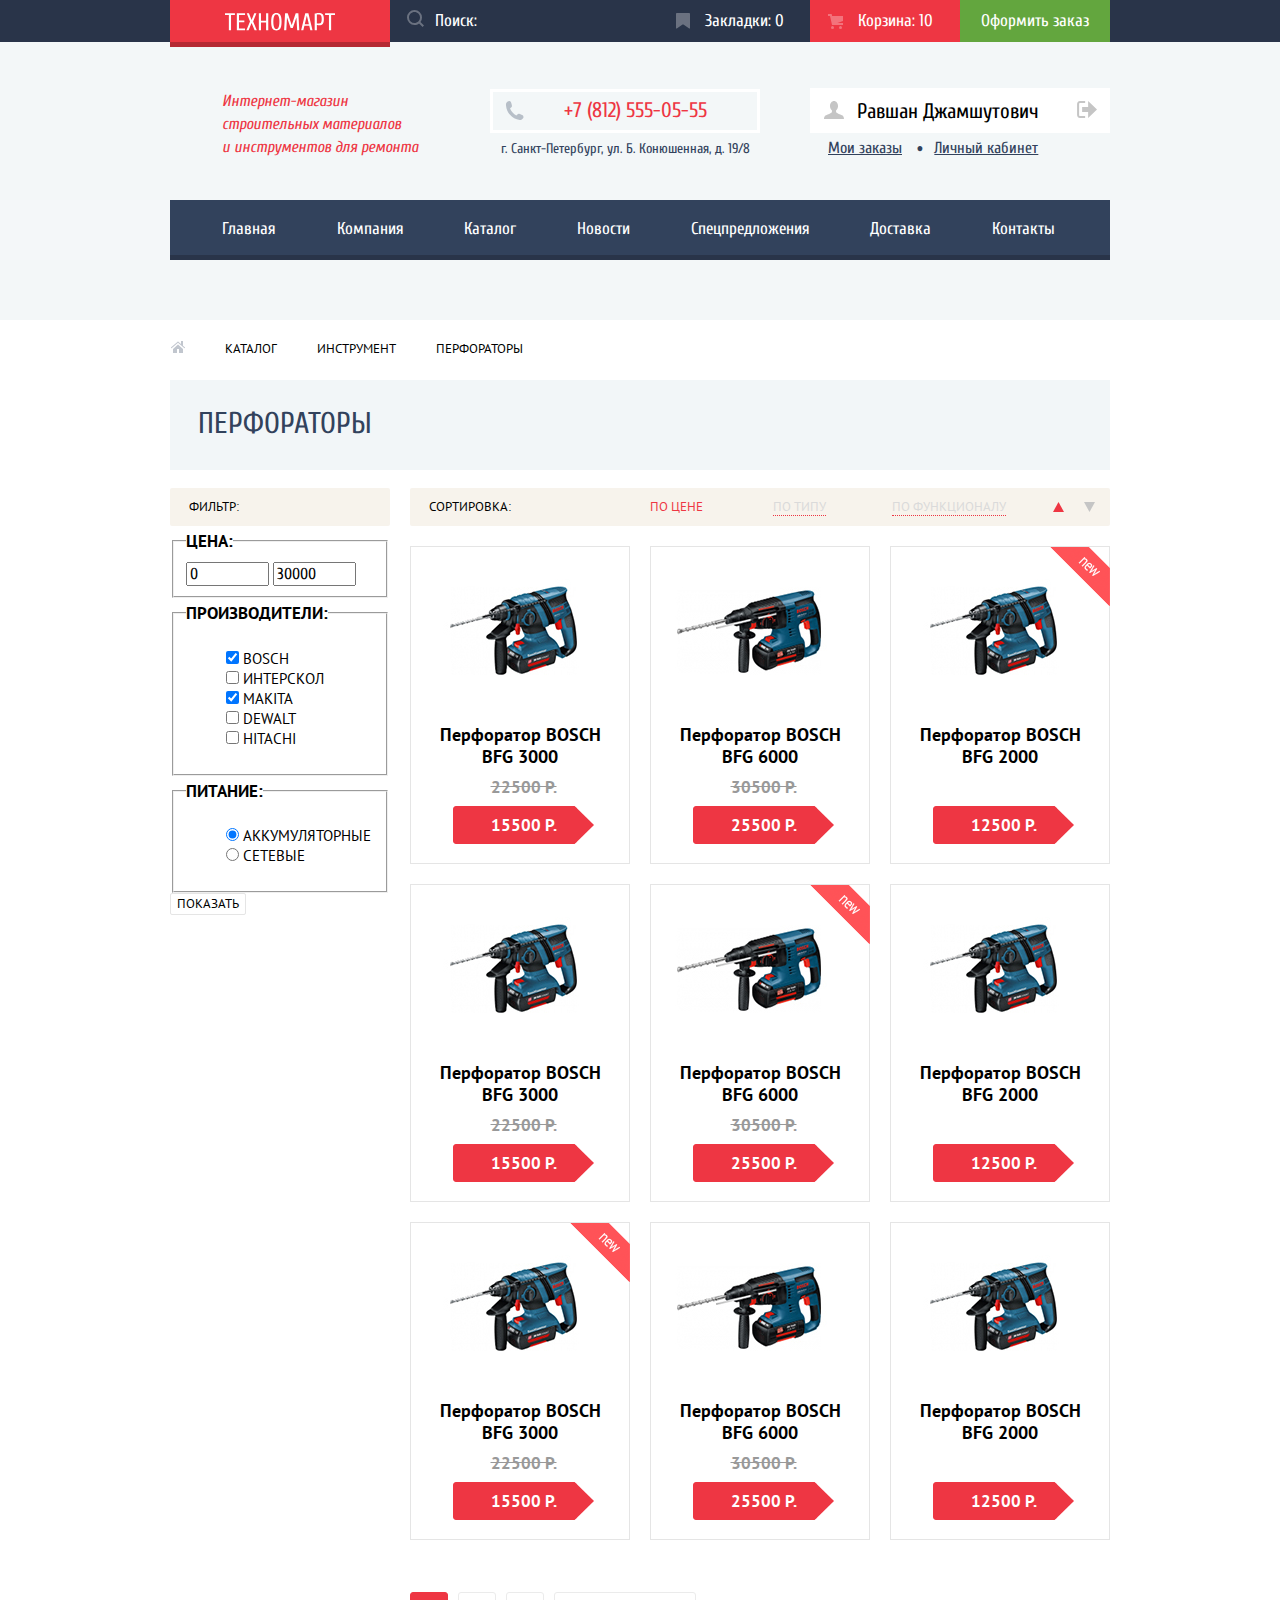
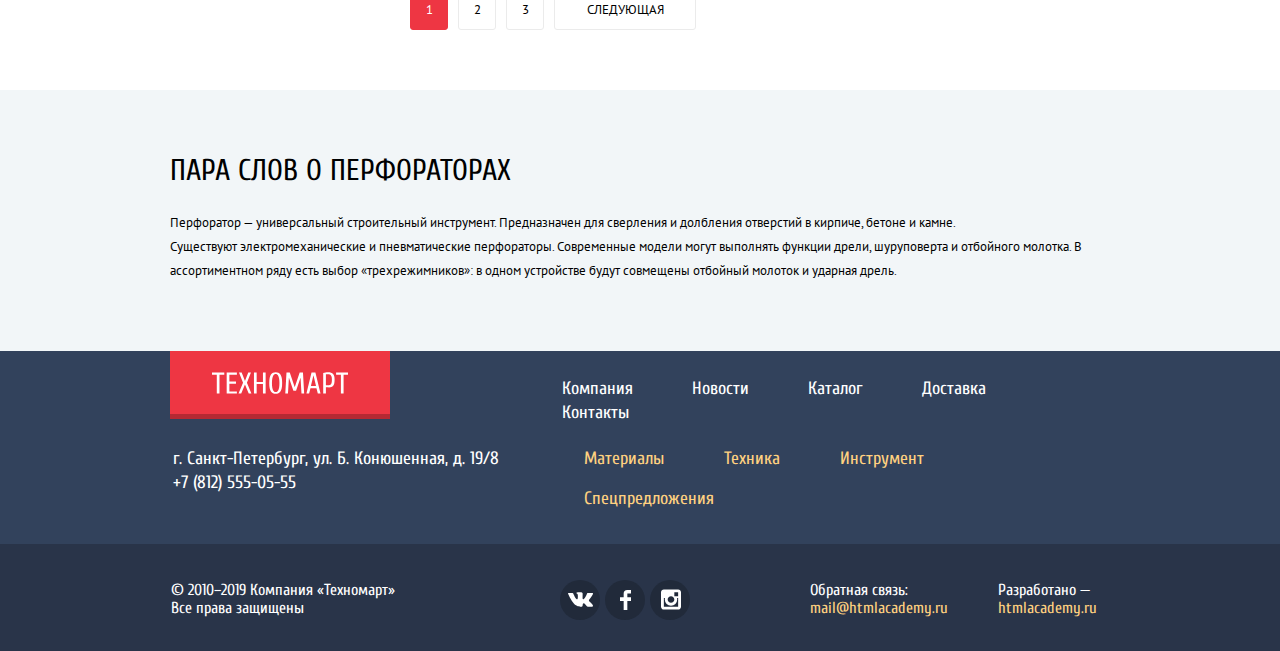
==== catalog.html @ 418d901a "Личный проект: завершаем строить сетку на флексах" ====
<!DOCTYPE html>
<html lang="ru">
<head>
  <meta charset="UTF-8">
  <link href="https://fonts.googleapis.com/css?family=Cuprum:400,400i,700%7CPT+Sans:400,700&display=swap&subset=cyrillic" rel="stylesheet">
  <link rel="stylesheet" href="css/normalize.css"/>
  <link rel="stylesheet" href="css/style.css"/>
  <title>Каталог товаров Техномарт</title>
</head>

<body class="page-body">
  <header class="page-header-catalog">
    <section class="header-top-page-stripe-section">
      <div class="container">
        <a class="main-logo" href="index.html" aria-label="Логотип компании Техномарт">
          <svg class="main-logo-svg" xmlns="http://www.w3.org/2000/svg" xmlns:xlink="http://www.w3.org/1999/xlink" preserveaspectratio="xMidYMid" width="136.5" height="21.59" viewbox="0 0 136.5 21.59">
            <path d="M131.694,2.397 L131.694,21.297 L128.994,21.297 L128.994,2.397 L124.194,2.397 L124.194,0.297 L136.494,0.297 L136.494,2.397 L131.694,2.397 ZM121.299,13.512 C120.829,14.102 120.239,14.522 119.529,14.772 C118.819,15.022 117.974,15.147 116.994,15.147 C116.534,15.147 116.014,15.117 115.434,15.057 C114.854,14.997 114.374,14.927 113.994,14.847 L113.994,21.297 L111.294,21.297 L111.294,0.597 C112.054,0.377 112.819,0.222 113.589,0.132 C114.359,0.042 115.194,-0.003 116.094,-0.003 C117.294,-0.003 118.314,0.122 119.154,0.372 C119.994,0.622 120.674,1.037 121.194,1.617 C121.714,2.197 122.094,2.967 122.334,3.927 C122.574,4.887 122.694,6.077 122.694,7.497 C122.694,8.957 122.579,10.177 122.349,11.157 C122.119,12.137 121.769,12.922 121.299,13.512 ZM119.769,4.797 C119.619,4.077 119.384,3.507 119.064,3.087 C118.744,2.667 118.339,2.372 117.849,2.202 C117.359,2.032 116.774,1.947 116.094,1.947 L113.994,1.947 L113.994,13.047 L116.094,13.047 C116.774,13.047 117.359,12.962 117.849,12.792 C118.339,12.622 118.744,12.327 119.064,11.907 C119.384,11.487 119.619,10.917 119.769,10.197 C119.919,9.477 119.994,8.577 119.994,7.497 C119.994,6.417 119.919,5.517 119.769,4.797 ZM104.544,15.897 L98.544,15.897 L97.194,21.297 L94.494,21.297 L99.594,0.297 L103.494,0.297 L108.594,21.297 L105.894,21.297 L104.544,15.897 ZM101.604,3.297 L101.484,3.297 L98.994,13.797 L104.094,13.797 L101.604,3.297 ZM88.644,5.697 L88.494,5.697 L84.144,18.597 L81.444,18.597 L77.094,5.697 L76.944,5.697 L76.044,21.297 L73.344,21.297 L74.544,0.297 L77.844,0.297 L82.734,14.697 L82.854,14.697 L87.744,0.297 L91.044,0.297 L92.244,21.297 L89.544,21.297 L88.644,5.697 ZM68.484,19.347 C67.924,20.167 67.249,20.747 66.459,21.087 C65.669,21.427 64.764,21.597 63.744,21.597 C62.724,21.597 61.819,21.427 61.029,21.087 C60.239,20.747 59.564,20.167 59.004,19.347 C58.444,18.527 58.019,17.422 57.729,16.032 C57.439,14.642 57.294,12.897 57.294,10.797 C57.294,8.697 57.439,6.952 57.729,5.562 C58.019,4.172 58.444,3.067 59.004,2.247 C59.564,1.427 60.239,0.847 61.029,0.507 C61.819,0.167 62.724,-0.003 63.744,-0.003 C64.764,-0.003 65.669,0.167 66.459,0.507 C67.249,0.847 67.924,1.427 68.484,2.247 C69.044,3.067 69.469,4.172 69.759,5.562 C70.049,6.952 70.194,8.697 70.194,10.797 C70.194,12.897 70.049,14.642 69.759,16.032 C69.469,17.422 69.044,18.527 68.484,19.347 ZM67.179,6.357 C66.969,5.197 66.694,4.277 66.354,3.597 C66.014,2.917 65.614,2.447 65.154,2.187 C64.694,1.927 64.224,1.797 63.744,1.797 C63.264,1.797 62.794,1.927 62.334,2.187 C61.874,2.447 61.474,2.917 61.134,3.597 C60.794,4.277 60.519,5.197 60.309,6.357 C60.099,7.517 59.994,8.997 59.994,10.797 C59.994,12.597 60.099,14.077 60.309,15.237 C60.519,16.397 60.794,17.317 61.134,17.997 C61.474,18.677 61.874,19.147 62.334,19.407 C62.794,19.667 63.264,19.797 63.744,19.797 C64.224,19.797 64.694,19.667 65.154,19.407 C65.614,19.147 66.014,18.677 66.354,17.997 C66.694,17.317 66.969,16.397 67.179,15.237 C67.389,14.077 67.494,12.597 67.494,10.797 C67.494,8.997 67.389,7.517 67.179,6.357 ZM50.994,11.697 L44.694,11.697 L44.694,21.297 L41.994,21.297 L41.994,0.297 L44.694,0.297 L44.694,9.597 L50.994,9.597 L50.994,0.297 L53.694,0.297 L53.694,21.297 L50.994,21.297 L50.994,11.697 ZM36.745,21.297 L32.995,12.297 L29.245,21.297 L26.545,21.297 L31.045,10.497 L26.995,0.297 L29.695,0.297 L32.995,8.697 L36.295,0.297 L38.995,0.297 L34.945,10.497 L39.445,21.297 L36.745,21.297 ZM14.695,0.297 L24.895,0.297 L24.895,2.397 L17.395,2.397 L17.395,9.297 L23.995,9.297 L23.995,11.397 L17.395,11.397 L17.395,19.197 L24.895,19.197 L24.895,21.297 L14.695,21.297 L14.695,0.297 ZM7.495,21.297 L4.795,21.297 L4.795,2.397 L-0.005,2.397 L-0.005,0.297 L12.295,0.297 L12.295,2.397 L7.495,2.397 L7.495,21.297 Z"/>
          </svg>
        </a>

        <form class="search-form" action="https://echo.htmlacademy.ru" method="post">
          <input class="header-search-field" type="text" name="search-field" id="search-field" aria-label="Поиск" value="Поиск:">
          <button class="search-btn" type="submit">
            <svg xmlns="http://www.w3.org/2000/svg" width="17" height="17"  viewbox="0 0 17 17">
              <path d="M17 15.586l-3.542-3.542A7.465 7.465 0 0 0 15 7.5 7.5 7.5 0 1 0 7.5 15c1.71 0 3.282-.579 4.544-1.542L15.586 17 17 15.586zM2 7.5C2 4.467 4.467 2 7.5 2 10.532 2 13 4.467 13 7.5c0 3.032-2.468 5.5-5.5 5.5A5.506 5.506 0 0 1 2 7.5z"/>
            </svg>
          </button>
        </form>

        <a class="header-lnk" href="#">
          <img src="img/icon-bookmark.svg" alt="Количество закладок" width="14" height="16"/>
          <span>Закладки: 0</span>
        </a>

        <a class="header-lnk cart-with-goods" href="#">
          <img src="img/icon-cart.svg" alt="Корзина" width="15" height="15"/>
          <span>Корзина: 10</span>
        </a>

        <a class="header-lnk" href="#">
          <span>Оформить заказ</span>
        </a>
      </div>
    </section>

    <section class="header-middle-section">
      <div class="container">
        <h1 class="h1-header">
          Интернет-магазин
          строительных материалов<br>
          и инструментов для ремонта
        </h1>
        <div class="header-contacts-block">
          <a class="header-contact-phone" href="tel:+78125550555">
            <img src="img/icon-phone.svg" alt="контактный телефон" width="19" height="19"/>
            <span>+7 (812) 555-05-55</span>
          </a>
          <span>г. Санкт-Петербург, ул. Б. Конюшенная, д. 19/8</span>
        </div>

        <div class="header-authorized-person-block">
          <div class="authorized-person-name-block">
            <a class="authorized-person-lnk" href="#">
              <svg xmlns="http://www.w3.org/2000/svg" width="20" height="18" viewbox="0 0 20 18">
                <path d="M17.881 14.166c-2.144-.735-4.256-1.666-5.207-2.39-.657-.501-.77-1.618-.517-2.415 1.118-.903 1.864-2.477 1.864-4.278C14.021 2.276 12.221 0 10 0S5.979 2.276 5.979 5.083c0 1.801.746 3.374 1.863 4.277.253.798.141 1.915-.517 2.416-.95.724-3.063 1.654-5.207 2.39S0 18 0 18h20s.025-3.099-2.119-3.834z"/>
              </svg>

              <span>Равшан Джамшутович</span>
            </a>
            <a class="authorized-person-lnk" href="#">
              <svg xmlns="http://www.w3.org/2000/svg" width="21" height="17" viewbox="0 0 21 17">
                <path d="M21 8.5L12.125 0v6h-6v5h6v6z"/>
                <path d="M3.106 13.952V3.048c.018-.376.171-1.057 1.01-1.057h5.027V0H4.116C1.938 0 1.112 1.81 1.087 3.027v10.946C1.112 15.189 1.938 17 4.116 17h5.027v-1.99H4.116c-.839 0-.992-.683-1.01-1.058z"/>
              </svg>
            </a>
          </div>
          <p class="authorized-person-links-block">
            <a class="authorized-person-link" href="#">Мои заказы</a>
            <a class="authorized-person-link" href="#">Личный кабинет</a>
          </p>
        </div>
      </div>
    </section>

    <nav class="header-navigation-section">
      <ul class="main-page-menu-list">
        <li class="main-page-menu-item">
          <a href="index.html">Главная</a>
        </li>
        <li class="main-page-menu-item">
          <a href="#">Компания</a>
        </li>
        <li class="main-page-menu-item">
          <a>Каталог</a>
        </li>
        <li class="main-page-menu-item">
          <a href="#">Новости</a>
        </li>
        <li class="main-page-menu-item">
          <a href="#">Спецпредложения</a>
        </li>
        <li class="main-page-menu-item">
          <a href="#">Доставка</a>
        </li>
        <li class="main-page-menu-item">
          <a href="#">Контакты</a>
        </li>
      </ul>
    </nav>
  </header>

  <main>
    <section class="catalog-navigation">
      <div class="container">
        <ul class="breadcrumbs-list">
          <li class="breadcrumbs-list-item">
            <a href="index.html">
              <img src="img/icon-home.svg" alt="Главная страница" width="15" height="12">
            </a>
          </li>
          <li class="breadcrumbs-list-item">
            <a>Каталог</a>
          </li>
          <li class="breadcrumbs-list-item">
            <a href="#">Инструмент</a>
          </li>
          <li class="breadcrumbs-list-item">
            <a>Перфораторы</a>
          </li>
        </ul>
        <div class="h2-catalog-background">
          <h2 class="h2-header">Перфораторы</h2>
        </div>
      </div>
    </section>

    <div class="container-catalog container">
      <section class="filter-section">
        <div>
          <h2 class="h2-filter">Фильтр:</h2>
        </div>

        <form action="https://echo.htmlacademy.ru" method="post">
          <fieldset>
            <legend class="filter-legend">Цена:</legend>
            <!-- TODO реализовать фильтр с диапазоном цен -->
            <input type="number" name="filter-min-price" id="min-price" value="0" min="0" max="1000000">
            <input type="number" name="filter-max-price" id="max-price" value="30000" min="0" max="1000000">
          </fieldset>

          <fieldset>
            <legend class="filter-legend">Производители:</legend>
            <ul class="filter-list">
              <li>
                <input type="checkbox" name="filter-brand-bosch" id="brand-bosch" checked>
                <label for="brand-bosch">Bosch</label>
              </li>
              <li>
                <input type="checkbox" name="filter-brand-interskol" id="brand-interskol">
                <label for="brand-interskol">Интерскол</label>
              </li>
              <li>
                <input type="checkbox" name="filter-brand-makita" id="brand-makita" checked>
                <label for="brand-makita">Makita</label>
              </li>
              <li>
                <input type="checkbox" name="filter-brand-dewalt" id="brand-dewalt">
                <label for="brand-dewalt">Dewalt</label>
              </li>
              <li>
                <input type="checkbox" name="filter-brand-hitachi" id="brand-hitachi">
                <label for="brand-hitachi">Hitachi</label>
              </li>
            </ul>
          </fieldset>

          <fieldset>
            <legend class="filter-legend">Питание:</legend>
            <ul class="filter-list">
              <li>
                <input type="radio" name="filter-power-radiogroup" value="filter-power-acc" id="filter-power-acc" checked>
                <label for="filter-power-acc">Аккумуляторные</label>
              </li>
              <li>
                <input type="radio" name="filter-power-radiogroup" value="filter-power-mains" id="filter-power-mains">
                <label for="filter-power-mains">Сетевые</label>
              </li>
            </ul>
          </fieldset>

          <button class="filter-btn" type="submit">Показать</button>
        </form>
      </section>

      <div class="catalog-block">
        <section class="filter-sort-section">
          <h2 class="h2-filter">Сортировка:</h2>

          <ul class="filter-sort-list">
            <li class="filter-sort-item filter-sort-item-current">
              <a>По цене</a>
            </li>
            <li class="filter-sort-item">
              <a href="#">По типу</a>
            </li>
            <li class="filter-sort-item">
              <a href="#">По функционалу</a>
            </li>
          </ul>
          <a class="filter-sort-btn-dir active-sort" href="#">
            <svg xmlns="http://www.w3.org/2000/svg" width="11" height="10" viewbox="0 0 11 10">
              <path d="M5.5 0L0 10h11z"/>
            </svg>
          </a>
          <a class="filter-sort-btn-dir" href="#">
            <svg xmlns="http://www.w3.org/2000/svg" width="11" height="10" viewbox="0 0 11 10">
              <path d="M5.5 10L0 0h11"/>
            </svg>
          </a>
        </section>

        <section class="catalog-section">
          <ul class="catalog-items-list">

            <li class="catalog-item">
              <h3>
                <a href="#">
                  Перфоратор BOSCH
                  BFG 3000
                </a>
              </h3>
              <a href="#">
                <img src="img/catalog-item1_1.jpg" alt="изображение товара" width="218" height="170">
              </a>
              <p>
                <span class="old-price">22500 Р.</span>
                <span class="current-price">15500 Р.</span>
              </p>

              <div class="on-hover-item-action-block">
                <a class="on-hover-item-lnk on-hover-buy-btn" href="#">
                  <img src="img/icon-cart.svg" alt="корзина" width="15" height="15">
                  <span class="on-hover-item-text-buy">Купить</span>
                </a>
                <a class="on-hover-item-lnk on-hover-bookmark-btn" href="#">
                  <span class="on-hover-item-text-bookmark">В закладки</span>
                </a>
              </div>
            </li>

            <li class="catalog-item">
              <h3>
                <a href="#">
                  Перфоратор BOSCH
                  BFG 6000
                </a>
              </h3>
              <a href="#">
                <img src="img/catalog-item1_2.jpg" alt="изображение товара" width="218" height="170">
              </a>
              <p>
                <span class="old-price">30500 Р.</span>
                <span class="current-price">25500 Р.</span>
              </p>

              <div class="on-hover-item-action-block">
                <a class="on-hover-item-lnk on-hover-buy-btn" href="#">
                  <img src="img/icon-cart.svg" alt="корзина" width="15" height="15">
                  <span class="on-hover-item-text-buy">Купить</span>
                </a>
                <a class="on-hover-item-lnk on-hover-bookmark-btn" href="#">
                  <span class="on-hover-item-text-bookmark">В закладки</span>
                </a>
              </div>
            </li>

            <li class="catalog-item">
              <div class="label-new-item">новый товар</div>
              <h3>
                <a href="#">
                  Перфоратор BOSCH
                  BFG 2000
                </a>
              </h3>
              <a href="#">
                <img src="img/catalog-item1_3.jpg" alt="изображение товара" width="218" height="170">
              </a>
              <p>
                <span class="current-price">12500 Р.</span>
              </p>

              <div class="on-hover-item-action-block">
                <a class="on-hover-item-lnk on-hover-buy-btn" href="#">
                  <img src="img/icon-cart.svg" alt="корзина" width="15" height="15">
                  <span class="on-hover-item-text-buy">Купить</span>
                </a>
                <a class="on-hover-item-lnk on-hover-bookmark-btn" href="#">
                  <span class="on-hover-item-text-bookmark">В закладки</span>
                </a>
              </div>
            </li>

            <li class="catalog-item">
              <h3>
                <a href="#">
                  Перфоратор BOSCH
                  BFG 3000
                </a>
              </h3>
              <a href="#">
                <img src="img/catalog-item1_1.jpg" alt="изображение товара" width="218" height="170">
              </a>
              <p>
                <span class="old-price">22500 Р.</span>
                <span class="current-price">15500 Р.</span>
              </p>

              <div class="on-hover-item-action-block">
                <a class="on-hover-item-lnk on-hover-buy-btn" href="#">
                  <img src="img/icon-cart.svg" alt="корзина" width="15" height="15">
                  <span class="on-hover-item-text-buy">Купить</span>
                </a>
                <a class="on-hover-item-lnk on-hover-bookmark-btn" href="#">
                  <span class="on-hover-item-text-bookmark">В закладки</span>
                </a>
              </div>
            </li>

            <li class="catalog-item">
              <div class="label-new-item">новый товар</div>
              <h3>
                <a href="#">
                  Перфоратор BOSCH
                  BFG 6000
                </a>
              </h3>
              <a href="#">
                <img src="img/catalog-item1_2.jpg" alt="изображение товара" width="218" height="170">
              </a>
              <p>
                <span class="old-price">30500 Р.</span>
                <span class="current-price">25500 Р.</span>
              </p>

              <div class="on-hover-item-action-block">
                <a class="on-hover-item-lnk on-hover-buy-btn" href="#">
                  <img src="img/icon-cart.svg" alt="корзина" width="15" height="15">
                  <span class="on-hover-item-text-buy">Купить</span>
                </a>
                <a class="on-hover-item-lnk on-hover-bookmark-btn" href="#">
                  <span class="on-hover-item-text-bookmark">В закладки</span>
                </a>
              </div>
            </li>

            <li class="catalog-item">
              <h3>
                <a href="#">
                  Перфоратор BOSCH
                  BFG 2000
                </a>
              </h3>
              <a href="#">
                <img src="img/catalog-item1_3.jpg" alt="изображение товара" width="218" height="170">
              </a>
              <p>
                <span class="current-price">12500 Р.</span>
              </p>

              <div class="on-hover-item-action-block">
                <a class="on-hover-item-lnk on-hover-buy-btn" href="#">
                  <img src="img/icon-cart.svg" alt="корзина" width="15" height="15">
                  <span class="on-hover-item-text-buy">Купить</span>
                </a>
                <a class="on-hover-item-lnk on-hover-bookmark-btn" href="#">
                  <span class="on-hover-item-text-bookmark">В закладки</span>
                </a>
              </div>
            </li>

            <li class="catalog-item">
              <div class="label-new-item">новый товар</div>
              <h3>
                <a href="#">
                  Перфоратор BOSCH
                  BFG 3000
                </a>
              </h3>
              <a href="#">
                <img src="img/catalog-item1_1.jpg" alt="изображение товара" width="218" height="170">
              </a>
              <p>
                <span class="old-price">22500 Р.</span>
                <span class="current-price">15500 Р.</span>
              </p>

              <div class="on-hover-item-action-block">
                <a class="on-hover-item-lnk on-hover-buy-btn" href="#">
                  <img src="img/icon-cart.svg" alt="корзина" width="15" height="15">
                  <span class="on-hover-item-text-buy">Купить</span>
                </a>
                <a class="on-hover-item-lnk on-hover-bookmark-btn" href="#">
                  <span class="on-hover-item-text-bookmark">В закладки</span>
                </a>
              </div>
            </li>

            <li class="catalog-item">
              <h3>
                <a href="#">
                  Перфоратор BOSCH
                  BFG 6000
                </a>
              </h3>
              <a href="#">
                <img src="img/catalog-item1_2.jpg" alt="изображение товара" width="218" height="170">
              </a>
              <p>
                <span class="old-price">30500 Р.</span>
                <span class="current-price">25500 Р.</span>
              </p>

              <div class="on-hover-item-action-block">
                <a class="on-hover-item-lnk on-hover-buy-btn" href="#">
                  <img src="img/icon-cart.svg" alt="корзина" width="15" height="15">
                  <span class="on-hover-item-text-buy">Купить</span>
                </a>
                <a class="on-hover-item-lnk on-hover-bookmark-btn" href="#">
                  <span class="on-hover-item-text-bookmark">В закладки</span>
                </a>
              </div>
            </li>

            <li class="catalog-item">
              <h3>
                <a href="#">
                  Перфоратор BOSCH
                  BFG 2000
                </a>
              </h3>
              <a href="#">
                <img src="img/catalog-item1_3.jpg" alt="изображение товара" width="218" height="170">
              </a>
              <p>
                <span class="current-price">12500 Р.</span>
              </p>

              <div class="on-hover-item-action-block">
                <a class="on-hover-item-lnk on-hover-buy-btn" href="#">
                  <img src="img/icon-cart.svg" alt="корзина" width="15" height="15">
                  <span class="on-hover-item-text-buy">Купить</span>
                </a>
                <a class="on-hover-item-lnk on-hover-bookmark-btn" href="#">
                  <span class="on-hover-item-text-bookmark">В закладки</span>
                </a>
              </div>
            </li>
          </ul>

          <div class="catalog-paginator-block">
            <ul class="catalog-paginator-list">
              <li class="catalog-paginator-item catalog-paginator-item-current">
                <a>1</a>
              </li>
              <li class="catalog-paginator-item">
                <a href="#">2</a>
              </li>
              <li class="catalog-paginator-item">
                <a href="#">3</a>
              </li>
              <li class="catalog-paginator-item catalog-paginator-next-lnk">
                <a href="#">Следующая</a>
              </li>
            </ul>
          </div>
        </section>
      </div>
    </div>

    <section class="catalog-description-section h2-catalog-background">
      <div class="container">
        <h2>Пара слов о перфораторах</h2>
        <p>
          Перфоратор — универсальный строительный инструмент. Предназначен для сверления и долбления отверстий в кирпиче, бетоне и камне.
          <br>Существуют электромеханические и пневматические перфораторы. Современные модели могут выполнять функции дрели, шуруповерта и отбойного молотка. В ассортиментном ряду есть выбор «трехрежимников»: в одном устройстве будут совмещены отбойный молоток и ударная дрель.
        </p>
      </div>
    </section>
  </main>

  <footer>
      <section class="footer-top-section">
        <div class="container">
          <a class="main-logo footer-logo" href="index.html" aria-label="Логотип компании Техномарт">
            <svg class="main-logo-svg" xmlns="http://www.w3.org/2000/svg" xmlns:xlink="http://www.w3.org/1999/xlink" preserveaspectratio="xMidYMid" width="136.5" height="21.59" viewbox="0 0 136.5 21.59">
              <path d="M131.694,2.397 L131.694,21.297 L128.994,21.297 L128.994,2.397 L124.194,2.397 L124.194,0.297 L136.494,0.297 L136.494,2.397 L131.694,2.397 ZM121.299,13.512 C120.829,14.102 120.239,14.522 119.529,14.772 C118.819,15.022 117.974,15.147 116.994,15.147 C116.534,15.147 116.014,15.117 115.434,15.057 C114.854,14.997 114.374,14.927 113.994,14.847 L113.994,21.297 L111.294,21.297 L111.294,0.597 C112.054,0.377 112.819,0.222 113.589,0.132 C114.359,0.042 115.194,-0.003 116.094,-0.003 C117.294,-0.003 118.314,0.122 119.154,0.372 C119.994,0.622 120.674,1.037 121.194,1.617 C121.714,2.197 122.094,2.967 122.334,3.927 C122.574,4.887 122.694,6.077 122.694,7.497 C122.694,8.957 122.579,10.177 122.349,11.157 C122.119,12.137 121.769,12.922 121.299,13.512 ZM119.769,4.797 C119.619,4.077 119.384,3.507 119.064,3.087 C118.744,2.667 118.339,2.372 117.849,2.202 C117.359,2.032 116.774,1.947 116.094,1.947 L113.994,1.947 L113.994,13.047 L116.094,13.047 C116.774,13.047 117.359,12.962 117.849,12.792 C118.339,12.622 118.744,12.327 119.064,11.907 C119.384,11.487 119.619,10.917 119.769,10.197 C119.919,9.477 119.994,8.577 119.994,7.497 C119.994,6.417 119.919,5.517 119.769,4.797 ZM104.544,15.897 L98.544,15.897 L97.194,21.297 L94.494,21.297 L99.594,0.297 L103.494,0.297 L108.594,21.297 L105.894,21.297 L104.544,15.897 ZM101.604,3.297 L101.484,3.297 L98.994,13.797 L104.094,13.797 L101.604,3.297 ZM88.644,5.697 L88.494,5.697 L84.144,18.597 L81.444,18.597 L77.094,5.697 L76.944,5.697 L76.044,21.297 L73.344,21.297 L74.544,0.297 L77.844,0.297 L82.734,14.697 L82.854,14.697 L87.744,0.297 L91.044,0.297 L92.244,21.297 L89.544,21.297 L88.644,5.697 ZM68.484,19.347 C67.924,20.167 67.249,20.747 66.459,21.087 C65.669,21.427 64.764,21.597 63.744,21.597 C62.724,21.597 61.819,21.427 61.029,21.087 C60.239,20.747 59.564,20.167 59.004,19.347 C58.444,18.527 58.019,17.422 57.729,16.032 C57.439,14.642 57.294,12.897 57.294,10.797 C57.294,8.697 57.439,6.952 57.729,5.562 C58.019,4.172 58.444,3.067 59.004,2.247 C59.564,1.427 60.239,0.847 61.029,0.507 C61.819,0.167 62.724,-0.003 63.744,-0.003 C64.764,-0.003 65.669,0.167 66.459,0.507 C67.249,0.847 67.924,1.427 68.484,2.247 C69.044,3.067 69.469,4.172 69.759,5.562 C70.049,6.952 70.194,8.697 70.194,10.797 C70.194,12.897 70.049,14.642 69.759,16.032 C69.469,17.422 69.044,18.527 68.484,19.347 ZM67.179,6.357 C66.969,5.197 66.694,4.277 66.354,3.597 C66.014,2.917 65.614,2.447 65.154,2.187 C64.694,1.927 64.224,1.797 63.744,1.797 C63.264,1.797 62.794,1.927 62.334,2.187 C61.874,2.447 61.474,2.917 61.134,3.597 C60.794,4.277 60.519,5.197 60.309,6.357 C60.099,7.517 59.994,8.997 59.994,10.797 C59.994,12.597 60.099,14.077 60.309,15.237 C60.519,16.397 60.794,17.317 61.134,17.997 C61.474,18.677 61.874,19.147 62.334,19.407 C62.794,19.667 63.264,19.797 63.744,19.797 C64.224,19.797 64.694,19.667 65.154,19.407 C65.614,19.147 66.014,18.677 66.354,17.997 C66.694,17.317 66.969,16.397 67.179,15.237 C67.389,14.077 67.494,12.597 67.494,10.797 C67.494,8.997 67.389,7.517 67.179,6.357 ZM50.994,11.697 L44.694,11.697 L44.694,21.297 L41.994,21.297 L41.994,0.297 L44.694,0.297 L44.694,9.597 L50.994,9.597 L50.994,0.297 L53.694,0.297 L53.694,21.297 L50.994,21.297 L50.994,11.697 ZM36.745,21.297 L32.995,12.297 L29.245,21.297 L26.545,21.297 L31.045,10.497 L26.995,0.297 L29.695,0.297 L32.995,8.697 L36.295,0.297 L38.995,0.297 L34.945,10.497 L39.445,21.297 L36.745,21.297 ZM14.695,0.297 L24.895,0.297 L24.895,2.397 L17.395,2.397 L17.395,9.297 L23.995,9.297 L23.995,11.397 L17.395,11.397 L17.395,19.197 L24.895,19.197 L24.895,21.297 L14.695,21.297 L14.695,0.297 ZM7.495,21.297 L4.795,21.297 L4.795,2.397 L-0.005,2.397 L-0.005,0.297 L12.295,0.297 L12.295,2.397 L7.495,2.397 L7.495,21.297 Z"/>
            </svg>
          </a>

          <ul class="footer-menu-qlinks-list">
            <li class="footer-menu-qlinks-item">
              <a href="index.html">Компания</a>
            </li>
            <li class="footer-menu-qlinks-item">
              <a href="#">Новости</a>
            </li>
            <li class="footer-menu-qlinks-item">
              <a href="#">Каталог</a>
            </li>
            <li class="footer-menu-qlinks-item">
              <a href="#">Доставка</a>
            </li>
            <li class="footer-menu-qlinks-item">
              <a href="#">Контакты</a>
            </li>
          </ul>
        </div>
      </section>

      <section class="footer-middle-section">
        <div class="container">
          <p class="footer-middle-contacts">
            г. Санкт-Петербург, ул. Б. Конюшенная, д. 19/8<br>
            +7 (812) 555-05-55
          </p>
          <ul class="footer-catalog-qlinks-list">
            <li class="footer-catalog-qlinks-item">
              <a href="#">Материалы</a>
            </li>
            <li class="footer-catalog-qlinks-item">
              <a href="#">Техника</a>
            </li>
            <li class="footer-catalog-qlinks-item">
              <a href="#">Инструмент</a>
            </li>
            <li class="footer-catalog-qlinks-item">
              <a href="#">Спецпредложения</a>
            </li>
          </ul>
        </div>
      </section>

      <section class="footer-bottom-section">
        <div class="container">
          <p class="footer-copyright">
            © 2010–2019 Компания «Техномарт»<br>
            Все права защищены
          </p>
          <ul class="footer-social-links-list">
            <li class="footer-social-link-item">
              <a href="#">
                <img src="img/icon-vk.svg" width="26" height="15" alt="В контакте">
              </a>
            </li>
            <li class="footer-social-link-item">
              <a href="#">
                <img src="img/icon-fb.svg" width="12" height="22" alt="Facebook">
              </a>
            </li>
            <li class="footer-social-link-item">
              <a href="#">
                <img src="img/icon-insta.svg" width="21" height="21" alt="Instagram">
              </a>
            </li>
          </ul>

          <p class="footer-feedback">
            Обратная связь:<br>
            <a href="mailto:mail@htmlacademy.ru">mail@htmlacademy.ru</a>
          </p>
          <p class="footer-email">
            Разработано —<br>
            <a href="https://htmlacademy.ru/intensive/htmlcss">htmlacademy.ru</a>
          </p>
        </div>
      </section>
    </footer>

  <section class="popup-added-to-shopping-cart visually-hidden">
    <button type="button" aria-label="закрыть форму"></button>
    <p>
      <img src="img/cart-added.png" alt="Товар в корзине" width="66" height="66">
      Товар добавлен в корзину!
    </p>
    <div class="popup-btns">
      <a class="popup-lnk popup-lnk-finish" href="#">
        <span class="popup-lnk-text">Оформить заказ</span>
      </a>
      <a class="popup-lnk popup-lnk-continue" href="#">
        <span class="popup-lnk-text">Продолжить покупки</span>
      </a>
    </div>
  </section>
</body>
</html>
---- css/style.css ----
/* GENERAL STYLES */
html {
  box-sizing: border-box;
  min-width: 940px;

  font-family: "Cuprum", sans-serif;
  color: #000000;
}

*,
*::before,
*::after {
  box-sizing: inherit;
}

body {
  margin: 0;
  padding: 0;

  background-color: #ffffff;
}

img {
  max-width: 100%;
}

a {
  text-decoration: none;
}

.visually-hidden {
  position: absolute;

  width: 1px;
  height: 1px;
  padding: 0;
  overflow: hidden;

  border: 0;

  clip: rect(1px, 1px, 1px, 1px);
}





/* SPECIFIC STYLES */

.header-top-page-stripe-section {
  font-size: 17px;
  line-height: 18px;
  color: #ffffff;

  background-color: #293449;
}

.header-top-page-stripe-section a {
  color: inherit;
}

.header-top-page-stripe-section .main-logo,
.footer-top-section .main-logo {
  display: grid;
  width: 220px;
  height: 47px;

  background-color: #ee3643;
  box-shadow: inset 0 -5px 0 0 #b52933;

  fill: #ffffff;
}

.footer-top-section .footer-logo {
  width: 220px;
  height: 68px;
}

.main-logo-svg {
  width: 50%;
  height: 50%;
  margin: auto;
  margin-top: 10px;
}

.header-top-page-stripe-section .main-logo:hover,
.footer-top-section .main-logo:hover {
  background-color: #ca2c37;
  box-shadow: inset 0 -5px 0 0 #9a212a;
}

.header-top-page-stripe-section .main-logo:active,
.footer-top-section .main-logo:active {
  background-color: #ba2732;
  box-shadow: inset 0 -5px 0 0 #8e1e26;
}

.header-lnk img {
  vertical-align: middle;

  opacity: 0.3;
}

.header-lnk:hover img,
.header-lnk:focus img {
  opacity: 1;
}

.header-lnk:active img {
  opacity: 0.5;
}

.header-lnk.cart-with-goods {
  background-color: #ee3643;
}

.h1-header {
  font-style: italic;
  font-weight: 400;
  font-size: 16px;
  line-height: 23px;
  color: #ee3643;
}

.h2-header {
  font-size: 30px;
  line-height: 30px;
  color: #32425c;
}

.h2-catalog-background {
  background-color: #f2f6f8;
}

.header-middle-section {
  background-color: #f3f7f8;
}

.header-navigation-section {
  font-size: 17px;
  line-height: 17px;
  color: #ffffff;

  background-color: #f4f7f9;
}

.main-page-menu-list {
  margin: 0;
  padding: 0;

  list-style: none;
}

.header-search-field {
  color: #ffffff;

  background-color: transparent;
  border: none;
}

.header-search-field:focus {
  color: #000000;

  background-color: #ffffff;
}

.header-search-field:focus ~ .search-btn {
  background-color: #ffffff;
}

.search-btn svg {
  opacity: 0.3;

  fill: #ffffff;
}

.header-search-field:focus ~ .search-btn svg {
  opacity: 1;

  fill: #ee3643;
}

.search-btn {
  background: none;
  border: none;
}

.search-form:hover,
.search-form:active {
  background-color: #212a3a;
}

.search-form:hover svg {
  opacity: 1;
}

.header-lnk:hover:not(:last-child),
.header-lnk:focus:not(:last-child) {
  background-color: #212a3a;
}

.header-lnk.cart-with-goods:hover,
.header-lnk.cart-with-goods:focus {
  background-color: #ca2c37;
}

.main-page-menu-item:hover,
.main-page-menu-item:focus {
  background-color: #293449;
}

.main-page-menu-item:active {
  background-color: #1d2739;
}

.main-page-menu-item:active a {
  opacity: 0.5;
}

.header-lnk:active:not(:last-child),
.header-lnk:active:not(:last-child) {
  background-color: #161d29;
}

.header-lnk.cart-with-goods:active {
  background-color: #ee3643;
}

.header-lnk:last-child {
  background-color: #63a63e;
}

.header-lnk:last-child:hover,
.header-lnk:last-child:focus {
  background-color: #5fbb2d;
}

.header-lnk:last-child:active {
  background-color: #518534;
}

.header-lnk:active:not(:last-child) span {
  opacity: 0.6;
}

.header-lnk:active:last-child span {
  opacity: 0.5;
}

.main-page-menu-item a {
  color: #ffffff;
}

.header-contacts-block span {
  font-size: 14px;
  line-height: 24px;
  color: #32425c;
}

.header-contact-phone span {
  font-size: 21px;
  line-height: 21px;
  color: #ee3643;
}

.login-links svg {
  fill: #c5c5c5;
}

.login-links:hover svg,
.login-links:focus svg {
  fill: #32425c;
}

.login-links {
  font-size: 21px;
  line-height: 21px;
  color: #000000;

  background-color: #ffffff;
}

.login-links:hover,
.login-links:focus {
  color: #ee3643;

  fill: #32425c;
}

.login-links:active span {
  opacity: 0.3;
}

.login-links:active svg {
  fill: #c5c5c5;
}

.main-page-about-section h2,
.main-page-contacts-section h2,
.main-page-popular-goods-section h2,
.main-page-popular-brands-section h2,
.main-page-service-section h2,
.catalog-description-section h2 {
  font-size: 30px;
  line-height: 30px;
}

.main-page-about-section h2,
.main-page-contacts-section h2 {
  font-weight: 400;
  text-transform: uppercase;
}


.main-page-service-section {
  background-color: #f4f7f9;
}

.main-page-service-section p
.catalog-description-section p,
.main-page-service-header p,
.main-page-service-slide p,
.catalog-description-section p {
  font-weight: 400;
  font-size: 13px;
  line-height: 24px;
  font-family: "PT Sans", sans-serif;
}

.main-page-service-list {
  list-style: none;
}

.main-page-service-list-item a {
  font-weight: 700;
  font-size: 21px;
  line-height: 30px;
  color: #ffffff;
}

.main-page-service-list-item {
  background-color: #32425c;
}

.main-page-service-list-item:not(:first-child) {
  box-shadow: inset 0 1px 0 0 #293449,
  inset 0 2px 0 0 #405069;
}

.main-page-service-list-item:hover {
  background-color: #ffffff;
  box-shadow: none;
}

.main-page-service-list-item:hover a {
  color: #32425c;
}

.main-page-popular-goods-section h2,
.main-page-popular-brands-section h2 {
  color: #32425c;
  text-transform: uppercase;
}

.main-page-service-section h2,
.catalog-description-section h2 {
  font-weight: 400;
  text-transform: uppercase;
}

.main-page-service-section h3 {
  font-size: 36px;
  line-height: 36px;
  color: #32425c;
  text-transform: uppercase;
}

.main-page-popular-brands-section div,
.main-page-popular-goods-section > div {
  background-color: #f9f5f0;
}

.main-page-popular-goods-section ul,
.main-page-popular-brands-section ul {
  list-style: none;
}

.main-page-about-section p,
.main-page-contacts-section p {
  font-style: normal;
  font-weight: 400;
  font-size: 13px;
  line-height: 24px;
  font-family: "PT Sans", sans-serif;
}

.main-page-about-section ul {
  list-style: none;
  font-size: 18px;
  line-height: 20px;
}

.main-page-body-btn {
  display: inline-flex;
  width: auto;
  height: 38px;

  font-size: 14px;
  line-height: 18px;
  color: #ffffff;
  text-transform: uppercase;

  background-color: #ee3643;
  border-radius: 2px;
}

.main-page-body-btn:hover,
.main-page-body-btn:focus {
  background-color: #ca2c37;
}

.main-page-body-btn:active {
  background-color: #ba2732;
}

.footer-top-section,
.footer-middle-section {
  background-color: #32425c;
}

.footer-bottom-section {
  background-color: #293449;
}

.footer-menu-qlinks-list,
.footer-catalog-qlinks-list,
.footer-social-links-list {
  padding: 0;
  /* margin: 0; */

  list-style: none;
  font-size: 18px;
  line-height: 24px;
}

.footer-menu-qlinks-list a {
  color: #ffffff;
}

.footer-catalog-qlinks-list a {
  padding: 0;
  /* padding: 0 5px; */
  /* padding-left: 55px; */

  color: #ffd180;
}

.footer-catalog-qlinks-item {
  padding-right: 60px;
}

.footer-catalog-qlinks-item:first-child {
  padding-left: 0;
}

.footer-catalog-qlinks-item:last-child {
  padding-right: 0;
}

.footer-catalog-qlinks-list a:hover,
.footer-catalog-qlinks-list a:focus,
.footer-menu-qlinks-list a:hover,
.footer-menu-qlinks-list a:focus {
  text-decoration: underline;
}

.footer-catalog-qlinks-list a:active,
.footer-menu-qlinks-list a:active {
  text-decoration: none;

  opacity: 0.5;
}

.footer-middle-section p {
  font-size: 18px;
  line-height: 24px;
  color: #ffffff;
}

.footer-bottom-section {
  font-size: 16px;
  line-height: 18px;
  color: #ffffff;
}

.footer-bottom-section a {
  color: #ffd180;
  text-decoration: none;
}

.footer-social-link-item a {
  display: inline-flex;
  width: 40px;
  height: 40px;

  background-color: #212a3a;
  border-radius: 50%;
}

.footer-social-link-item a:hover,
.footer-social-link-item a:active {
  background-color: #ee3643;
}

.footer-social-link-item img {
  margin: auto;
}

.footer-bottom-right-column a:hover,
.footer-bottom-right-column a:focus {
  text-decoration: underline;
}

.footer-bottom-right-column a:active {
  color: #ee3643;
  text-decoration: none;
}

.authorized-person-name-block {
  background-color: #ffffff;
}

.authorized-person-lnk {
  font-size: 21px;
  line-height: 21px;
  color: #000000;

  fill: #c5c5c5;
}

.authorized-person-lnk:hover,
.authorized-person-lnk:focus {
  fill: #32425c;
}

.authorized-person-lnk:active {
  fill: #c5c5c5;
}

.authorized-person-links-block a {
  font-size: 16px;
  line-height: 18px;
  color: #32425c;
  text-decoration: underline;
}

.authorized-person-links-block a:hover,
.authorized-person-links-block a:focus {
  color: #ee3643;
}

.authorized-person-links-block a:active {
  color: #32425c;

  opacity: 0.3;
}

.breadcrumbs-list {
  list-style: none;
  font-size: 13px;
  line-height: 18px;
  font-family: "PT Sans", sans-serif;
  text-transform: uppercase;
}
.breadcrumbs-list  a {
  color: #000000;
}

.filter-legend {
  font-style: normal;
  font-weight: 700;
  font-size: 17px;
  line-height: 30px;
  font-family: "PT Sans", sans-serif;
  color: #000000;
  text-transform: uppercase;
}

.filter-list {
  list-style: none;
  font-style: normal;
  font-weight: 400;
  font-size: 15px;
  line-height: 20px;
  font-family: "PT Sans", sans-serif;
  color: #000000;
  text-transform: uppercase;
}

.filter-btn {
  font-style: normal;
  font-weight: 400;
  font-size: 13px;
  line-height: 18px;
  font-family: "PT Sans", sans-serif;
  text-transform: uppercase;

  background: transparent;
  border: 1px solid #e5e5e5;
  border-radius: 2px;
}

.catalog-items-list,
.catalog-items-list li {
  margin: 0;
  padding: 0;

  list-style: none;
}

.catalog-item a {
  margin-bottom: 2px;

  font-style: normal;
  font-weight: 700;
  font-size: 18px;
  line-height: 20px;
  font-family: "PT Sans", sans-serif;
  color: #000000;
}

.catalog-item,
.main-page-popular-brands-item {
  border: 1px solid #e5e5e5;
}

.catalog-item:hover,
.main-page-popular-brands-item:hover {
  box-shadow: 0 6px 30px -15px #000000;
}

.main-page-popular-brands-item:active {
  box-shadow: 0 3px 15px -8px #000000;
}

.old-price {
  font-style: normal;
  font-weight: 700;
  font-size: 17px;
  line-height: 18px;
  font-family: "PT Sans", sans-serif;
  color: #999999;
  text-decoration: line-through;
}

.catalog-item .current-price {
  position: relative;

  display: inline-block;
  width: 141px;
  height: 38px;
  margin-top: 10px;
  margin-bottom: 10px;
  padding-top: 10px;

  font-style: normal;
  font-weight: 700;
  font-size: 17px;
  line-height: 18px;
  font-family: "PT Sans", sans-serif;
  vertical-align: bottom;
  color: #ffffff;

  background-image: url(../img/red-button.svg);
  background-repeat: no-repeat;
  background-position: 0 0;
}

/* подмена фона на случай, если не загрузится red-button.svg */
.catalog-item .current-price::before {
  content: "";
  position: absolute;
  top: 1px;
  left: 14px;
  z-index: -1;

  width: 110px;
  height: 36px;

  background-color: #ee3643;
  border-radius: 3px;
}

.on-hover-item-action-block {
  display: none;
}

.catalog-item:hover .on-hover-item-action-block {
  display: flex;
}

.catalog-item:hover img:not([alt="корзина"]) {
  opacity: 0;
}

.on-hover-item-lnk span {
  font-style: normal;
  font-weight: 400;
  font-size: 14px;
  line-height: 18px;
  font-family: "PT Sans", sans-serif;
  text-transform: uppercase;
}

.on-hover-item-text-buy {
  color: #ffffff;
}

.on-hover-item-text-bookmark {
  color: #32425c;
}

.on-hover-buy-btn {
  background-color: #63a63e;
  border-radius: 2px;
  box-shadow: 0 3px 0 0 #367315;
}

.on-hover-buy-btn img {
  opacity: 0.3;
}

.on-hover-buy-btn:hover img,
.on-hover-buy-btn:focus img {
  opacity: 1;
}

.on-hover-buy-btn:active img {
  opacity: 1;
}

.on-hover-buy-btn:hover,
.on-hover-buy-btn:focus {
  background-color: #5fbb2d;
}

.on-hover-buy-btn:active {
  background-color: #518534;
  box-shadow: 0 3px 0 0 #518534;
}

.on-hover-bookmark-btn {
  background-color: #ffffff;
  border: 3px solid #63a63e;
  border-radius: 2px;
}

.on-hover-bookmark-btn:hover,
.on-hover-bookmark-btn:focus {
  border-color: #32425c;
}

.on-hover-bookmark-btn:active {
  border-color: #32425c;
  opacity: 0.3;
}

.main-page-promo-block {
  font-weight: 700;
  font-size: 24px;
  line-height: 30px;
  color: #ffffff;

  background-color: #160e0b;
}

.main-page-promo-block-bg1 {
  background-color: #ffbf47;
}

.main-page-promo-block-bg2 {
  background-color: #3bbce3;
}

.main-page-promo-block-bg3 {
  background-color: #dc91d8;
}

.main-page-promo-block-bg4 {
  background-color: #8ed78f;
}

.main-page-promo-block-bg5 {
  background-color: #ffc047;
}

.main-page-promo-lnk {
  font-size: 14px;
  line-height: 18px;
  color: #ffffff;
  text-transform: uppercase;

  background-color: rgba(0, 0, 0, 0.1);
  border-radius: 2px;
}

.main-page-promo-lnk:hover,
.main-page-promo-lnk:focus {
  background-color: rgba(0, 0, 0, 0.2);
}

.main-page-promo-lnk:active {
  background-color: rgba(0, 0, 0, 0.3);
}

.filter-section div,
.filter-sort-section {
  background-color: #f7f3ec;
  border-radius: 2px;
}

.h2-filter {
  margin: 0;

  font-style: normal;
  font-weight: 400;
  font-size: 13px;
  line-height: 18px;
  font-family: "PT Sans", sans-serif;
  text-transform: uppercase;
}

.filter-sort-section ul {
  list-style: none;
  font-style: normal;
  font-weight: 400;
  font-size: 13px;
  line-height: 18px;
  font-family: "PT Sans", sans-serif;
  text-transform: uppercase;
}

.filter-sort-list a {
  color: #dadada;
}

.filter-sort-item a {
  border-bottom-width: 1px;
  border-bottom-style: dotted;
  border-bottom-color: #ee3643;
}

.filter-sort-item:hover a {
  color: #000000;

  border-bottom-width: 1px;
  border-bottom-style: solid;
  border-bottom-color: #ee3643;
}

.filter-sort-item-current a,
.filter-sort-item a:focus {
  color: #ee3643;

  border-bottom: none;
}

.filter-sort-btn-dir svg {
  fill: #c5c5c5;
}

.filter-sort-btn-dir:hover svg {
  fill: #231f20;
}

.active-sort svg,
.filter-sort-btn-dir:focus svg {
  fill: #ee3643;
}

.catalog-paginator-list {
  list-style: none;
}

.catalog-paginator-block a {
  font-style: normal;
  font-weight: 400;
  font-size: 13px;
  line-height: 18px;
  font-family: "PT Sans", sans-serif;
  color: #000000;
  text-transform: uppercase;
}

.catalog-paginator-item {
  border: 1px solid #ebebeb;
  border-radius: 2px;
}

.catalog-paginator-item:active {
  border: 1px solid #ee3643;
}

.catalog-paginator-item.catalog-paginator-item-current {
  background-color: #ee3643;
  border-color: #ee3643;
}

.catalog-paginator-item:hover {
  border: 1px solid #bdc6ca;
}

.catalog-paginator-item-current a {
  color: #ffffff;
}




/* GRID STYLES */
.page-body {
  display: flex;
  flex-direction: column;
  justify-content: flex-start;
}

.page-body .page-header {
  margin-bottom: 59px;
}

.page-body .page-header,
.page-body .page-header-catalog {
  flex-shrink: 0;
  min-height: 320px;

  background: #f3f7f8;
}

.container {
  width: 940px;
  margin: 0 auto;
  padding: 0;
}

.header-top-page-stripe-section .container {
  display: flex;
  flex-shrink: 0;
  flex-basis: 940px;
  justify-content: space-between;
  align-items: stretch;
  height: 42px;
}

.header-lnk {
  display: flex;
  justify-content: center;
  align-items: center;
}

.header-top-page-stripe-section {
  max-height: 42px;
}

.container .header-lnk {
  flex-shrink: 0;
  flex-basis: 150px;
}

.container .header-lnk:last-child {
  margin-right: 130px;
}

.main-logo {
  flex-shrink: 0;
  flex-basis: 220px;
}

.search-form {
  display: flex;
  flex-grow: 1;
  flex-shrink: 0;
  flex-basis: 270px;
}

.header-lnk img {
  margin-right: 15px;
}

.header-lnk:not(:last-child) span {
  margin-right: 10px;
}

.search-btn {
  order: 1;
  padding-left: 17px;
}

.header-search-field {
  flex-grow: 1;
  order: 2;
  padding-left: 5px;
}

.header-middle-section {
  display: flex;
  flex-basis: 940px;
  height: 158px;
}

.header-middle-section .container {
  display: flex;
  flex-shrink: 0;
  flex-basis: 940px;
  justify-content: flex-start;
  align-items: center;
}

.header-middle-section .h1-header {
  flex-shrink: 0;
  flex-basis: 197px;
  margin-top: 18px;
  margin-left: 52px;
}

.header-contacts-block {
  display: flex;
  flex-shrink: 0;
  flex-basis: 270px;
  flex-wrap: wrap;
  justify-content: center;
  align-items: center;
  margin-top: 7px;
  margin-left: 71px;
}

.header-not-authorized-person-block {
  display: flex;
  flex-shrink: 0;
  flex-basis: 280px;
  justify-content: space-between;
  margin-left: 70px;
}

.header-middle-section .header-not-authorized-person-block {
  margin-bottom: 21px;
}

.login-links {
  display: flex;
  align-items: center;
  height: 45px;
}

.header-contact-phone {
  display: flex;
  flex-basis: 320px;
  justify-content: space-between;
  align-items: center;
  height: 44px;
  margin-bottom: 4px;

  border: 3px solid #ffffff;
}

.header-contact-phone img {
  margin-left: 12px;
}

.header-contact-phone span {
  margin-right: 50px;
}

.header-not-authorized-person-block a:first-child {
  flex-shrink: 0;
  flex-basis: 121px;
  justify-content: space-between;
}

.header-not-authorized-person-block a:last-child {
  flex-shrink: 0;
  flex-basis: 150px;
  justify-content: center;
}

.login-links:not(:last-child) svg {
  margin-left: 13px;
}

.login-links:not(:last-child) span {
  margin-right: 27px;
}

.header-navigation-section {
  display: flex;
  flex-basis: 940px;
  justify-content: center;
  min-height: 60px;
  max-height: 180px;
}

.header-navigation-section .main-page-menu-list {
  display: flex;
  flex-grow: 0;
  flex-shrink: 0;
  flex-basis: 940px;
  flex-wrap: wrap;
  justify-content: space-between;
  max-height: 180px;

  background-color: #32425c;
  box-shadow: inset 0 -5px 0 0 #293449;
}

.main-page-menu-list .main-page-menu-item {
  margin: 0;
  padding: 0;
}

.main-page-menu-item a {
  display: flex;
  flex-grow: 1;
  flex-shrink: 0;
  padding: 20px;
  padding-right: 30px;
  padding-left: 30px;
}

.main-page-menu-item:first-child a {
  padding-left: 52px;
}

.main-page-menu-item:last-child a {
  padding-right: 55px;
}

.main-page-about-section {
  flex-basis: 520px;
}

.main-page-contacts-section {
  flex-basis: 300px;
}

.main-page-about-section p:first-of-type {
  margin-bottom: 25px;
}

.main-page-about-section p:last-of-type {
  margin-bottom: 20px;
}

.main-page-contacts-section p {
  margin-bottom: 33px;
}

.main-page-contacts-section a.main-page-body-btn {
  display: flex;
  justify-content: center;
  align-content: center;
  margin-top: 35px;
  padding-top: 10px;
  padding-left: 5px;
}

.delivery-list {
  margin: 0;
  margin-left: 36px;
  padding: 0;
}

.delivery-list li:not(:last-child) {
  margin-bottom: 20px;
}

.delivery-list {
  margin-bottom: 37px;
}

.main-page-about-section a.main-page-body-btn {
  display: flex;
  flex-grow: 0;
  flex-shrink: 0;
  flex-basis: 220px;
  justify-content: center;
  align-content: center;
  margin-right: 300px;
  padding-top: 11px;
  padding-left: 1px;
}

.footer-top-section {
  display: flex;
}

.footer-logo svg {
  width: 62%;
  height: 62%;
  margin-top: 11px;
}

.footer-top-section {
  display: flex;
  flex-basis: 940px;
  justify-content: center;
}

.footer-top-section .container {
  display: flex;
  justify-content: space-between;
}

.footer-logo {
  display: flex;
  flex-basis: 220px;
  margin-bottom: 10px;
}

.footer-menu-qlinks-list {
  display: flex;
  flex-basis: 548px;
  flex-wrap: wrap;
  /* justify-content: space-between; */
  justify-content: flex-start;
  align-content: center;
  margin: 0;
  margin-top: 22px;
  padding: 0;
}

.footer-middle-section {
  display: flex;
  flex-basis: 940px;
  justify-content: center;
}

.footer-middle-section .container {
  display: flex;
  flex-basis: 940px;
  justify-content: space-between;
}

.container .footer-middle-contacts {
  display: flex;
  margin-bottom: 49px;
  margin-left: 3px;
}

.container .footer-catalog-qlinks-list {
  display: flex;
  /* flex-basis: 565px; */
  flex-basis: 526px;
  flex-wrap: wrap;
  /* justify-content: space-between; */
  justify-content: flex-start;
}

.footer-bottom-section {
  display: flex;
  flex-basis: 940px;
  justify-content: center;
  min-height: 107px;
}

.footer-bottom-section .container {
  display: flex;
  flex-basis: 940px;
  align-items: center;
}

.footer-copyright {
  flex-shrink: 0;
  flex-basis: 230px;
  margin-top: 19px;
  margin-left: 1px;
}

.footer-social-links-list {
  display: flex;
  flex-shrink: 0;
  flex-basis: 130px;
  justify-content: space-between;
  margin: 0;
  margin-top: 4px;
  margin-left: 159px;
  padding: 0;
}

.footer-social-link-item img {
  display: flex;
  padding-left: 1px;
}

.footer-feedback {
  display: flex;
  flex-shrink: 0;
  flex-basis: 140px;
  flex-wrap: wrap;
  margin-left: 120px;
  padding-top: 3px;
}

.footer-email {
  display: flex;
  flex-shrink: 0;
  flex-basis: 95px;
  flex-wrap: wrap;
  margin-left: 48px;
  padding-top: 3px;
}

.header-authorized-person-block p {
  margin: 0;
}

.header-authorized-person-block {
  display: flex;
  flex-shrink: 0;
  flex-basis: 300px;
  flex-direction: column;
  justify-content: flex-start;
  margin-top: 5px;
  margin-left: 50px;
}

.authorized-person-name-block {
  display: flex;
  width: 300px;
  height: 45px;
  padding-top: 9px;
}

.authorized-person-name-block a {
  margin-top: 2px;
  margin-left: 13px;
}

.authorized-person-name-block a:last-of-type {
  margin-left: 36px;
}

.authorized-person-lnk svg {
  margin-top: 2px;
  margin-left: 1px;
}

.authorized-person-lnk span {
  display: flex;
  margin-top: -22px;
  margin-left: 34px;
}

.authorized-person-links-block {
  display: flex;
  flex-shrink: 0;
  justify-content: space-between;
  width: 328px;
  padding-top: 6px;
  padding-left: 18px;
}

.authorized-person-links-block::after {
  content: "•";
  position: relative;
  top: 0;
  right: 215px;

  display: inline-block;

  font-weight: 700;
  font-size: 18px;
  font-family: "Times New Roman", Times, serif;
  vertical-align: top;
  color: #32425c;
}

.authorized-person-links-block a:last-of-type {
  padding-right: 61px;
}

.catalog-navigation {
  display: flex;
  flex-basis: 940px;
  flex-wrap: wrap;
  justify-content: center;
}

.catalog-navigation .container {
  display: flex;
  flex-wrap: wrap;
  max-width: 940px;
  height: 150px;
  margin-bottom: 18px;
}

.breadcrumbs-list {
  display: flex;
  width: 940px;
  height: 60px;
  margin: 0;
  padding: 0;
  padding-top: 20px;
}

.breadcrumbs-list .breadcrumbs-list-item:not(:first-child) {
  margin-left: 40px;
}

.h2-catalog-background .h2-header,
.main-page-popular-goods-section .h2-header,
.main-page-popular-brands-section .h2-header {
  display: flex;
  width: 940px;
  height: 90px;
  margin: 0 auto;
  padding-top: 29px;
  padding-left: 28px;

  font-style: initial;
  font-weight: 400;
  font-size: 30px;
  line-height: 30px;
  font-family: "Cuprum", sans-serif;
  text-transform: uppercase;
}

.container-catalog {
  display: flex;
  flex-shrink: 0;
  flex-basis: 940px;
  flex-direction: row;
  flex-wrap: wrap;
  justify-content: flex-start;
  margin: 0 auto;
}

.filter-section,
.filter-sort-section,
.catalog-block {
  display: flex;
  flex-shrink: 0;
  flex-basis: 220px;
  margin: 0;
  margin-right: 10px;
}


.catalog-block,
.filter-sort-section {
  flex-basis: 710px;
  flex-wrap: wrap;
  margin: 0;
}

.filter-sort-list,
.filter-sort-item {
  margin: 0;
  padding: 0;
}

.filter-sort-section .h2-filter,
.filter-section .h2-filter {
  padding-top: 10px;
  padding-left: 19px;
}

.filter-sort-section .filter-sort-list {
  display: flex;
  padding-top: 10px;
  padding-left: 139px;
}

.filter-sort-item:not(:first-child) {
  margin-left: 70px;
}

.filter-sort-item:last-child {
  margin-left: 66px;
}

.filter-section {
  flex-direction: column;
}

.filter-section h2 {
  height: 38px;

  border-radius: 2px;
}

.filter-sort-section {
  flex-basis: 700px;
  flex-direction: row;
  height: 38px;
  margin-bottom: 10px;
  margin-left: 10px;

  border-radius: 2px;
}

.filter-sort-btn-dir {
  margin-left: 20px;
  padding-top: 10px;
}

.filter-sort-btn-dir:first-of-type {
  margin-left: 47px;
}

.catalog-section {
  flex-wrap: wrap;
  justify-content: flex-start;
  align-content: flex-start;
  margin-bottom: 60px;
}

.catalog-items-list {
  display: flex;
  flex-wrap: wrap;
  margin-bottom: 37px;
}

.catalog-item {
  display: flex;
  flex-shrink: 0;
  flex-basis: 220px;
  flex-direction: column;
  justify-content: space-between;
  align-items: flex-start;
  height: 318px;
}

.catalog-item img {
  display: block;

  text-align: center;
}

.catalog-items-list .catalog-item {
  margin: 10px;
}

.catalog-section .catalog-item:nth-child(3n) {
  margin-right: 0;
}

.catalog-item h3,
.catalog-item p {
  margin: 0;
  padding: 0;
}

.catalog-item > p {
  display: flex;
  flex-wrap: wrap;
  justify-content: center;
  align-content: flex-end;
  height: 75px;
}

.catalog-item > a {
  order: -1;
}

.catalog-item h3 {
  align-self: center;
  width: 180px;
  margin-top: 5px;
  margin-bottom: 10px;

  text-align: center;
}

.catalog-item p {
  align-self: center;
  width: 180px;
  margin-bottom: 9px;
  margin-left: 7px;

  text-align: center;
}

p.old-price {
  margin-bottom: 18px;
}

.catalog-item > .label-new-item,
.main-page-promo-block > .label-new-item {
  position: absolute;

  width: 60px;
  height: 60px;
  margin-top: 0;
  margin-left: 159px;

  font-size: 0;

  background-color: transparent;
  background-image: url(../img/new_flag.png);
  background-repeat: no-repeat;
  background-position: 0 0;
}

.on-hover-item-action-block {
  position: absolute;

  flex-wrap: wrap;
  justify-content: center;
  align-content: space-between;
  align-self: center;
  width: 140px;
  height: 89px;
  margin: 41px auto;
}

.on-hover-item-lnk {
  display: flex;
  align-self: center;
  width: 139px;
  height: 34px;
  margin: 3px;
  padding-top: 10px;
  padding-left: 13px;
}

.on-hover-bookmark-btn {
  height: 38px;
  padding-top: 8px;
  padding-left: 31px;
}

.on-hover-buy-btn span {
  padding-left: 19px;
}

.on-hover-item-lnk span {
  font-style: normal;
  font-weight: 700;
  font-size: 14px;
  line-height: 18px;
  font-family: "Cuprum", sans-serif;
}

.main-page-promo-section {
  display: flex;
  flex-shrink: 0;
  justify-content: space-between;
  width: 940px;
  height: 409px;
  margin: 0 auto;
  margin-bottom: 53px;
}

.main-page-promo-block {
  position: relative;

  display: flex;
  flex-shrink: 0;
  flex-direction: column;
  width: 300px;
  height: 123px;
  margin-bottom: 10px;
}

.main-page-promo-block img {
  position: absolute;
  top: 30px;
  left: 200px;
}

.main-page-promo-block span {
  padding-top: 20px;
  padding-left: 22px;
}

.main-page-promo-block .main-page-promo-lnk {
  display: inline-block;
  width: 135px;
  height: 38px;
  margin-top: 13px;
  margin-left: 25px;
  padding-top: 10px;

  text-align: center;
}

.main-page-promo-column {
  display: flex;
  flex-shrink: 0;
  flex-basis: 620px;
  flex-wrap: wrap;
}

.main-page-promo-column:last-child {
  flex-basis: 300px;
  justify-content: space-between;
}

.main-page-promo-column:first-child {
  justify-content: space-between;
}

.main-page-promo-slider {
  position: relative;

  margin-top: 10px;
}

.main-page-promo-column:last-child .main-page-promo-block:not(:nth-child(1)) {
  margin-top: 10px;
}

.main-page-promo-column:last-child .main-page-promo-block:last-child {
  margin-bottom: 0;
}

.main-page-promo-slider a.main-page-body-btn {
  position: absolute;
  top: 206px;
  left: 25px;

  display: block;
  width: 195px;
  padding-top: 10px;

  text-align: center;
}

.slider-switch-btn {
  position: absolute;

  width: 22px;
  height: 40px;
  margin: 0;
  padding: 0;
}

.slider-switch-btn:first-of-type {
  top: 114px;
  left: 25px;
}

.slider-switch-btn:last-of-type {
  top: 114px;
  left: 578px;
}

.main-page-promo-block > .label-new-item {
  margin-left: 240px;
}

.main-page-promo-column:first-of-type .main-page-promo-block:nth-child(1) img {
  top: 31px;
  left: 213px;
}

.main-page-promo-column:first-of-type .main-page-promo-block:nth-child(2) img {
  top: 33px;
  left: 197px;
}

.main-page-promo-column:last-of-type .main-page-promo-block:nth-child(1) img {
  top: 31px;
  left: 191px;
}

.main-page-promo-column:last-of-type .main-page-promo-block:nth-child(2) img {
  top: 25px;
  left: 196px;
}

.main-page-promo-column:last-of-type .main-page-promo-block:nth-child(3) img {
  top: 32px;
  left: 191px;
}

.main-page-promo-column:last-of-type .main-page-promo-lnk {
  margin-left: 23px;
}

/* to position the button */
.main-page-popular-goods-section > div,
.main-page-popular-brands-section div {
  position: relative;
}

.main-page-popular-goods-section div {
  margin-bottom: 8px;
}

.main-page-popular-brands-section div {
  margin-bottom: 18px;
}

.main-page-popular-goods-section {
  margin-bottom: 12px;
}

.main-page-popular-goods-section .main-page-body-btn,
.main-page-popular-brands-section .main-page-body-btn {
  position: absolute;
  top: 25px;
  left: 663px;

  display: inline-block;
  width: 253px;
  padding-top: 10px;

  text-align: center;
}

.page-main .container {
  display: flex;
  flex-basis: 940px;
  flex-direction: column;
  flex-wrap: wrap;
  align-content: center;
}

.pre-footer-info .container {
  display: flex;
  flex-shrink: 0;
  flex-basis: 940px;
  flex-direction: row;
  flex-wrap: wrap;
  justify-content: space-between;
  margin-bottom: 86px;
}

.main-page-popular-goods-section ul,
.main-page-popular-brands-section ul {
  margin: 0;
  padding: 0;
}

.main-page-popular-goods-section .catalog-item:first-of-type,
.main-page-popular-goods-section .catalog-item:nth-child(4n + 1) {
  margin-left: 0;
}

.main-page-popular-goods-section .catalog-item:nth-child(4n) {
  margin-right: 0;
}

.main-page-popular-brands-list {
  display: flex;
  flex-wrap: wrap;
  justify-content: space-between;
}

.main-page-popular-brands-item a {
  display: inline-block;
  width: 219px;
  height: 144px;

  text-align: center;
}

.main-page-popular-brands-item {
  margin-bottom: 20px;
}

.main-page-popular-brands-item:nth-child(1) img {
  margin-top: 52px;
}

.main-page-popular-brands-item:nth-child(2) img {
  margin-top: 50px;
  margin-left: -1px;
}

.main-page-popular-brands-item:nth-child(3) img {
  margin-top: 48px;
}

.main-page-popular-brands-item:nth-child(4) img {
  margin-top: 21px;
}

.main-page-popular-brands-item:nth-child(5) img {
  margin-top: 57px;
  margin-left: 4px;
}

.main-page-popular-brands-item:nth-child(6) img {
  margin-top: 34px;
  margin-left: -3px;
}

.main-page-popular-brands-item:nth-child(7) img {
  margin-top: 22px;
}

.main-page-popular-brands-item:nth-child(8) img {
  margin-top: 33px;
  margin-left: 4px;
}

.main-page-service-section {
  height: 522px;
  margin-bottom: 54px;
}

.main-page-popular-brands-section {
  margin-bottom: 64px;
}

.main-page-service-section .container {
  display: flex;
  flex-direction: row;
  flex-wrap: wrap;
  justify-content: flex-start;
  align-items: flex-start;
  margin: 0 auto;
}

.main-page-service-header {
  flex-basis: 940px;
  padding-top: 40px;
}

.main-page-service-header h2 {
  padding-bottom: 1px;
}

.main-page-service-list-bg {
  position: relative;

  flex-basis: 240px;
  margin-right: 10px;
  padding-top: 58px;
}

.main-page-service-list-bg::before {
  content: "";
  position: absolute;
  top: 10px;
  left: 230px;

  width: 10px;
  height: 272px;

  background-image: url(../img/service-decor-shadow.png);
  background-repeat: no-repeat;
  background-position: 0 0;
}

.main-page-service-list {
  display: block;
}

.main-page-service-list-item a {
  display: block;
  height: 61px;
}

.main-page-service-slider {
  flex-basis: 630px;
  padding-left: 70px;
}

.main-page-service-list-bg ul {
  width: 240px;
  margin: 0;
  padding: 0;
}

.main-page-service-list-bg a {
  margin: 0;
  padding: 0;
  padding-top: 14px;
  padding-left: 22px;
}

.main-page-service-slide h3 {
  margin: 0;
  padding-top: 54px;
  padding-bottom: 25px;

  font-weight: 400;
}

.main-page-service-slide {
  position: relative;

  display: flex;
  flex-direction: column;
  justify-content: flex-start;
}

.main-page-service-slide p {
  margin: 0;
  padding: 0;
}

.main-page-service-slide img {
  position: absolute;
  top: 79px;
  left: 151px;

  display: block;
}

.service-slide2 img {
  top: 58px;
  left: 239px;
}

.service-slide3 img {
  top: 55px;
  left: 165px;
}

.service-slide3 p {
  padding-bottom: 26px;
}

.service-slide3 a {
  display: block;
  width: 195px;
  padding-top: 10px;

  text-align: center;
}

.catalog-paginator-list {
  display: flex;
  flex-wrap: wrap;
  justify-content: flex-start;
  margin: 0;
  margin-left: 10px;
  padding: 0;
}

.catalog-paginator-block {
  display: flex;
}

.catalog-paginator-item {
  margin-top: 5px;
  margin-right: 10px;

  border-radius: 3px;
}

.catalog-paginator-item a {
  display: inline-block;
  width: 36px;
  height: 36px;
  padding-top: 8px;
  padding-left: 1px;

  text-align: center;
}

.catalog-paginator-next-lnk a {
  width: 140px;

  text-align: center;
}

.catalog-description-section {
  height: 261px;
}

.catalog-description-section h2,
.catalog-description-section p {
  margin: 0;
}

.catalog-description-section h2 {
  margin-bottom: 25px;
  padding-top: 66px;
}

.catalog-description-section p {
  margin: 0;
}

.footer-menu-qlinks-item:not(:last-child) {
  margin-right: 59px;
}



.service-slide2,
.service-slide3 {
  display: none;
}
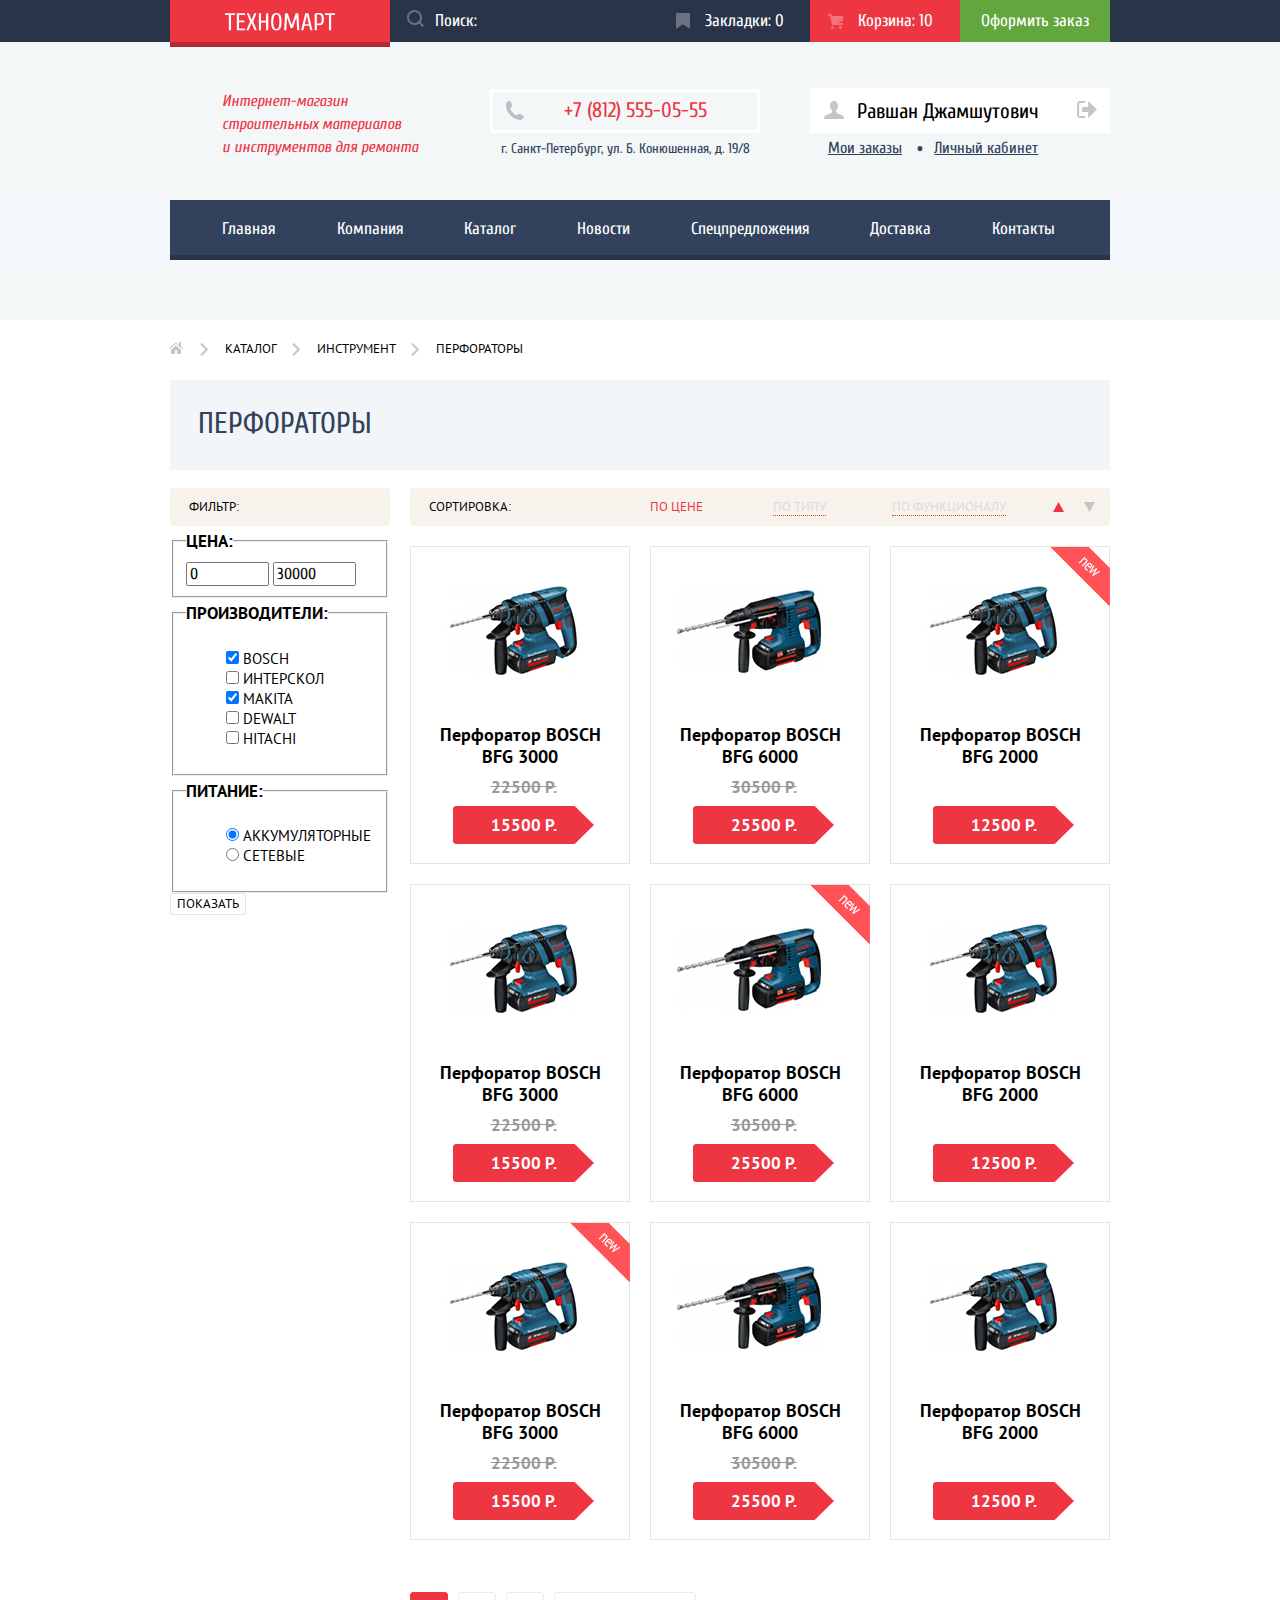
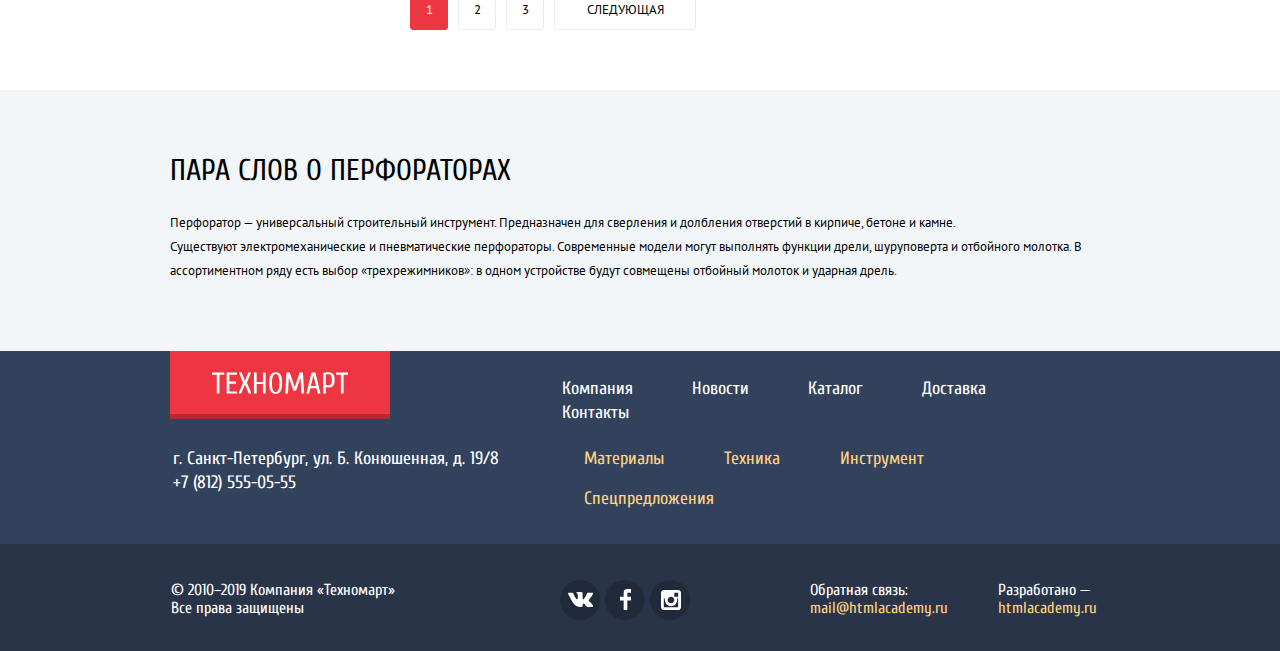
==== commit 622adeaf: "Декоративные элементы" ====
--- a/catalog.html
+++ b/catalog.html
@@ -576,17 +576,14 @@
       </section>
     </footer>
 
-  <section class="popup-added-to-shopping-cart visually-hidden">
-    <button type="button" aria-label="закрыть форму"></button>
-    <p>
-      <img src="img/cart-added.png" alt="Товар в корзине" width="66" height="66">
-      Товар добавлен в корзину!
-    </p>
+  <section class="popup-added-to-shopping-cart  visually-hidden">
+    <button class="popup-close-btn" type="button" aria-label="закрыть форму"></button>
+    <p>Товар добавлен в корзину!</p>
     <div class="popup-btns">
-      <a class="popup-lnk popup-lnk-finish" href="#">
+      <a class="main-page-body-btn popup-lnk-finish" href="#">
         <span class="popup-lnk-text">Оформить заказ</span>
       </a>
-      <a class="popup-lnk popup-lnk-continue" href="#">
+      <a class="main-page-body-btn popup-lnk-continue" href="#">
         <span class="popup-lnk-text">Продолжить покупки</span>
       </a>
     </div>
--- a/css/style.css
+++ b/css/style.css
@@ -22,6 +22,7 @@
 
 img {
   max-width: 100%;
+  height: auto;
 }
 
 a {
@@ -331,7 +332,7 @@
   list-style: none;
 }
 
-.main-page-service-list-item a {
+.main-page-service-list-item label {
   font-weight: 700;
   font-size: 21px;
   line-height: 30px;
@@ -348,13 +349,14 @@
 }
 
 .main-page-service-list-item:hover {
-  background-color: #ffffff;
+  /* background-color: #ffffff; */
+  background-color: #293449;
   box-shadow: none;
 }
 
-.main-page-service-list-item:hover a {
+/* .main-page-service-list-item:hover label {
   color: #32425c;
-}
+} */
 
 .main-page-popular-goods-section h2,
 .main-page-popular-brands-section h2 {
@@ -402,6 +404,8 @@
 
 .main-page-body-btn {
   display: inline-flex;
+  justify-content: center;
+  align-items: center;
   width: auto;
   height: 38px;
 
@@ -411,7 +415,9 @@
   text-transform: uppercase;
 
   background-color: #ee3643;
-  border-radius: 2px;
+  border: none;
+  border-radius: 3px;
+  cursor: pointer;
 }
 
 .main-page-body-btn:hover,
@@ -436,7 +442,6 @@
 .footer-catalog-qlinks-list,
 .footer-social-links-list {
   padding: 0;
-  /* margin: 0; */
 
   list-style: none;
   font-size: 18px;
@@ -449,8 +454,6 @@
 
 .footer-catalog-qlinks-list a {
   padding: 0;
-  /* padding: 0 5px; */
-  /* padding-left: 55px; */
 
   color: #ffd180;
 }
@@ -776,22 +779,37 @@
 
 .main-page-promo-block-bg1 {
   background-color: #ffbf47;
+  background-image: url(../img/icon-1.svg);
+  background-repeat: no-repeat;
+  background-position: 213px 31px;
 }
 
 .main-page-promo-block-bg2 {
   background-color: #3bbce3;
+  background-image: url(../img/icon-2.svg);
+  background-repeat: no-repeat;
+  background-position: 197px 33px;
 }
 
 .main-page-promo-block-bg3 {
   background-color: #dc91d8;
+  background-image: url(../img/icon-3.svg);
+  background-repeat: no-repeat;
+  background-position: 191px 31px;
 }
 
 .main-page-promo-block-bg4 {
   background-color: #8ed78f;
+  background-image: url(../img/icon-4.svg);
+  background-repeat: no-repeat;
+  background-position: 196px 25px;
 }
 
 .main-page-promo-block-bg5 {
   background-color: #ffc047;
+  background-image: url(../img/icon-5.svg);
+  background-repeat: no-repeat;
+  background-position: 191px 32px;
 }
 
 .main-page-promo-lnk {
@@ -1158,8 +1176,8 @@
   justify-content: center;
   align-content: center;
   margin-top: 35px;
-  padding-top: 10px;
-  padding-left: 5px;
+  /* padding-top: 10px;
+  padding-left: 5px; */
 }
 
 .delivery-list {
@@ -1184,8 +1202,6 @@
   justify-content: center;
   align-content: center;
   margin-right: 300px;
-  padding-top: 11px;
-  padding-left: 1px;
 }
 
 .footer-top-section {
@@ -1219,7 +1235,6 @@
   display: flex;
   flex-basis: 548px;
   flex-wrap: wrap;
-  /* justify-content: space-between; */
   justify-content: flex-start;
   align-content: center;
   margin: 0;
@@ -1247,10 +1262,8 @@
 
 .container .footer-catalog-qlinks-list {
   display: flex;
-  /* flex-basis: 565px; */
   flex-basis: 526px;
   flex-wrap: wrap;
-  /* justify-content: space-between; */
   justify-content: flex-start;
 }
 
@@ -1651,20 +1664,12 @@
 }
 
 .main-page-promo-block {
-  position: relative;
-
   display: flex;
   flex-shrink: 0;
   flex-direction: column;
   width: 300px;
   height: 123px;
   margin-bottom: 10px;
-}
-
-.main-page-promo-block img {
-  position: absolute;
-  top: 30px;
-  left: 200px;
 }
 
 .main-page-promo-block span {
@@ -1732,6 +1737,9 @@
   height: 40px;
   margin: 0;
   padding: 0;
+
+  background: none;
+  border: none;
 }
 
 .slider-switch-btn:first-of-type {
@@ -1746,31 +1754,6 @@
 
 .main-page-promo-block > .label-new-item {
   margin-left: 240px;
-}
-
-.main-page-promo-column:first-of-type .main-page-promo-block:nth-child(1) img {
-  top: 31px;
-  left: 213px;
-}
-
-.main-page-promo-column:first-of-type .main-page-promo-block:nth-child(2) img {
-  top: 33px;
-  left: 197px;
-}
-
-.main-page-promo-column:last-of-type .main-page-promo-block:nth-child(1) img {
-  top: 31px;
-  left: 191px;
-}
-
-.main-page-promo-column:last-of-type .main-page-promo-block:nth-child(2) img {
-  top: 25px;
-  left: 196px;
-}
-
-.main-page-promo-column:last-of-type .main-page-promo-block:nth-child(3) img {
-  top: 32px;
-  left: 191px;
 }
 
 .main-page-promo-column:last-of-type .main-page-promo-lnk {
@@ -1849,50 +1832,18 @@
 
 .main-page-popular-brands-item a {
   display: inline-block;
-  width: 219px;
-  height: 144px;
-
-  text-align: center;
+  width: 218px;
+  /* height: 143px; */
+  height: 140px;
+}
+
+.main-page-popular-brands-item img {
+  display: block;
+  padding-top: 1px;
 }
 
 .main-page-popular-brands-item {
   margin-bottom: 20px;
-}
-
-.main-page-popular-brands-item:nth-child(1) img {
-  margin-top: 52px;
-}
-
-.main-page-popular-brands-item:nth-child(2) img {
-  margin-top: 50px;
-  margin-left: -1px;
-}
-
-.main-page-popular-brands-item:nth-child(3) img {
-  margin-top: 48px;
-}
-
-.main-page-popular-brands-item:nth-child(4) img {
-  margin-top: 21px;
-}
-
-.main-page-popular-brands-item:nth-child(5) img {
-  margin-top: 57px;
-  margin-left: 4px;
-}
-
-.main-page-popular-brands-item:nth-child(6) img {
-  margin-top: 34px;
-  margin-left: -3px;
-}
-
-.main-page-popular-brands-item:nth-child(7) img {
-  margin-top: 22px;
-}
-
-.main-page-popular-brands-item:nth-child(8) img {
-  margin-top: 33px;
-  margin-left: 4px;
 }
 
 .main-page-service-section {
@@ -1948,7 +1899,7 @@
   display: block;
 }
 
-.main-page-service-list-item a {
+.main-page-service-list-item label {
   display: block;
   height: 61px;
 }
@@ -1964,7 +1915,7 @@
   padding: 0;
 }
 
-.main-page-service-list-bg a {
+.main-page-service-list-bg label {
   margin: 0;
   padding: 0;
   padding-top: 14px;
@@ -2080,9 +2031,293 @@
   margin-right: 59px;
 }
 
-
-
+.slider-radio-btn {
+  display: none;
+}
+
+.slider-label {
+  cursor: pointer;
+}
+
+.service-slide1,
 .service-slide2,
 .service-slide3 {
   display: none;
 }
+
+.service-btn-3 ~ * label[for="service-btn-3"] {
+  box-shadow: 0 1px 0 0 #293449 ;
+}
+
+.service-btn-1:checked ~ * .service-slide1 {
+  display: block;
+}
+
+.service-btn-2:checked ~ * .service-slide2 {
+  display: block;
+}
+
+.service-btn-3:checked ~ * .service-slide3 {
+  display: block;
+}
+
+.service-btn-1:checked ~ * label[for="service-btn-1"] {
+  color: #32425c;
+
+  background-color: #ffffff;
+}
+
+.service-btn-2:checked ~ * label[for="service-btn-2"] {
+  color: #32425c;
+
+  background-color: #ffffff;
+}
+
+.service-btn-3:checked ~ * label[for="service-btn-3"] {
+  color: #32425c;
+
+  background-color: #ffffff;
+  box-shadow: none;
+}
+
+.breadcrumbs-list-item img {
+  transform: translate(-2px, 1px);
+}
+
+.breadcrumbs-list-item {
+  position: relative;
+}
+
+.breadcrumbs-list-item:not(:last-child) a::after {
+  content: "";
+  position: absolute;
+  top: 3px;
+  right: -20px;
+
+  width: 13px;
+  height: 13px;
+
+  border-radius: 50px 0 0 0;
+  box-shadow: 3px 3px 0 0 #c5c9d1;
+  transform: rotate(-45deg) scale(0.73);
+}
+
+
+/* POPUP STYLES */
+.popup-write-us,
+.popup-added-to-shopping-cart {
+  position: fixed;
+  top: 50%;
+  left: 50%;
+
+  display: block;
+  width: 620px;
+  height: 430px;
+  margin-top: -215px;
+  margin-left: -310px;
+  padding-top: 47px;
+  padding-right: 80px;
+  padding-left: 80px;
+
+  background-color: #ffffff;
+  border-top: 7px solid #ff5257;
+  box-shadow: 0 20px 40px 5px rgba(0, 0, 0, 0.5);
+}
+
+/* декоративное оформление внизу формы */
+.popup-write-us::after,
+.popup-added-to-shopping-cart::after {
+  content: "";
+  position: absolute;
+  bottom: 0;
+  left: 0;
+  z-index: -1;
+
+  width: 620px;
+  height: 112px;
+
+  background-color: #f4f4f4;
+}
+
+.popup-added-to-shopping-cart {
+  height: 282px;
+
+  background-image: url(../img/cart-added.png);
+  background-repeat: no-repeat;
+  background-position: 81px 47px;
+}
+
+.popup-feedback-form {
+  display: flex;
+  flex-wrap: wrap;
+  justify-content: space-between;
+  align-content: flex-start;
+}
+
+.popup-feedback-form label {
+  width: 220px;
+}
+
+.popup-close-btn {
+  position: absolute;
+  top: 9px;
+  right: 9px;
+
+  width: 21px;
+  height: 21px;
+  margin: 0;
+  padding: 0;
+
+  background: none;
+  background-image: url(../img/icon-close.svg);
+  background-repeat: no-repeat;
+  border: none;
+  cursor: pointer;
+}
+
+.popup-close-btn:active {
+  transform: translateY(1px);
+  opacity: 0.7;
+}
+
+.popup-btn {
+  position: relative;
+  top: 55px;
+
+  width: 100%;
+}
+
+.popup-feedback-form input,
+.popup-feedback-form textarea {
+  width: 220px;
+  height: 38px;
+  margin-top: 10px;
+  padding-right: 13px;
+  padding-left: 13px;
+
+  border: 2px solid #dee3e4;
+  border-radius: 2px;
+}
+
+.popup-feedback-form textarea {
+  align-self: center;
+  width: 460px;
+  height: 115px;
+  padding-top: 10px;
+  padding-bottom: 11px;
+
+  resize: none;
+}
+
+.popup-feedback-form label {
+  margin-bottom: 19px;
+
+  font-weight: 400;
+  font-size: 18px;
+  line-height: 18px;
+}
+
+.popup-feedback-form input::-webkit-input-placeholder,
+.popup-feedback-form textarea::-webkit-input-placeholder {
+  /* Chrome/Opera/Safari */
+  font-weight: 400;
+  font-size: 13px;
+  font-family: "PT Sans", sans-serif;
+  color: #a9a9a9;
+
+  opacity: 1;
+}
+
+.popup-feedback-form input::-moz-placeholder,
+.popup-feedback-form textarea::-moz-placeholder {
+  /* Firefox 19+ */
+  font-weight: 400;
+  font-size: 13px;
+  font-family: "PT Sans", sans-serif;
+  color: #a9a9a9;
+
+  opacity: 1;
+}
+.popup-feedback-form input:-ms-input-placeholder,
+.popup-feedback-form textarea:-ms-input-placeholder {
+  /* IE 10+ */
+  font-weight: 400;
+  font-size: 13px;
+  font-family: "PT Sans", sans-serif;
+  color: #a9a9a9;
+
+  opacity: 1;
+}
+
+.popup-feedback-form input:placeholder,
+.popup-feedback-form textarea:placeholder {
+  font-weight: 400;
+  font-size: 13px;
+  font-family: "PT Sans", sans-serif;
+  color: #a9a9a9;
+
+  opacity: 1;
+}
+
+.popup-map {
+  position: fixed;
+  top: 50%;
+  left: 50%;
+
+  display: flex;
+  align-items: center;
+  width: 940px;
+  height: 446px;
+  margin-top: -223px;
+  margin-left: -470px;
+
+  text-align: center;
+  color: #ffffff;
+
+  background-color: #565656;
+  box-shadow: 0 0 15px 0 rgba(0, 0, 0, 0.4);
+}
+
+.popup-btns {
+  display: flex;
+  justify-content: space-between;
+  width: 100%;
+}
+
+.popup-lnk-finish,
+.popup-lnk-continue {
+  width: 220px;
+}
+
+.popup-lnk-continue {
+  color: #000000;
+
+  background-color: #ffffff;
+}
+
+.popup-lnk-continue:hover,
+.popup-lnk-continue:focus {
+  background-color: #ffffff;
+  border: 2px solid #000000;
+}
+
+.popup-lnk-continue:active {
+  color: #c1c6ce;
+
+  background-color: #ffffff;
+  border: 2px solid rgba(0, 0, 0, 0.2);
+}
+
+.popup-added-to-shopping-cart p {
+  margin: 0;
+  margin-top: 17px;
+  margin-bottom: 105px;
+  padding-left: 100px;
+
+  font-style: 400;
+  font-size: 30px;
+  line-height: 30px;
+  /* display: flex;
+  justify-content: center;
+  align-items: center; */
+}
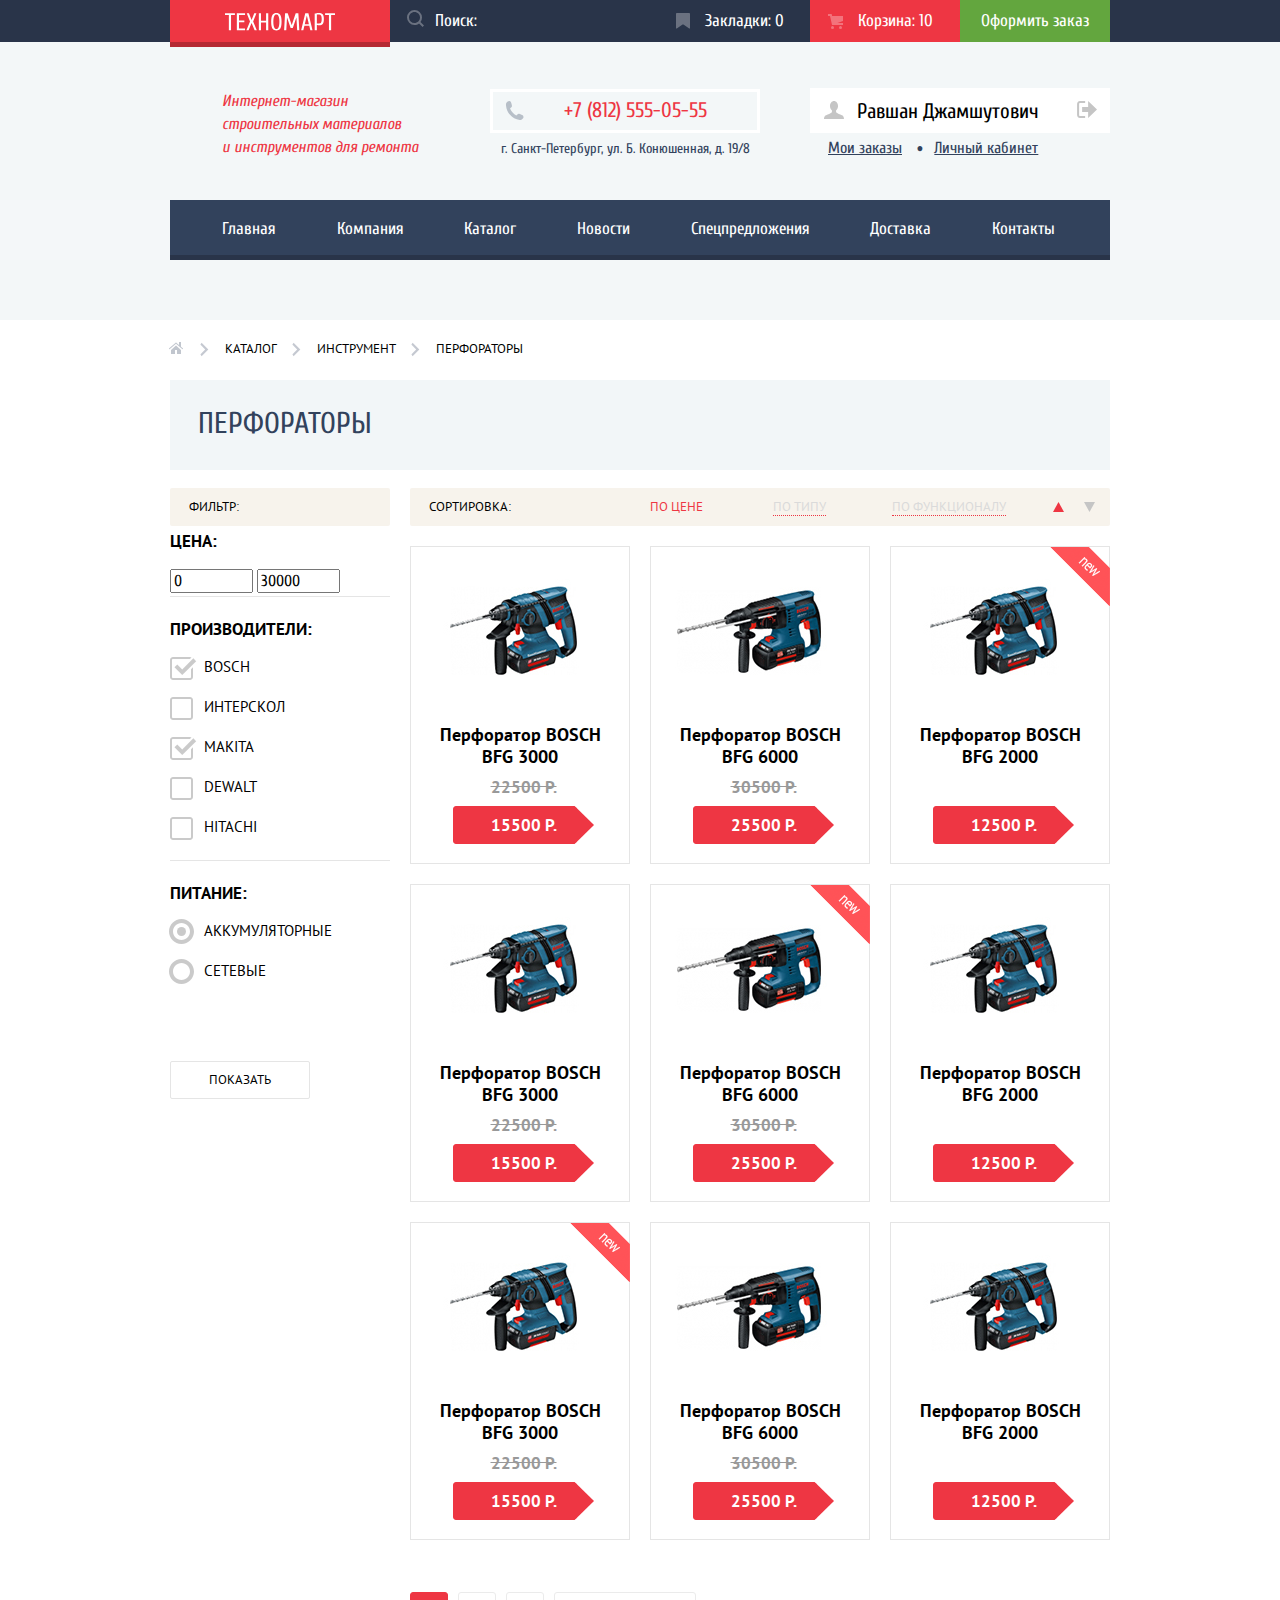
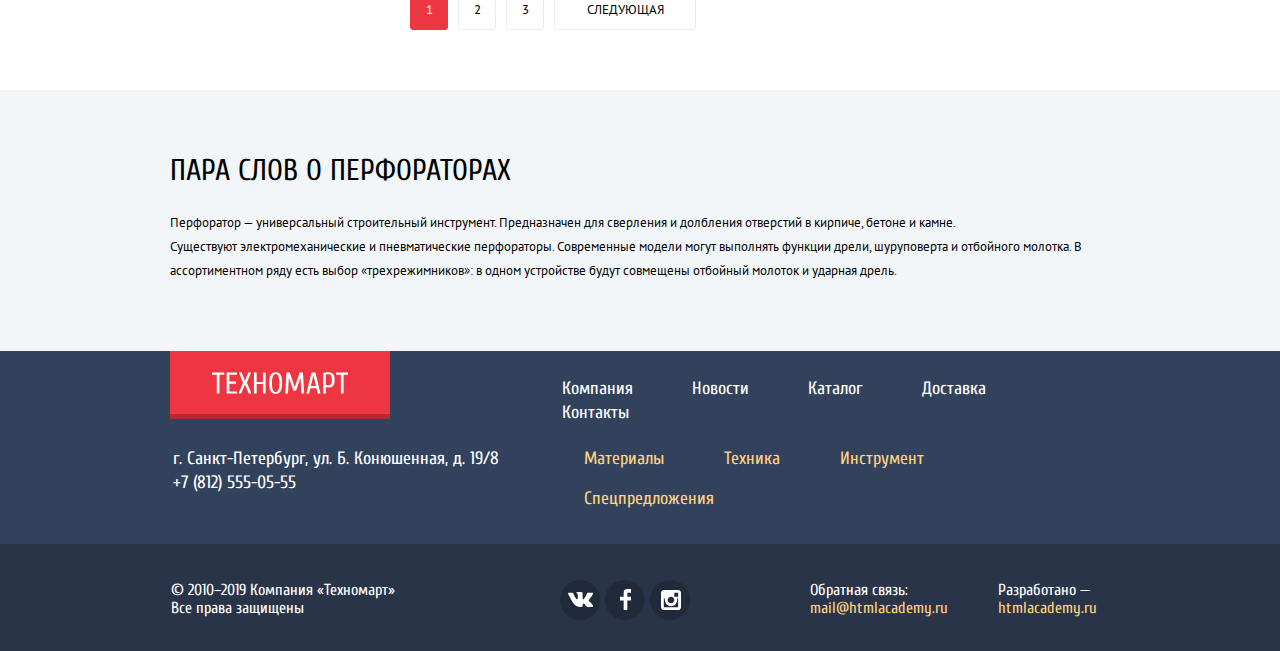
==== commit e6361619: "обработка замечаний наставника к ДЗ-7-1 #1" ====
--- a/catalog.html
+++ b/catalog.html
@@ -140,7 +140,7 @@
           <h2 class="h2-filter">Фильтр:</h2>
         </div>
 
-        <form action="https://echo.htmlacademy.ru" method="post">
+        <form class="ctalog-filter-form" action="https://echo.htmlacademy.ru" method="post">
           <fieldset>
             <legend class="filter-legend">Цена:</legend>
             <!-- TODO реализовать фильтр с диапазоном цен -->
@@ -152,23 +152,23 @@
             <legend class="filter-legend">Производители:</legend>
             <ul class="filter-list">
               <li>
-                <input type="checkbox" name="filter-brand-bosch" id="brand-bosch" checked>
+                <input class="filter-input" type="checkbox" name="filter-brand-bosch" id="brand-bosch" checked>
                 <label for="brand-bosch">Bosch</label>
               </li>
               <li>
-                <input type="checkbox" name="filter-brand-interskol" id="brand-interskol">
+                <input class="filter-input" type="checkbox" name="filter-brand-interskol" id="brand-interskol">
                 <label for="brand-interskol">Интерскол</label>
               </li>
               <li>
-                <input type="checkbox" name="filter-brand-makita" id="brand-makita" checked>
+                <input class="filter-input" type="checkbox" name="filter-brand-makita" id="brand-makita" checked>
                 <label for="brand-makita">Makita</label>
               </li>
               <li>
-                <input type="checkbox" name="filter-brand-dewalt" id="brand-dewalt">
+                <input class="filter-input" type="checkbox" name="filter-brand-dewalt" id="brand-dewalt">
                 <label for="brand-dewalt">Dewalt</label>
               </li>
               <li>
-                <input type="checkbox" name="filter-brand-hitachi" id="brand-hitachi">
+                <input class="filter-input" type="checkbox" name="filter-brand-hitachi" id="brand-hitachi">
                 <label for="brand-hitachi">Hitachi</label>
               </li>
             </ul>
@@ -178,11 +178,11 @@
             <legend class="filter-legend">Питание:</legend>
             <ul class="filter-list">
               <li>
-                <input type="radio" name="filter-power-radiogroup" value="filter-power-acc" id="filter-power-acc" checked>
+                <input class="filter-input" type="radio" name="filter-power-radiogroup" value="filter-power-acc" id="filter-power-acc" checked>
                 <label for="filter-power-acc">Аккумуляторные</label>
               </li>
               <li>
-                <input type="radio" name="filter-power-radiogroup" value="filter-power-mains" id="filter-power-mains">
+                <input class="filter-input" type="radio" name="filter-power-radiogroup" value="filter-power-mains" id="filter-power-mains">
                 <label for="filter-power-mains">Сетевые</label>
               </li>
             </ul>
--- a/css/style.css
+++ b/css/style.css
@@ -590,6 +590,9 @@
 }
 
 .filter-list {
+  margin: 0;
+  padding: 0;
+
   list-style: none;
   font-style: normal;
   font-weight: 400;
@@ -1740,6 +1743,7 @@
 
   background: none;
   border: none;
+  cursor: pointer;
 }
 
 .slider-switch-btn:first-of-type {
@@ -1750,6 +1754,10 @@
 .slider-switch-btn:last-of-type {
   top: 114px;
   left: 578px;
+}
+
+.slider-switch-btn:active {
+  opacity: 0.7;
 }
 
 .main-page-promo-block > .label-new-item {
@@ -2045,35 +2053,35 @@
   display: none;
 }
 
-.service-btn-3 ~ * label[for="service-btn-3"] {
+.service-btn-3 ~ .main-page-service-list-bg label[for="service-btn-3"] {
   box-shadow: 0 1px 0 0 #293449 ;
 }
 
-.service-btn-1:checked ~ * .service-slide1 {
+.service-btn-1:checked ~ .main-page-service-slider .service-slide1 {
   display: block;
 }
 
-.service-btn-2:checked ~ * .service-slide2 {
+.service-btn-2:checked ~ .main-page-service-slider .service-slide2 {
   display: block;
 }
 
-.service-btn-3:checked ~ * .service-slide3 {
+.service-btn-3:checked ~ .main-page-service-slider .service-slide3 {
   display: block;
 }
 
-.service-btn-1:checked ~ * label[for="service-btn-1"] {
+.service-btn-1:checked ~ .main-page-service-list-bg label[for="service-btn-1"] {
   color: #32425c;
 
   background-color: #ffffff;
 }
 
-.service-btn-2:checked ~ * label[for="service-btn-2"] {
+.service-btn-2:checked ~ .main-page-service-list-bg label[for="service-btn-2"] {
   color: #32425c;
 
   background-color: #ffffff;
 }
 
-.service-btn-3:checked ~ * label[for="service-btn-3"] {
+.service-btn-3:checked ~ .main-page-service-list-bg label[for="service-btn-3"] {
   color: #32425c;
 
   background-color: #ffffff;
@@ -2101,6 +2109,161 @@
   box-shadow: 3px 3px 0 0 #c5c9d1;
   transform: rotate(-45deg) scale(0.73);
 }
+
+.main-page-promo-slider {
+  position: relative;
+}
+
+.ctalog-filter-form {
+  display: flex;
+  flex-direction: column;
+  justify-content: flex-start;
+}
+
+.ctalog-filter-form fieldset {
+  position: relative;
+
+  margin: 0;
+  margin-bottom: 21px;
+  padding: 0;
+
+  border: none;
+}
+
+.ctalog-filter-form fieldset:last-of-type {
+  margin-bottom: 60px;
+}
+
+.ctalog-filter-form fieldset:not(:first-child)::before {
+  content: "";
+  position: absolute;
+  top: -61px;
+
+  width: 220px;
+  height: 1px;
+
+  border-top: 1px solid #e5e5e5;
+}
+
+
+
+.ctalog-filter-form legend {
+  margin-bottom: 13px;
+}
+
+.filter-list li {
+  margin-bottom: 20px;
+  padding-left: 34px;
+}
+
+.filter-list label {
+  cursor: pointer;
+}
+
+.filter-input:disabled + label {
+  cursor: not-allowed;
+  opacity: 0.3;
+}
+
+.filter-list input[type="checkbox"],
+.filter-list input[type="radio"] {
+  position: absolute;
+
+  cursor: pointer;
+
+  -webkit-appearance: none;
+     -moz-appearance: none;
+          appearance: none;
+}
+
+.filter-list input[type="checkbox"]::before,
+.filter-list input[type="radio"]::before {
+  content: "";
+  position: absolute;
+
+  width: 37px;
+  height: 23px;
+  margin-left: -34px;
+
+  background-image: url(../img/checkbox-off.svg);
+  background-repeat: no-repeat;
+  opacity: 0.7;
+}
+
+.filter-list input[type="checkbox"]:hover::before,
+.filter-list input[type="radio"]:hover::before {
+  opacity: 1;
+}
+
+.filter-list input[type="checkbox"]:disabled::before,
+.filter-list input[type="radio"]:disabled::before {
+  cursor: not-allowed;
+  opacity: 0.3;
+}
+
+.filter-list input[type="radio"]::before {
+  width: 37px;
+  height: 25px;
+  margin-top: -2px;
+  margin-left: -35px;
+
+  background-image: url(../img/radio-off.svg);
+}
+
+.filter-list input[type="checkbox"]:checked::before {
+  background-image: url(../img/checkbox-on.svg);
+}
+
+.filter-list input[type="radio"]:checked::before {
+  background-image: url(../img/radio-on.svg);
+}
+
+.promo-slider-radio-btn,
+.main-page-promo-slider-img {
+  display: none;
+}
+
+.promo-radio-btn1:checked ~ .promo-slide1,
+.promo-radio-btn2:checked ~ .promo-slide2 {
+  display: block;
+}
+
+.main-page-promo-slider label[for^="promo-radio-btn"] {
+  position: absolute;
+  top: 220px;
+  left: 295px;
+
+  width: 10px;
+  height: 10px;
+
+  background-color: #ee3643;
+  border: 2px solid #ffffff;
+  border-radius: 50%;
+  cursor: pointer;
+}
+
+.main-page-promo-slider label[for="promo-radio-btn2"] {
+  left: 315px;
+}
+
+.promo-radio-btn1:checked ~ label[for="promo-radio-btn1"],
+.promo-radio-btn2:checked ~ label[for="promo-radio-btn2"] {
+  background-color: #ffffff;
+  cursor: default;
+}
+
+.filter-btn {
+  display: block;
+  width: 140px;
+  height: 38px;
+
+  text-align: center;
+
+  cursor: pointer;
+}
+
+
+
 
 
 /* POPUP STYLES */
@@ -2317,7 +2480,4 @@
   font-style: 400;
   font-size: 30px;
   line-height: 30px;
-  /* display: flex;
-  justify-content: center;
-  align-items: center; */
-}
+}
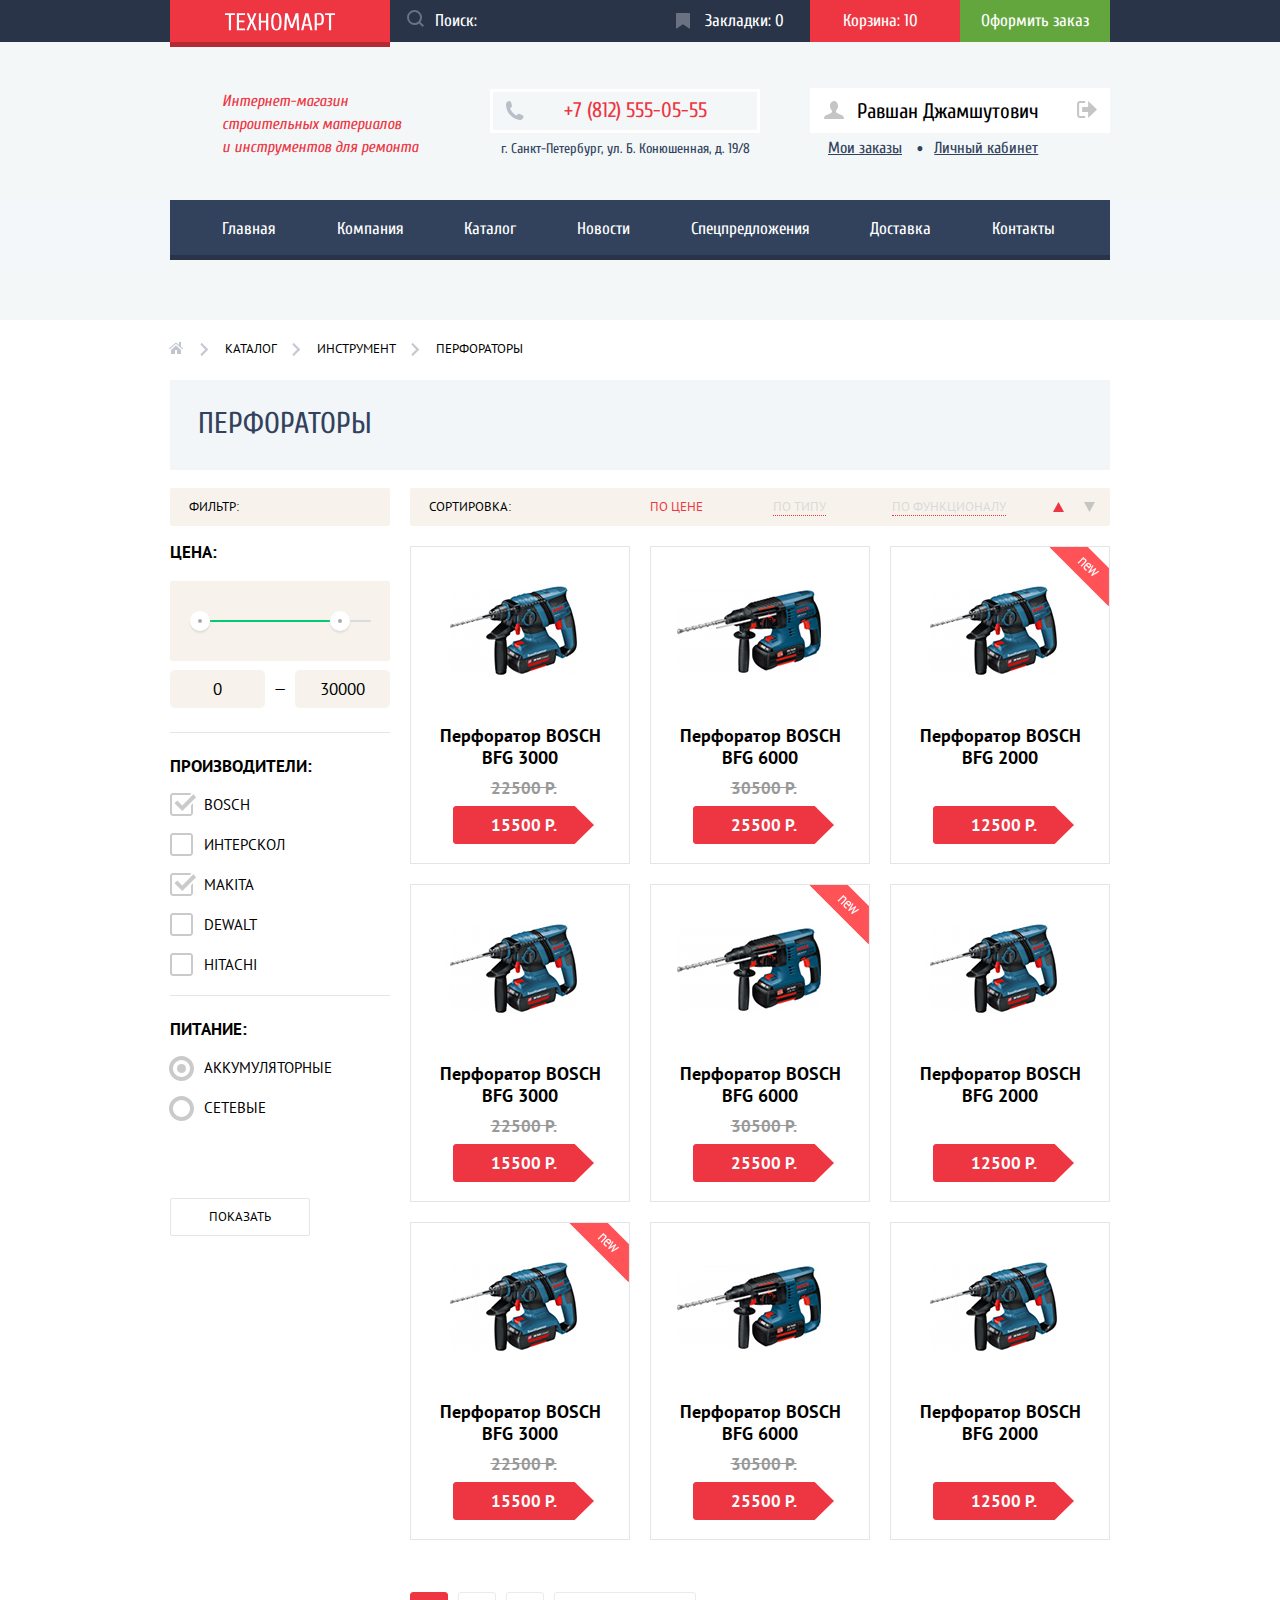
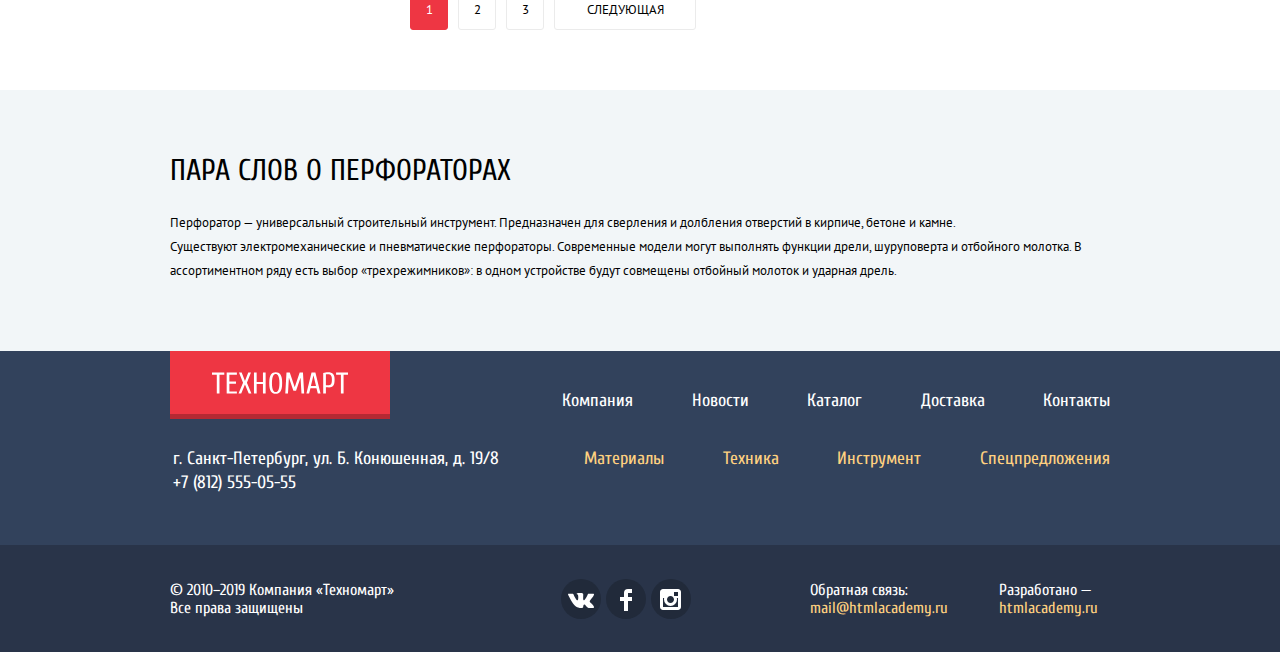
==== commit d69f1c4a: "Личный проект: продолжаем оформление декор-эл-тов" ====
--- a/catalog.html
+++ b/catalog.html
@@ -4,7 +4,8 @@
   <meta charset="UTF-8">
   <link href="https://fonts.googleapis.com/css?family=Cuprum:400,400i,700%7CPT+Sans:400,700&display=swap&subset=cyrillic" rel="stylesheet">
   <link rel="stylesheet" href="css/normalize.css"/>
-  <link rel="stylesheet" href="css/style.css"/>
+  <!-- <link rel="stylesheet" href="css/style.css"/> -->
+  <link rel="stylesheet" href="css/style-ap.css"/>
   <title>Каталог товаров Техномарт</title>
 </head>
 
@@ -33,7 +34,7 @@
         </a>
 
         <a class="header-lnk cart-with-goods" href="#">
-          <img src="img/icon-cart.svg" alt="Корзина" width="15" height="15"/>
+          <!-- <img src="img/icon-cart.svg" alt="Корзина" width="15" height="15"/> -->
           <span>Корзина: 10</span>
         </a>
 
@@ -109,7 +110,7 @@
     </nav>
   </header>
 
-  <main>
+  <main class="page-main-catalog">
     <section class="catalog-navigation">
       <div class="container">
         <ul class="breadcrumbs-list">
@@ -134,55 +135,64 @@
       </div>
     </section>
 
-    <div class="container-catalog container">
+    <!-- <div class="container-catalog container"> -->
+    <div class="container">
       <section class="filter-section">
         <div>
           <h2 class="h2-filter">Фильтр:</h2>
         </div>
 
         <form class="ctalog-filter-form" action="https://echo.htmlacademy.ru" method="post">
-          <fieldset>
+          <fieldset class="filter-group">
             <legend class="filter-legend">Цена:</legend>
-            <!-- TODO реализовать фильтр с диапазоном цен -->
-            <input type="number" name="filter-min-price" id="min-price" value="0" min="0" max="1000000">
-            <input type="number" name="filter-max-price" id="max-price" value="30000" min="0" max="1000000">
+
+            <div class="range-controls">
+              <div class="scale">
+                <div class="bar"></div>
+              </div>
+              <div class="range-toggle range-toggle-min"></div>
+              <div class="range-toggle range-toggle-max"></div>
+            </div>
+
+            <input type="text" name="filter-min-price" id="min-price" value="0" maxlength="9">
+            <input type="text" name="filter-max-price" id="max-price" value="30000" maxlength="9" >
           </fieldset>
 
-          <fieldset>
+          <fieldset class="filter-group">
             <legend class="filter-legend">Производители:</legend>
             <ul class="filter-list">
               <li>
-                <input class="filter-input" type="checkbox" name="filter-brand-bosch" id="brand-bosch" checked>
+                <input class="filter-input visually-hidden" type="checkbox" name="filter-brand-bosch" id="brand-bosch" checked>
                 <label for="brand-bosch">Bosch</label>
               </li>
               <li>
-                <input class="filter-input" type="checkbox" name="filter-brand-interskol" id="brand-interskol">
+                <input class="filter-input visually-hidden" type="checkbox" name="filter-brand-interskol" id="brand-interskol">
                 <label for="brand-interskol">Интерскол</label>
               </li>
               <li>
-                <input class="filter-input" type="checkbox" name="filter-brand-makita" id="brand-makita" checked>
+                <input class="filter-input visually-hidden" type="checkbox" name="filter-brand-makita" id="brand-makita" checked>
                 <label for="brand-makita">Makita</label>
               </li>
               <li>
-                <input class="filter-input" type="checkbox" name="filter-brand-dewalt" id="brand-dewalt">
+                <input class="filter-input visually-hidden" type="checkbox" name="filter-brand-dewalt" id="brand-dewalt">
                 <label for="brand-dewalt">Dewalt</label>
               </li>
               <li>
-                <input class="filter-input" type="checkbox" name="filter-brand-hitachi" id="brand-hitachi">
+                <input class="filter-input visually-hidden" type="checkbox" name="filter-brand-hitachi" id="brand-hitachi">
                 <label for="brand-hitachi">Hitachi</label>
               </li>
             </ul>
           </fieldset>
 
-          <fieldset>
+          <fieldset class="filter-group">
             <legend class="filter-legend">Питание:</legend>
             <ul class="filter-list">
               <li>
-                <input class="filter-input" type="radio" name="filter-power-radiogroup" value="filter-power-acc" id="filter-power-acc" checked>
+                <input class="filter-input visually-hidden" type="radio" name="filter-power-radiogroup" value="filter-power-acc" id="filter-power-acc" checked>
                 <label for="filter-power-acc">Аккумуляторные</label>
               </li>
               <li>
-                <input class="filter-input" type="radio" name="filter-power-radiogroup" value="filter-power-mains" id="filter-power-mains">
+                <input class="filter-input visually-hidden" type="radio" name="filter-power-radiogroup" value="filter-power-mains" id="filter-power-mains">
                 <label for="filter-power-mains">Сетевые</label>
               </li>
             </ul>
@@ -239,7 +249,7 @@
 
               <div class="on-hover-item-action-block">
                 <a class="on-hover-item-lnk on-hover-buy-btn" href="#">
-                  <img src="img/icon-cart.svg" alt="корзина" width="15" height="15">
+                  <!-- <img src="img/icon-cart.svg" alt="корзина" width="15" height="15"> -->
                   <span class="on-hover-item-text-buy">Купить</span>
                 </a>
                 <a class="on-hover-item-lnk on-hover-bookmark-btn" href="#">
@@ -265,7 +275,7 @@
 
               <div class="on-hover-item-action-block">
                 <a class="on-hover-item-lnk on-hover-buy-btn" href="#">
-                  <img src="img/icon-cart.svg" alt="корзина" width="15" height="15">
+                  <!-- <img src="img/icon-cart.svg" alt="корзина" width="15" height="15"> -->
                   <span class="on-hover-item-text-buy">Купить</span>
                 </a>
                 <a class="on-hover-item-lnk on-hover-bookmark-btn" href="#">
@@ -291,7 +301,7 @@
 
               <div class="on-hover-item-action-block">
                 <a class="on-hover-item-lnk on-hover-buy-btn" href="#">
-                  <img src="img/icon-cart.svg" alt="корзина" width="15" height="15">
+                  <!-- <img src="img/icon-cart.svg" alt="корзина" width="15" height="15"> -->
                   <span class="on-hover-item-text-buy">Купить</span>
                 </a>
                 <a class="on-hover-item-lnk on-hover-bookmark-btn" href="#">
@@ -317,7 +327,7 @@
 
               <div class="on-hover-item-action-block">
                 <a class="on-hover-item-lnk on-hover-buy-btn" href="#">
-                  <img src="img/icon-cart.svg" alt="корзина" width="15" height="15">
+                  <!-- <img src="img/icon-cart.svg" alt="корзина" width="15" height="15"> -->
                   <span class="on-hover-item-text-buy">Купить</span>
                 </a>
                 <a class="on-hover-item-lnk on-hover-bookmark-btn" href="#">
@@ -344,7 +354,7 @@
 
               <div class="on-hover-item-action-block">
                 <a class="on-hover-item-lnk on-hover-buy-btn" href="#">
-                  <img src="img/icon-cart.svg" alt="корзина" width="15" height="15">
+                  <!-- <img src="img/icon-cart.svg" alt="корзина" width="15" height="15"> -->
                   <span class="on-hover-item-text-buy">Купить</span>
                 </a>
                 <a class="on-hover-item-lnk on-hover-bookmark-btn" href="#">
@@ -369,7 +379,7 @@
 
               <div class="on-hover-item-action-block">
                 <a class="on-hover-item-lnk on-hover-buy-btn" href="#">
-                  <img src="img/icon-cart.svg" alt="корзина" width="15" height="15">
+                  <!-- <img src="img/icon-cart.svg" alt="корзина" width="15" height="15"> -->
                   <span class="on-hover-item-text-buy">Купить</span>
                 </a>
                 <a class="on-hover-item-lnk on-hover-bookmark-btn" href="#">
@@ -396,7 +406,7 @@
 
               <div class="on-hover-item-action-block">
                 <a class="on-hover-item-lnk on-hover-buy-btn" href="#">
-                  <img src="img/icon-cart.svg" alt="корзина" width="15" height="15">
+                  <!-- <img src="img/icon-cart.svg" alt="корзина" width="15" height="15"> -->
                   <span class="on-hover-item-text-buy">Купить</span>
                 </a>
                 <a class="on-hover-item-lnk on-hover-bookmark-btn" href="#">
@@ -422,7 +432,7 @@
 
               <div class="on-hover-item-action-block">
                 <a class="on-hover-item-lnk on-hover-buy-btn" href="#">
-                  <img src="img/icon-cart.svg" alt="корзина" width="15" height="15">
+                  <!-- <img src="img/icon-cart.svg" alt="корзина" width="15" height="15"> -->
                   <span class="on-hover-item-text-buy">Купить</span>
                 </a>
                 <a class="on-hover-item-lnk on-hover-bookmark-btn" href="#">
@@ -447,7 +457,7 @@
 
               <div class="on-hover-item-action-block">
                 <a class="on-hover-item-lnk on-hover-buy-btn" href="#">
-                  <img src="img/icon-cart.svg" alt="корзина" width="15" height="15">
+                  <!-- <img src="img/icon-cart.svg" alt="корзина" width="15" height="15"> -->
                   <span class="on-hover-item-text-buy">Купить</span>
                 </a>
                 <a class="on-hover-item-lnk on-hover-bookmark-btn" href="#">
@@ -564,19 +574,21 @@
             </li>
           </ul>
 
-          <p class="footer-feedback">
-            Обратная связь:<br>
-            <a href="mailto:mail@htmlacademy.ru">mail@htmlacademy.ru</a>
-          </p>
-          <p class="footer-email">
-            Разработано —<br>
-            <a href="https://htmlacademy.ru/intensive/htmlcss">htmlacademy.ru</a>
-          </p>
+          <div class="footer-feedback-block">
+            <p class="footer-feedback">
+              Обратная связь:<br>
+              <a href="mailto:mail@htmlacademy.ru">mail@htmlacademy.ru</a>
+            </p>
+            <p class="footer-email">
+              Разработано —<br>
+              <a href="https://htmlacademy.ru/intensive/htmlcss">htmlacademy.ru</a>
+            </p>
+          </div>
         </div>
       </section>
     </footer>
 
-  <section class="popup-added-to-shopping-cart  visually-hidden">
+  <section class="popup-added-to-shopping-cart visually-hidden">
     <button class="popup-close-btn" type="button" aria-label="закрыть форму"></button>
     <p>Товар добавлен в корзину!</p>
     <div class="popup-btns">
--- a/css/style.css
+++ b/css/style.css
@@ -2167,17 +2167,18 @@
 
 .filter-list input[type="checkbox"],
 .filter-list input[type="radio"] {
-  position: absolute;
-
-  cursor: pointer;
-
-  -webkit-appearance: none;
+  /* position: relative; */
+  /* position: absolute;
+
+  cursor: pointer; */
+
+  /* -webkit-appearance: none;
      -moz-appearance: none;
-          appearance: none;
-}
-
-.filter-list input[type="checkbox"]::before,
-.filter-list input[type="radio"]::before {
+          appearance: none; */
+}
+
+.filter-input[type="checkbox"] + label::before,
+.filter-input[type="radio"] + label::before {
   content: "";
   position: absolute;
 
@@ -2190,18 +2191,18 @@
   opacity: 0.7;
 }
 
-.filter-list input[type="checkbox"]:hover::before,
-.filter-list input[type="radio"]:hover::before {
+.filter-input[type="checkbox"] + label:hover::before,
+.filter-input[type="radio"] + label:hover::before {
   opacity: 1;
 }
 
-.filter-list input[type="checkbox"]:disabled::before,
-.filter-list input[type="radio"]:disabled::before {
+.filter-input[type="checkbox"] + label:disabled::before,
+.filter-input[type="radio"] + label:disabled::before {
   cursor: not-allowed;
   opacity: 0.3;
 }
 
-.filter-list input[type="radio"]::before {
+.filter-input[type="radio"] + label::before {
   width: 37px;
   height: 25px;
   margin-top: -2px;
@@ -2210,11 +2211,11 @@
   background-image: url(../img/radio-off.svg);
 }
 
-.filter-list input[type="checkbox"]:checked::before {
+.filter-input[type="checkbox"]:checked + label::before {
   background-image: url(../img/checkbox-on.svg);
 }
 
-.filter-list input[type="radio"]:checked::before {
+.filter-input[type="radio"]:checked + label::before {
   background-image: url(../img/radio-on.svg);
 }
 
--- a/css/style-ap.css
+++ b/css/style-ap.css
@@ -0,0 +1,3173 @@
+/* GENERAL STYLES */
+html {
+  -webkit-box-sizing: border-box;
+          box-sizing: border-box;
+  min-width: 940px;
+
+  font-family: "Cuprum", sans-serif;
+  color: #000000;
+}
+
+*,
+*::before,
+*::after {
+  -webkit-box-sizing: inherit;
+          box-sizing: inherit;
+}
+
+body {
+  margin: 0;
+  padding: 0;
+
+  background-color: #ffffff;
+}
+
+img {
+  max-width: 100%;
+  height: auto;
+}
+
+a {
+  text-decoration: none;
+}
+
+.visually-hidden {
+  position: absolute;
+
+  width: 1px;
+  height: 1px;
+  padding: 0;
+  overflow: hidden;
+
+  border: 0;
+
+  clip: rect(1px, 1px, 1px, 1px);
+}
+
+
+
+
+
+/* SPECIFIC STYLES */
+.header-top-page-stripe-section {
+  height: 42px;
+  overflow: visible;
+
+  font-size: 17px;
+  line-height: 18px;
+  color: #ffffff;
+
+  background-color: #293449;
+}
+
+.header-top-page-stripe-section a {
+  color: inherit;
+}
+
+.header-top-page-stripe-section .main-logo,
+.footer-top-section .main-logo {
+  z-index: 20;
+
+  display: block;
+  width: 220px;
+  height: 47px;
+
+  text-align: center;
+
+  background-color: #ee3643;
+  -webkit-box-shadow: inset 0 -5px 0 0 #b52933;
+          box-shadow: inset 0 -5px 0 0 #b52933;
+
+  fill: #ffffff;
+}
+
+.footer-top-section .footer-logo {
+  width: 220px;
+  height: 68px;
+}
+
+.main-logo-svg {
+  width: 50%;
+  height: 50%;
+  margin: auto;
+  margin-top: 10px;
+}
+
+.header-top-page-stripe-section .main-logo:hover,
+.footer-top-section .main-logo:hover {
+  background-color: #ca2c37;
+  -webkit-box-shadow: inset 0 -5px 0 0 #9a212a;
+          box-shadow: inset 0 -5px 0 0 #9a212a;
+}
+
+.header-top-page-stripe-section .main-logo:active,
+.footer-top-section .main-logo:active {
+  background-color: #ba2732;
+  -webkit-box-shadow: inset 0 -5px 0 0 #8e1e26;
+          box-shadow: inset 0 -5px 0 0 #8e1e26;
+}
+
+.header-lnk img {
+  vertical-align: middle;
+
+  opacity: 0.3;
+}
+
+.header-lnk:hover img,
+.header-lnk:focus img {
+  opacity: 1;
+}
+
+.header-lnk:active img {
+  opacity: 0.5;
+}
+
+.header-lnk.cart-with-goods {
+  background-color: #ee3643;
+}
+
+.h1-header {
+  font-style: italic;
+  font-weight: 400;
+  font-size: 16px;
+  line-height: 23px;
+  color: #ee3643;
+}
+
+.h2-header {
+  font-size: 30px;
+  line-height: 30px;
+  color: #32425c;
+}
+
+.h2-catalog-background {
+  background-color: #f2f6f8;
+}
+
+.header-middle-section {
+  background-color: #f3f7f8;
+}
+
+.header-navigation-section {
+  font-size: 17px;
+  line-height: 17px;
+  color: #ffffff;
+
+  background-color: #f4f7f9;
+}
+
+.main-page-menu-list {
+  margin: 0;
+  padding: 0;
+
+  list-style: none;
+}
+
+.header-search-field {
+  color: #ffffff;
+
+  background-color: transparent;
+  border: none;
+}
+
+.header-search-field:focus {
+  color: #000000;
+
+  background-color: #ffffff;
+}
+
+.header-search-field:focus ~ .search-btn {
+  background-color: #ffffff;
+}
+
+.search-btn svg {
+  opacity: 0.3;
+
+  fill: #ffffff;
+}
+
+.header-search-field:focus ~ .search-btn svg {
+  opacity: 1;
+
+  fill: #ee3643;
+}
+
+.search-btn {
+  background: none;
+  border: none;
+}
+
+.search-form:hover,
+.search-form:active {
+  background-color: #212a3a;
+}
+
+.search-form:hover svg {
+  opacity: 1;
+}
+
+.header-lnk:hover:not(:last-child),
+.header-lnk:focus:not(:last-child) {
+  background-color: #212a3a;
+}
+
+.header-lnk.cart-with-goods:hover,
+.header-lnk.cart-with-goods:focus {
+  background-color: #ca2c37;
+}
+
+.main-page-menu-item:hover,
+.main-page-menu-item:focus {
+  background-color: #293449;
+}
+
+.main-page-menu-item:active {
+  background-color: #1d2739;
+}
+
+.main-page-menu-item:active a {
+  opacity: 0.5;
+}
+
+.header-lnk:active:not(:last-child),
+.header-lnk:active:not(:last-child) {
+  background-color: #161d29;
+}
+
+.header-lnk.cart-with-goods:active {
+  background-color: #ee3643;
+}
+
+.header-lnk:last-child {
+  background-color: #63a63e;
+}
+
+.header-lnk:last-child:hover,
+.header-lnk:last-child:focus {
+  background-color: #5fbb2d;
+}
+
+.header-lnk:last-child:active {
+  background-color: #518534;
+}
+
+.header-lnk:active:not(:last-child) span {
+  opacity: 0.6;
+}
+
+.header-lnk:active:last-child span {
+  opacity: 0.5;
+}
+
+.main-page-menu-item a {
+  color: #ffffff;
+}
+
+.header-contacts-block span {
+  font-size: 14px;
+  line-height: 24px;
+  color: #32425c;
+}
+
+.header-contact-phone span {
+  font-size: 21px;
+  line-height: 21px;
+  color: #ee3643;
+}
+
+.login-links svg {
+  fill: #c5c5c5;
+}
+
+.login-links:hover svg,
+.login-links:focus svg {
+  fill: #32425c;
+}
+
+.login-links {
+  font-size: 21px;
+  line-height: 21px;
+  color: #000000;
+
+  background-color: #ffffff;
+}
+
+.login-links:hover,
+.login-links:focus {
+  color: #ee3643;
+
+  fill: #32425c;
+}
+
+.login-links:active span {
+  opacity: 0.3;
+}
+
+.login-links:active svg {
+  fill: #c5c5c5;
+}
+
+.main-page-about-section h2,
+.main-page-contacts-section h2,
+.main-page-popular-goods-section h2,
+.main-page-popular-brands-section h2,
+.main-page-service-section h2,
+.catalog-description-section h2 {
+  font-size: 30px;
+  line-height: 30px;
+}
+
+.main-page-about-section h2,
+.main-page-contacts-section h2 {
+  font-weight: 400;
+  text-transform: uppercase;
+}
+
+
+.main-page-service-section {
+  background-color: #f4f7f9;
+}
+
+.main-page-service-section p
+.catalog-description-section p,
+.main-page-service-header p,
+.main-page-service-slide p,
+.catalog-description-section p {
+  font-weight: 400;
+  font-size: 13px;
+  line-height: 24px;
+  font-family: "PT Sans", sans-serif;
+}
+
+.main-page-service-list {
+  list-style: none;
+}
+
+.main-page-service-list-item label {
+  font-weight: 700;
+  font-size: 21px;
+  line-height: 30px;
+  color: #ffffff;
+}
+
+.main-page-service-list-item {
+  background-color: #32425c;
+}
+
+.main-page-service-list-item:not(:first-child) {
+  -webkit-box-shadow: inset 0 1px 0 0 #293449,
+  inset 0 2px 0 0 #405069;
+          box-shadow: inset 0 1px 0 0 #293449,
+  inset 0 2px 0 0 #405069;
+}
+
+.main-page-service-list-item:hover {
+  background-color: #293449;
+  -webkit-box-shadow: none;
+          box-shadow: none;
+}
+
+.main-page-popular-goods-section h2,
+.main-page-popular-brands-section h2 {
+  color: #32425c;
+  text-transform: uppercase;
+}
+
+.main-page-service-section h2,
+.catalog-description-section h2 {
+  font-weight: 400;
+  text-transform: uppercase;
+}
+
+.main-page-service-section h3 {
+  font-size: 36px;
+  line-height: 36px;
+  color: #32425c;
+  text-transform: uppercase;
+}
+
+.main-page-popular-brands-section div,
+.main-page-popular-goods-section > div {
+  background-color: #f9f5f0;
+}
+
+.main-page-popular-goods-section ul,
+.main-page-popular-brands-section ul {
+  list-style: none;
+}
+
+.main-page-about-section p,
+.main-page-contacts-section p {
+  font-style: normal;
+  font-weight: 400;
+  font-size: 13px;
+  line-height: 24px;
+  font-family: "PT Sans", sans-serif;
+}
+
+.main-page-about-section ul {
+  list-style: none;
+  font-size: 18px;
+  line-height: 20px;
+}
+
+.main-page-body-btn {
+  display: -webkit-inline-box;
+  display: -ms-inline-flexbox;
+  display: inline-flex;
+  -webkit-box-pack: center;
+  -ms-flex-pack: center;
+  justify-content: center;
+  -webkit-box-align: center;
+  -ms-flex-align: center;
+  align-items: center;
+  width: auto;
+  height: 38px;
+
+  font-size: 14px;
+  line-height: 18px;
+  color: #ffffff;
+  text-transform: uppercase;
+
+  background-color: #ee3643;
+  border: none;
+  border-radius: 3px;
+  cursor: pointer;
+}
+
+.main-page-body-btn:hover,
+.main-page-body-btn:focus {
+  background-color: #ca2c37;
+}
+
+.main-page-body-btn:active {
+  background-color: #ba2732;
+}
+
+.footer-top-section,
+.footer-middle-section {
+  background-color: #32425c;
+}
+
+.footer-bottom-section {
+  background-color: #293449;
+}
+
+.footer-menu-qlinks-list,
+.footer-catalog-qlinks-list,
+.footer-social-links-list {
+  padding: 0;
+
+  list-style: none;
+  font-size: 18px;
+  line-height: 24px;
+}
+
+.footer-menu-qlinks-list a {
+  color: #ffffff;
+}
+
+.footer-catalog-qlinks-list a {
+  padding: 0;
+
+  color: #ffd180;
+}
+
+/* .footer-catalog-qlinks-item {
+  padding-right: 60px;
+} */
+
+.footer-catalog-qlinks-item:first-child {
+  padding-left: 0;
+}
+
+.footer-catalog-qlinks-item:last-child {
+  padding-right: 0;
+}
+
+.footer-catalog-qlinks-list a:hover,
+.footer-catalog-qlinks-list a:focus,
+.footer-menu-qlinks-list a:hover,
+.footer-menu-qlinks-list a:focus {
+  text-decoration: underline;
+}
+
+.footer-catalog-qlinks-list a:active,
+.footer-menu-qlinks-list a:active {
+  text-decoration: none;
+
+  opacity: 0.5;
+}
+
+.footer-middle-section p {
+  font-size: 18px;
+  line-height: 24px;
+  color: #ffffff;
+}
+
+.footer-bottom-section {
+  font-size: 16px;
+  line-height: 18px;
+  color: #ffffff;
+}
+
+.footer-bottom-section a {
+  color: #ffd180;
+  text-decoration: none;
+}
+
+.footer-social-link-item a {
+  display: -webkit-inline-box;
+  display: -ms-inline-flexbox;
+  display: block;
+  width: 40px;
+  height: 40px;
+
+  line-height: 40px;
+  text-align: center;
+
+  background-color: #212a3a;
+  border-radius: 50%;
+}
+
+.footer-social-link-item a:hover,
+.footer-social-link-item a:active {
+  background-color: #ee3643;
+}
+
+/* .footer-social-link-item img {
+  margin: auto;
+} */
+
+.footer-feedback-block a:hover,
+.footer-feedback-block a:focus {
+  text-decoration: underline;
+}
+
+.footer-feedback-block a:active {
+  color: #ee3643;
+  text-decoration: none;
+}
+
+.authorized-person-name-block {
+  background-color: #ffffff;
+}
+
+.authorized-person-lnk {
+  font-size: 21px;
+  line-height: 21px;
+  color: #000000;
+
+  fill: #c5c5c5;
+}
+
+.authorized-person-lnk:hover,
+.authorized-person-lnk:focus {
+  fill: #32425c;
+}
+
+.authorized-person-lnk:active {
+  fill: #c5c5c5;
+}
+
+.authorized-person-links-block a {
+  font-size: 16px;
+  line-height: 18px;
+  color: #32425c;
+  text-decoration: underline;
+}
+
+.authorized-person-links-block a:hover,
+.authorized-person-links-block a:focus {
+  color: #ee3643;
+}
+
+.authorized-person-links-block a:active {
+  color: #32425c;
+
+  opacity: 0.3;
+}
+
+.breadcrumbs-list {
+  list-style: none;
+  font-size: 13px;
+  line-height: 18px;
+  font-family: "PT Sans", sans-serif;
+  text-transform: uppercase;
+}
+.breadcrumbs-list  a {
+  color: #000000;
+}
+
+.filter-legend {
+  font-style: normal;
+  font-weight: 700;
+  font-size: 17px;
+  line-height: 30px;
+  font-family: "PT Sans", sans-serif;
+  color: #000000;
+  text-transform: uppercase;
+}
+
+.filter-list {
+  margin: 0;
+  padding: 0;
+
+  list-style: none;
+  font-style: normal;
+  font-weight: 400;
+  font-size: 15px;
+  line-height: 20px;
+  font-family: "PT Sans", sans-serif;
+  color: #000000;
+  text-transform: uppercase;
+}
+
+.filter-btn {
+  font-style: normal;
+  font-weight: 400;
+  font-size: 13px;
+  line-height: 18px;
+  font-family: "PT Sans", sans-serif;
+  text-transform: uppercase;
+
+  background: transparent;
+  border: 1px solid #e5e5e5;
+  border-radius: 2px;
+}
+
+.catalog-items-list,
+.catalog-items-list li {
+  margin: 0;
+  padding: 0;
+
+  list-style: none;
+}
+
+.catalog-item a {
+  /* margin-bottom: 2px; */
+  font-style: normal;
+  font-weight: 700;
+  font-size: 18px;
+  line-height: 20px;
+  font-family: "PT Sans", sans-serif;
+  color: #000000;
+}
+
+.catalog-item,
+.main-page-popular-brands-item {
+  border: 1px solid #e5e5e5;
+}
+
+.catalog-item:hover,
+.main-page-popular-brands-item:hover {
+  -webkit-box-shadow: 0 6px 30px -15px #000000;
+          box-shadow: 0 6px 30px -15px #000000;
+}
+
+.main-page-popular-brands-item:active {
+  -webkit-box-shadow: 0 3px 15px -8px #000000;
+          box-shadow: 0 3px 15px -8px #000000;
+}
+
+.old-price {
+  font-style: normal;
+  font-weight: 700;
+  font-size: 17px;
+  line-height: 18px;
+  font-family: "PT Sans", sans-serif;
+  color: #999999;
+  text-decoration: line-through;
+}
+
+.catalog-item .current-price {
+  position: relative;
+
+  display: inline-block;
+  width: 141px;
+  height: 38px;
+  margin-top: 9px;
+  margin-bottom: 10px;
+  padding-top: 10px;
+
+  font-style: normal;
+  font-weight: 700;
+  font-size: 17px;
+  line-height: 18px;
+  font-family: "PT Sans", sans-serif;
+  vertical-align: bottom;
+  color: #ffffff;
+
+  background-image: url(../img/red-button.svg);
+  background-repeat: no-repeat;
+  background-position: 0 0;
+}
+
+/* подмена фона на случай, если не загрузится red-button.svg */
+.catalog-item .current-price::before {
+  content: "";
+  position: absolute;
+  top: 1px;
+  left: 14px;
+  z-index: -1;
+
+  width: 110px;
+  height: 36px;
+
+  background-color: #ee3643;
+  border-radius: 3px;
+}
+
+.on-hover-item-action-block {
+  display: none;
+}
+
+.catalog-item:hover .on-hover-item-action-block {
+  display: -webkit-box;
+  display: -ms-flexbox;
+  display: flex;
+}
+
+.catalog-item:hover img:not([alt="корзина"]) {
+  opacity: 0;
+}
+
+.on-hover-item-lnk span {
+  font-style: normal;
+  font-weight: 400;
+  font-size: 14px;
+  line-height: 18px;
+  font-family: "PT Sans", sans-serif;
+  text-transform: uppercase;
+}
+
+.on-hover-item-text-buy {
+  color: #ffffff;
+}
+
+.on-hover-item-text-bookmark {
+  color: #32425c;
+}
+
+.on-hover-buy-btn {
+  position: relative;
+
+  padding-top: 10px;
+
+  background-color: #63a63e;
+  border-radius: 2px;
+  -webkit-box-shadow: inset 0 -3px 0 0 #367315;
+          box-shadow: inset 0 -3px 0 0 #367315;
+}
+
+/* .on-hover-buy-btn img {
+  opacity: 0.3;
+}
+
+.on-hover-buy-btn:hover img,
+.on-hover-buy-btn:focus img {
+  opacity: 1;
+}
+
+.on-hover-buy-btn:active img {
+  opacity: 1;
+} */
+
+/* .on-hover-buy-btn span {
+  position: relative;
+
+  display: inline-block;
+} */
+
+.on-hover-buy-btn::after {
+  content: "";
+  position: absolute;
+  top: 10px;
+  left: 13px;
+
+  width: 15px;
+  height: 15px;
+
+  background-image: url(../img/icon-cart.svg);
+  background-repeat: no-repeat;
+  opacity: 0.3;
+}
+
+.on-hover-buy-btn:hover::after,
+.on-hover-buy-btn:focus::after,
+.on-hover-buy-btn:active::after {
+  opacity: 1;
+}
+
+
+.on-hover-buy-btn:hover,
+.on-hover-buy-btn:focus {
+  background-color: #5fbb2d;
+}
+
+.on-hover-buy-btn:active {
+  background-color: #518534;
+  -webkit-box-shadow: inset 0 -3px 0 0 #518534;
+          box-shadow: inset 0 -3px 0 0 #518534;
+}
+
+.on-hover-bookmark-btn {
+  background-color: #ffffff;
+  border: 3px solid #63a63e;
+  border-radius: 2px;
+}
+
+.on-hover-bookmark-btn:hover,
+.on-hover-bookmark-btn:focus {
+  border-color: #32425c;
+}
+
+.on-hover-bookmark-btn:active {
+  border-color: #32425c;
+  opacity: 0.3;
+}
+
+.main-page-promo-block {
+  font-weight: 700;
+  font-size: 24px;
+  line-height: 30px;
+  color: #ffffff;
+
+  background-color: #160e0b;
+}
+
+.main-page-promo-block-bg1 {
+  background-color: #ffbf47;
+  background-image: url(../img/icon-1.svg);
+  background-repeat: no-repeat;
+  background-position: 213px 31px;
+}
+
+.main-page-promo-block-bg2 {
+  background-color: #3bbce3;
+  background-image: url(../img/icon-2.svg);
+  background-repeat: no-repeat;
+  background-position: 197px 33px;
+}
+
+.main-page-promo-block-bg3 {
+  background-color: #dc91d8;
+  background-image: url(../img/icon-3.svg);
+  background-repeat: no-repeat;
+  background-position: 191px 31px;
+}
+
+.main-page-promo-block-bg4 {
+  background-color: #8ed78f;
+  background-image: url(../img/icon-4.svg);
+  background-repeat: no-repeat;
+  background-position: 196px 25px;
+}
+
+.main-page-promo-block-bg5 {
+  background-color: #ffc047;
+  background-image: url(../img/icon-5.svg);
+  background-repeat: no-repeat;
+  background-position: 191px 32px;
+}
+
+.main-page-promo-lnk {
+  font-size: 14px;
+  line-height: 18px;
+  color: #ffffff;
+  text-transform: uppercase;
+
+  background-color: rgba(0, 0, 0, 0.1);
+  border-radius: 2px;
+}
+
+.main-page-promo-lnk:hover,
+.main-page-promo-lnk:focus {
+  background-color: rgba(0, 0, 0, 0.2);
+}
+
+.main-page-promo-lnk:active {
+  background-color: rgba(0, 0, 0, 0.3);
+}
+
+.filter-section div,
+.filter-sort-section {
+  background-color: #f7f3ec;
+  border-radius: 2px;
+}
+
+.filter-section > div {
+  margin-bottom: 11px;
+}
+
+.h2-filter {
+  margin: 0;
+
+  font-style: normal;
+  font-weight: 400;
+  font-size: 13px;
+  line-height: 18px;
+  font-family: "PT Sans", sans-serif;
+  text-transform: uppercase;
+}
+
+.filter-sort-section ul {
+  list-style: none;
+  font-style: normal;
+  font-weight: 400;
+  font-size: 13px;
+  line-height: 18px;
+  font-family: "PT Sans", sans-serif;
+  text-transform: uppercase;
+}
+
+.filter-sort-list a {
+  color: #dadada;
+}
+
+.filter-sort-item a {
+  border-bottom-width: 1px;
+  border-bottom-style: dotted;
+  border-bottom-color: #ee3643;
+}
+
+.filter-sort-item:hover a {
+  color: #000000;
+
+  border-bottom-width: 1px;
+  border-bottom-style: solid;
+  border-bottom-color: #ee3643;
+}
+
+.filter-sort-item-current a,
+.filter-sort-item a:focus {
+  color: #ee3643;
+
+  border-bottom: none;
+}
+
+.filter-sort-btn-dir svg {
+  fill: #c5c5c5;
+}
+
+.filter-sort-btn-dir:hover svg {
+  fill: #231f20;
+}
+
+.active-sort svg,
+.filter-sort-btn-dir:focus svg {
+  fill: #ee3643;
+}
+
+.catalog-paginator-list {
+  list-style: none;
+}
+
+.catalog-paginator-block a {
+  font-style: normal;
+  font-weight: 400;
+  font-size: 13px;
+  line-height: 18px;
+  font-family: "PT Sans", sans-serif;
+  color: #000000;
+  text-transform: uppercase;
+}
+
+.catalog-paginator-item {
+  border: 1px solid #ebebeb;
+  border-radius: 2px;
+}
+
+.catalog-paginator-item:active {
+  border: 1px solid #ee3643;
+}
+
+.catalog-paginator-item.catalog-paginator-item-current {
+  background-color: #ee3643;
+  border-color: #ee3643;
+}
+
+.catalog-paginator-item:hover:not(.catalog-paginator-item-current) {
+  border: 1px solid #bdc6ca;
+}
+
+.catalog-paginator-item-current a {
+  color: #ffffff;
+}
+
+
+
+
+/* GRID STYLES */
+.page-body {
+  display: -webkit-box;
+  display: -ms-flexbox;
+  display: flex;
+  -webkit-box-orient: vertical;
+  -webkit-box-direction: normal;
+  -ms-flex-direction: column;
+      flex-direction: column;
+  -webkit-box-pack: start;
+  -ms-flex-pack: start;
+  justify-content: flex-start;
+}
+
+.page-body .page-header {
+  margin-bottom: 59px;
+}
+
+.page-body .page-header,
+.page-body .page-header-catalog {
+  -ms-flex-negative: 0;
+  flex-shrink: 0;
+  min-height: 320px;
+
+  background: #f3f7f8;
+}
+
+.container {
+  width: 940px;
+  margin: 0 auto;
+  padding: 0;
+}
+
+.header-top-page-stripe-section .container {
+  display: -webkit-box;
+  display: -ms-flexbox;
+  display: flex;
+  -ms-flex-negative: 0;
+  flex-shrink: 0;
+  -ms-flex-preferred-size: 940px;
+  flex-basis: 940px;
+  -webkit-box-pack: justify;
+  -ms-flex-pack: justify;
+  justify-content: space-between;
+  -webkit-box-align: stretch;
+  -ms-flex-align: stretch;
+  align-items: stretch;
+  height: 42px;
+}
+
+.header-lnk {
+  display: -webkit-box;
+  display: -ms-flexbox;
+  display: flex;
+  -webkit-box-pack: center;
+  -ms-flex-pack: center;
+  justify-content: center;
+  -webkit-box-align: center;
+  -ms-flex-align: center;
+  align-items: center;
+}
+
+.header-top-page-stripe-section {
+  max-height: 42px;
+}
+
+.container .header-lnk {
+  -ms-flex-negative: 0;
+  flex-shrink: 0;
+  -ms-flex-preferred-size: 150px;
+  flex-basis: 150px;
+}
+
+.container .header-lnk:last-child {
+  margin-right: 130px;
+}
+
+.main-logo {
+  -ms-flex-negative: 0;
+  flex-shrink: 0;
+  -ms-flex-preferred-size: 220px;
+  flex-basis: 220px;
+}
+
+.search-form {
+  display: -webkit-box;
+  display: -ms-flexbox;
+  display: flex;
+  -webkit-box-flex: 1;
+  -ms-flex-positive: 1;
+  flex-grow: 1;
+  -ms-flex-negative: 0;
+  flex-shrink: 0;
+  -ms-flex-preferred-size: 270px;
+  flex-basis: 270px;
+}
+
+.header-lnk img {
+  margin-right: 15px;
+}
+
+.header-lnk:not(:last-child) span {
+  margin-right: 10px;
+}
+
+.search-btn {
+  -webkit-box-ordinal-group: 2;
+  -ms-flex-order: 1;
+  order: 1;
+  padding-left: 17px;
+}
+
+.header-search-field {
+  -webkit-box-flex: 1;
+  -ms-flex-positive: 1;
+  flex-grow: 1;
+  -webkit-box-ordinal-group: 3;
+  -ms-flex-order: 2;
+  order: 2;
+  padding-left: 5px;
+}
+
+.header-middle-section {
+  display: -webkit-box;
+  display: -ms-flexbox;
+  display: flex;
+  -ms-flex-preferred-size: 940px;
+  flex-basis: 940px;
+  height: 158px;
+}
+
+.header-middle-section .container {
+  display: -webkit-box;
+  display: -ms-flexbox;
+  display: flex;
+  -ms-flex-negative: 0;
+  flex-shrink: 0;
+  -ms-flex-preferred-size: 940px;
+  flex-basis: 940px;
+  -webkit-box-pack: start;
+  -ms-flex-pack: start;
+  justify-content: flex-start;
+  -webkit-box-align: center;
+  -ms-flex-align: center;
+  align-items: center;
+}
+
+.header-middle-section .h1-header {
+  -ms-flex-negative: 0;
+  flex-shrink: 0;
+  -ms-flex-preferred-size: 197px;
+  flex-basis: 197px;
+  margin-top: 18px;
+  margin-left: 52px;
+}
+
+.header-contacts-block {
+  display: -webkit-box;
+  display: -ms-flexbox;
+  display: flex;
+  -ms-flex-negative: 0;
+  flex-shrink: 0;
+  -ms-flex-preferred-size: 270px;
+  flex-basis: 270px;
+  -ms-flex-wrap: wrap;
+      flex-wrap: wrap;
+  -webkit-box-pack: center;
+  -ms-flex-pack: center;
+  justify-content: center;
+  -webkit-box-align: center;
+  -ms-flex-align: center;
+  align-items: center;
+  margin-top: 7px;
+  margin-left: 71px;
+}
+
+.header-not-authorized-person-block {
+  display: -webkit-box;
+  display: -ms-flexbox;
+  display: flex;
+  -ms-flex-negative: 0;
+  flex-shrink: 0;
+  -ms-flex-preferred-size: 280px;
+  flex-basis: 280px;
+  -webkit-box-pack: justify;
+  -ms-flex-pack: justify;
+  justify-content: space-between;
+  margin-left: 70px;
+}
+
+.header-middle-section .header-not-authorized-person-block {
+  margin-bottom: 21px;
+}
+
+.login-links {
+  display: -webkit-box;
+  display: -ms-flexbox;
+  display: flex;
+  -webkit-box-align: center;
+  -ms-flex-align: center;
+  align-items: center;
+  height: 45px;
+}
+
+.header-contact-phone {
+  display: -webkit-box;
+  display: -ms-flexbox;
+  display: flex;
+  -ms-flex-preferred-size: 320px;
+  flex-basis: 320px;
+  -webkit-box-pack: justify;
+  -ms-flex-pack: justify;
+  justify-content: space-between;
+  -webkit-box-align: center;
+  -ms-flex-align: center;
+  align-items: center;
+  height: 44px;
+  margin-bottom: 4px;
+
+  border: 3px solid #ffffff;
+}
+
+.header-contact-phone img {
+  margin-left: 12px;
+}
+
+.header-contact-phone span {
+  margin-right: 50px;
+}
+
+.header-not-authorized-person-block a:first-child {
+  -ms-flex-negative: 0;
+  flex-shrink: 0;
+  -ms-flex-preferred-size: 121px;
+  flex-basis: 121px;
+  -webkit-box-pack: justify;
+  -ms-flex-pack: justify;
+  justify-content: space-between;
+}
+
+.header-not-authorized-person-block a:last-child {
+  -ms-flex-negative: 0;
+  flex-shrink: 0;
+  -ms-flex-preferred-size: 150px;
+  flex-basis: 150px;
+  -webkit-box-pack: center;
+  -ms-flex-pack: center;
+  justify-content: center;
+}
+
+.login-links:not(:last-child) svg {
+  margin-left: 13px;
+}
+
+.login-links:not(:last-child) span {
+  margin-right: 27px;
+}
+
+.header-navigation-section {
+  display: -webkit-box;
+  display: -ms-flexbox;
+  display: flex;
+  -ms-flex-preferred-size: 940px;
+  flex-basis: 940px;
+  -webkit-box-pack: center;
+  -ms-flex-pack: center;
+  justify-content: center;
+  min-height: 60px;
+  max-height: 180px;
+}
+
+.header-navigation-section .main-page-menu-list {
+  display: -webkit-box;
+  display: -ms-flexbox;
+  display: flex;
+  -webkit-box-flex: 0;
+  -ms-flex-positive: 0;
+  flex-grow: 0;
+  -ms-flex-negative: 0;
+  flex-shrink: 0;
+  -ms-flex-preferred-size: 940px;
+  flex-basis: 940px;
+  -ms-flex-wrap: wrap;
+      flex-wrap: wrap;
+  -webkit-box-pack: justify;
+  -ms-flex-pack: justify;
+  justify-content: space-between;
+  max-height: 180px;
+
+  background-color: #32425c;
+  -webkit-box-shadow: inset 0 -5px 0 0 #293449;
+          box-shadow: inset 0 -5px 0 0 #293449;
+}
+
+.main-page-menu-list .main-page-menu-item {
+  margin: 0;
+  padding: 0;
+}
+
+.main-page-menu-item a {
+  display: -webkit-box;
+  display: -ms-flexbox;
+  display: flex;
+  -webkit-box-flex: 1;
+  -ms-flex-positive: 1;
+  flex-grow: 1;
+  -ms-flex-negative: 0;
+  flex-shrink: 0;
+  padding: 20px;
+  padding-right: 30px;
+  padding-left: 30px;
+}
+
+.main-page-menu-item:first-child a {
+  padding-left: 52px;
+}
+
+.main-page-menu-item:last-child a {
+  padding-right: 55px;
+}
+
+.main-page-about-section {
+  -ms-flex-preferred-size: 520px;
+  flex-basis: 520px;
+}
+
+.main-page-contacts-section {
+  -ms-flex-preferred-size: 300px;
+  flex-basis: 300px;
+}
+
+.main-page-about-section p:first-of-type {
+  margin-bottom: 25px;
+}
+
+.main-page-about-section p:last-of-type {
+  margin-bottom: 20px;
+}
+
+.main-page-contacts-section p {
+  margin-bottom: 33px;
+}
+
+.main-page-contacts-section a.main-page-body-btn {
+  display: -webkit-box;
+  display: -ms-flexbox;
+  display: flex;
+  -webkit-box-pack: center;
+  -ms-flex-pack: center;
+  justify-content: center;
+  -ms-flex-line-pack: center;
+  align-content: center;
+  margin-top: 35px;
+}
+
+.delivery-list {
+  margin: 0;
+  margin-left: 36px;
+  padding: 0;
+}
+
+.delivery-list li:not(:last-child) {
+  margin-bottom: 20px;
+}
+
+.delivery-list {
+  margin-bottom: 37px;
+}
+
+.delivery-list li {
+  position: relative;
+}
+
+.delivery-list li::before {
+  content: "";
+  position: absolute;
+  top: 10px;
+  left: -36px;
+
+  width: 25px;
+  height: 2px;
+
+  background-color: #ee3643;
+}
+
+.main-page-about-section a.main-page-body-btn {
+  display: -webkit-box;
+  display: -ms-flexbox;
+  display: flex;
+  -webkit-box-flex: 0;
+  -ms-flex-positive: 0;
+  flex-grow: 0;
+  -ms-flex-negative: 0;
+  flex-shrink: 0;
+  -ms-flex-preferred-size: 220px;
+  flex-basis: 220px;
+  -webkit-box-pack: center;
+  -ms-flex-pack: center;
+  justify-content: center;
+  -ms-flex-line-pack: center;
+  align-content: center;
+  margin-right: 300px;
+}
+
+.footer-top-section {
+  display: -webkit-box;
+  display: -ms-flexbox;
+  display: flex;
+}
+
+.footer-logo svg {
+  width: 62%;
+  height: 62%;
+  margin-top: 11px;
+}
+
+.footer-top-section {
+  display: -webkit-box;
+  display: -ms-flexbox;
+  display: flex;
+  -ms-flex-preferred-size: 940px;
+  flex-basis: 940px;
+  -webkit-box-pack: justify;
+  -ms-flex-pack: justify;
+  justify-content: space-between;
+  /* -webkit-box-pack: center;
+  -ms-flex-pack: center;
+  justify-content: center; */
+}
+
+.footer-top-section .container {
+  display: -webkit-box;
+  display: -ms-flexbox;
+  display: flex;
+  -webkit-box-pack: justify;
+  -ms-flex-pack: justify;
+  justify-content: space-between;
+}
+
+.footer-logo {
+  display: -webkit-box;
+  display: -ms-flexbox;
+  display: flex;
+  -ms-flex-preferred-size: 220px;
+  flex-basis: 220px;
+  margin-bottom: 10px;
+}
+
+.footer-menu-qlinks-list {
+  display: -webkit-box;
+  display: -ms-flexbox;
+  display: flex;
+  -ms-flex-preferred-size: 548px;
+  flex-basis: 548px;
+  -ms-flex-wrap: wrap;
+      flex-wrap: wrap;
+  -webkit-box-pack: justify;
+  -ms-flex-pack: justify;
+  justify-content: space-between;
+  /* -webkit-box-pack: start;
+  -ms-flex-pack: start;
+  justify-content: flex-start; */
+  -ms-flex-line-pack: center;
+  align-content: center;
+  margin: 0;
+  margin-top: 22px;
+  padding: 0;
+}
+
+.footer-middle-section {
+  display: -webkit-box;
+  display: -ms-flexbox;
+  display: flex;
+  -ms-flex-preferred-size: 940px;
+  flex-basis: 940px;
+  -webkit-box-pack: justify;
+  -ms-flex-pack: justify;
+  justify-content: space-between;
+  /* -webkit-box-pack: center;
+  -ms-flex-pack: center;
+  justify-content: center; */
+}
+
+.footer-middle-section .container {
+  display: -webkit-box;
+  display: -ms-flexbox;
+  display: flex;
+  -ms-flex-preferred-size: 940px;
+  flex-basis: 940px;
+  -webkit-box-pack: justify;
+  -ms-flex-pack: justify;
+  justify-content: space-between;
+}
+
+.container .footer-middle-contacts {
+  display: -webkit-box;
+  display: -ms-flexbox;
+  display: flex;
+  margin-bottom: 50px;
+  margin-left: 3px;
+}
+
+.container .footer-catalog-qlinks-list {
+  display: -webkit-box;
+  display: -ms-flexbox;
+  display: flex;
+  -ms-flex-preferred-size: 526px;
+  flex-basis: 526px;
+  -ms-flex-wrap: wrap;
+      flex-wrap: wrap;
+  -webkit-box-pack: justify;
+  -ms-flex-pack: justify;
+  justify-content: space-between;
+  /* -webkit-box-pack: start;
+  -ms-flex-pack: start;
+  justify-content: flex-start; */
+}
+
+.footer-bottom-section {
+  display: -webkit-box;
+  display: -ms-flexbox;
+  display: flex;
+  -ms-flex-preferred-size: 940px;
+  flex-basis: 940px;
+  /* -webkit-box-pack: start;
+  -ms-flex-pack: start;
+  justify-content: flex-start; */
+  /* -webkit-box-pack: center;
+  -ms-flex-pack: center;
+  justify-content: center; */
+  /* min-height: 107px; */
+}
+
+.footer-bottom-section .container {
+  display: -webkit-box;
+  display: -ms-flexbox;
+  display: flex;
+  -ms-flex-preferred-size: 940px;
+  flex-basis: 940px;
+  -webkit-box-pack: start;
+  -webkit-box-pack: justify;
+  -ms-flex-pack: start;
+  -ms-flex-pack: justify;
+  justify-content: space-between;
+  -webkit-box-align: center;
+  -ms-flex-align: center;
+  align-items: center;
+  min-height: 107px;
+  /* -webkit-box-align: center;
+  -ms-flex-align: center;
+  align-items: center; */
+}
+
+.footer-copyright {
+  -ms-flex-negative: 0;
+  flex-shrink: 0;
+  -ms-flex-preferred-size: 271px;
+  /* flex-basis: 230px; */
+  flex-basis: 271px;
+  /* margin-top: 19px;
+  margin-left: 1px; */
+}
+
+.footer-social-links-list {
+  display: -webkit-box;
+  display: -ms-flexbox;
+  display: flex;
+  -ms-flex-negative: 0;
+  flex-shrink: 0;
+  -ms-flex-preferred-size: 130px;
+  flex-basis: 130px;
+  -webkit-box-pack: justify;
+  -ms-flex-pack: justify;
+  justify-content: space-between;
+  margin: 0;
+  /* margin-top: 4px;
+  margin-left: 159px; */
+  padding: 0;
+}
+
+.footer-social-link-item img {
+  /* display: -webkit-box;
+  display: -ms-flexbox;
+  display: flex;
+  padding-left: 1px; */
+  padding-top: 10px;
+}
+
+.footer-social-link-item:first-child img {
+  padding-top: 14px;
+}
+
+.footer-feedback-block {
+  display: flex;
+  flex-basis: 300px;
+  flex-wrap: wrap;
+  justify-content: space-between;
+}
+
+.footer-feedback {
+  display: inline-block;
+  width: 140px;
+  /* display: -webkit-box;
+  display: -ms-flexbox;
+  display: flex;
+  -ms-flex-negative: 0;
+  flex-shrink: 0;
+  -ms-flex-preferred-size: 140px;
+  flex-basis: 140px;
+  -ms-flex-wrap: wrap;
+      flex-wrap: wrap;
+      padding-top: 3px; */
+  /* margin-left: 120px; */
+}
+
+.footer-email {
+  display: inline-block;
+  width: 95px;
+  margin-right: 16px;
+  /* display: -webkit-box;
+  display: -ms-flexbox;
+  display: flex;
+  -ms-flex-negative: 0;
+  flex-shrink: 0;
+  -ms-flex-preferred-size: 95px;
+  flex-basis: 95px;
+  -ms-flex-wrap: wrap;
+      flex-wrap: wrap;
+  margin-left: 48px;
+  padding-top: 3px; */
+}
+
+.header-authorized-person-block p {
+  margin: 0;
+}
+
+.header-authorized-person-block {
+  display: -webkit-box;
+  display: -ms-flexbox;
+  display: flex;
+  -ms-flex-negative: 0;
+  flex-shrink: 0;
+  -ms-flex-preferred-size: 300px;
+  flex-basis: 300px;
+  -webkit-box-orient: vertical;
+  -webkit-box-direction: normal;
+  -ms-flex-direction: column;
+      flex-direction: column;
+  -webkit-box-pack: start;
+  -ms-flex-pack: start;
+  justify-content: flex-start;
+  margin-top: 5px;
+  margin-left: 50px;
+}
+
+.authorized-person-name-block {
+  display: -webkit-box;
+  display: -ms-flexbox;
+  display: flex;
+  width: 300px;
+  height: 45px;
+  padding-top: 9px;
+}
+
+.authorized-person-name-block a {
+  margin-top: 2px;
+  margin-left: 13px;
+}
+
+.authorized-person-name-block a:last-of-type {
+  margin-left: 36px;
+}
+
+.authorized-person-lnk svg {
+  margin-top: 2px;
+  margin-left: 1px;
+}
+
+.authorized-person-lnk span {
+  display: -webkit-box;
+  display: -ms-flexbox;
+  display: flex;
+  margin-top: -22px;
+  margin-left: 34px;
+}
+
+.authorized-person-links-block {
+  display: -webkit-box;
+  display: -ms-flexbox;
+  display: flex;
+  -ms-flex-negative: 0;
+  flex-shrink: 0;
+  -webkit-box-pack: justify;
+  -ms-flex-pack: justify;
+  justify-content: space-between;
+  width: 328px;
+  padding-top: 6px;
+  padding-left: 18px;
+}
+
+.authorized-person-links-block::after {
+  content: "•";
+  position: relative;
+  top: 0;
+  right: 215px;
+
+  display: inline-block;
+
+  font-weight: 700;
+  font-size: 18px;
+  font-family: "Times New Roman", Times, serif;
+  vertical-align: top;
+  color: #32425c;
+}
+
+.authorized-person-links-block a:last-of-type {
+  padding-right: 61px;
+}
+
+/* .catalog-navigation {
+  display: -webkit-box;
+  display: -ms-flexbox;
+  display: flex;
+  -ms-flex-preferred-size: 940px;
+  flex-basis: 940px;
+  -ms-flex-wrap: wrap;
+      flex-wrap: wrap;
+  -webkit-box-pack: center;
+  -ms-flex-pack: center;
+  justify-content: center;
+} */
+
+.catalog-navigation .container {
+  display: -webkit-box;
+  display: -ms-flexbox;
+  display: flex;
+  -ms-flex-wrap: wrap;
+      flex-wrap: wrap;
+  max-width: 940px;
+  height: 150px;
+  margin-bottom: 18px;
+}
+
+.breadcrumbs-list {
+  display: -webkit-box;
+  display: -ms-flexbox;
+  display: flex;
+  width: 940px;
+  height: 60px;
+  margin: 0;
+  padding: 0;
+  padding-top: 20px;
+}
+
+.breadcrumbs-list .breadcrumbs-list-item:not(:first-child) {
+  margin-left: 40px;
+}
+
+.h2-catalog-background .h2-header,
+.main-page-popular-goods-section .h2-header,
+.main-page-popular-brands-section .h2-header {
+  display: -webkit-box;
+  display: -ms-flexbox;
+  display: flex;
+  width: 940px;
+  height: 90px;
+  margin: 0 auto;
+  padding-top: 29px;
+  padding-left: 28px;
+
+  font-style: initial;
+  font-weight: 400;
+  font-size: 30px;
+  line-height: 30px;
+  font-family: "Cuprum", sans-serif;
+  text-transform: uppercase;
+}
+
+.container-catalog {
+  display: -webkit-box;
+  display: -ms-flexbox;
+  display: flex;
+  -ms-flex-negative: 0;
+  flex-shrink: 0;
+  -ms-flex-preferred-size: 940px;
+  flex-basis: 940px;
+  -webkit-box-orient: horizontal;
+  -webkit-box-direction: normal;
+  -ms-flex-direction: row;
+      flex-direction: row;
+  -ms-flex-wrap: wrap;
+      flex-wrap: wrap;
+  -webkit-box-pack: start;
+  -ms-flex-pack: start;
+  justify-content: flex-start;
+  margin: 0 auto;
+}
+
+.filter-section,
+.filter-sort-section,
+.catalog-block {
+  display: -webkit-box;
+  display: -ms-flexbox;
+  display: flex;
+  -ms-flex-negative: 0;
+  flex-shrink: 0;
+  -ms-flex-preferred-size: 220px;
+  flex-basis: 220px;
+  margin: 0;
+  margin-right: 10px;
+}
+
+
+.catalog-block,
+.filter-sort-section {
+  -ms-flex-preferred-size: 710px;
+  flex-basis: 710px;
+  -ms-flex-wrap: wrap;
+      flex-wrap: wrap;
+  margin: 0;
+}
+
+.catalog-block {
+  padding-left: 10px;
+}
+
+.filter-sort-list,
+.filter-sort-item {
+  margin: 0;
+  padding: 0;
+}
+
+.filter-sort-section .h2-filter,
+.filter-section .h2-filter {
+  padding-top: 10px;
+  padding-left: 19px;
+}
+
+.filter-sort-section .filter-sort-list {
+  display: -webkit-box;
+  display: -ms-flexbox;
+  display: flex;
+  padding-top: 10px;
+  padding-left: 139px;
+}
+
+.filter-sort-item:not(:first-child) {
+  margin-left: 70px;
+}
+
+.filter-sort-item:last-child {
+  margin-left: 66px;
+}
+
+.filter-section {
+  -webkit-box-orient: vertical;
+  -webkit-box-direction: normal;
+  -ms-flex-direction: column;
+      flex-direction: column;
+}
+
+.filter-section h2 {
+  height: 38px;
+
+  border-radius: 2px;
+}
+
+.filter-sort-section {
+  -ms-flex-preferred-size: 700px;
+  flex-basis: 700px;
+  -webkit-box-orient: horizontal;
+  -webkit-box-direction: normal;
+  -ms-flex-direction: row;
+      flex-direction: row;
+  height: 38px;
+  margin-bottom: 10px;
+  /* margin-left: 10px; */
+
+  border-radius: 2px;
+}
+
+.filter-sort-btn-dir {
+  margin-left: 20px;
+  padding-top: 10px;
+}
+
+.filter-sort-btn-dir:first-of-type {
+  margin-left: 47px;
+}
+
+.page-main-catalog > .container {
+  display: -webkit-box;
+  display: -ms-flexbox;
+  display: flex;
+  -ms-flex-preferred-size: 940px;
+  flex-basis: 940px;
+  -webkit-box-pack: justify;
+  -ms-flex-pack: justify;
+  justify-content: space-between;
+}
+
+.catalog-section {
+  display: -webkit-box;
+  display: -ms-flexbox;
+  display: flex;
+  -ms-flex-preferred-size: 700px;
+  flex-basis: 700px;
+  -ms-flex-wrap: wrap;
+      flex-wrap: wrap;
+  -webkit-box-pack: justify;
+  -ms-flex-pack: justify;
+  justify-content: space-between;
+  margin-bottom: 60px;
+
+  /* -ms-flex-wrap: wrap;
+      flex-wrap: wrap;
+  -webkit-box-pack: start;
+  -ms-flex-pack: start;
+  justify-content: flex-start;
+  -ms-flex-line-pack: start;
+  align-content: flex-start; */
+}
+
+.catalog-items-list {
+  display: -webkit-box;
+  display: -ms-flexbox;
+  display: flex;
+  -ms-flex-wrap: wrap;
+      flex-wrap: wrap;
+  justify-content: space-between;
+  margin-bottom: 37px;
+}
+
+.catalog-item {
+  position: relative;
+
+  display: -webkit-box;
+  display: -ms-flexbox;
+  display: flex;
+  -ms-flex-negative: 0;
+  flex-shrink: 0;
+  -ms-flex-preferred-size: 220px;
+  flex-basis: 220px;
+  -webkit-box-orient: vertical;
+  -webkit-box-direction: normal;
+  -ms-flex-direction: column;
+      flex-direction: column;
+  /* flex-wrap: wrap; */
+  -webkit-box-pack: justify;
+  -ms-flex-pack: justify;
+  justify-content: space-between;
+  -webkit-box-align: start;
+  -ms-flex-align: stretch;
+  /* align-items: stretch; */
+  min-height: 318px;
+  margin-top: 10px;
+  margin-bottom: 10px;
+}
+
+/* .catalog-item img {
+  display: block;
+
+  text-align: center;
+} */
+
+/* .catalog-items-list .catalog-item {
+  margin: 10px; из-за IE11
+  margin: 8px;
+} */
+
+/* .catalog-section .catalog-item:nth-child(3n) {
+  margin-right: 0;
+} */
+
+.catalog-item h3,
+.catalog-item p {
+  margin: 0;
+  padding: 0;
+}
+
+.catalog-item > p {
+  display: -webkit-box;
+  display: -ms-flexbox;
+  display: flex;
+  -ms-flex-wrap: wrap;
+      flex-wrap: wrap;
+  -webkit-box-pack: center;
+  -ms-flex-pack: center;
+  justify-content: center;
+  /* -ms-flex-line-pack: end;
+  align-content: flex-end; */
+  -webkit-box-align: end;
+  -ms-flex-align: end;
+  align-items: flex-end;
+  height: 75px;
+}
+
+.catalog-item > a {
+  -webkit-box-ordinal-group: 0;
+  -ms-flex-order: -1;
+  order: -1;
+}
+
+.catalog-item h3 {
+  -ms-flex-item-align: center;
+  -ms-grid-row-align: center;
+  align-self: center;
+  width: 180px;
+  margin-top: 5px;
+  margin-bottom: 10px;
+
+  text-align: center;
+}
+
+.catalog-item p {
+  -ms-flex-item-align: center;
+  -ms-grid-row-align: center;
+  align-self: center;
+  width: 180px;
+  margin-bottom: 9px;
+  margin-left: 7px;
+
+  text-align: center;
+}
+
+p.old-price {
+  margin-bottom: 18px;
+}
+
+.catalog-item > .label-new-item,
+.main-page-promo-block > .label-new-item {
+  position: absolute;
+  top: 0;
+  right: 0;
+
+  width: 60px;
+  height: 60px;
+  /* margin-top: 0;
+  margin-left: 159px; */
+
+  font-size: 0;
+
+  background-color: transparent;
+  background-image: url(../img/new_flag.png);
+  background-repeat: no-repeat;
+  background-position: 0 0;
+}
+
+.on-hover-item-action-block {
+  position: absolute;
+  top: 43px;
+  left: calc(50% - 67.5px);
+
+  -ms-flex-wrap: wrap;
+      flex-wrap: wrap;
+  -webkit-box-pack: center;
+  -ms-flex-pack: center;
+  justify-content: center;
+  -ms-flex-line-pack: justify;
+  align-content: space-between;
+  /* -ms-flex-item-align: center;
+  -ms-grid-row-align: center;
+  align-self: center; */
+  box-sizing: border-box;
+  width: 135px;
+  height: 84px;
+
+  background-color: transparent;
+  /* margin: 41px auto; */
+}
+
+.on-hover-item-lnk {
+  display: flex;
+  width: 100%;
+  height: 38px;
+
+  /* vertical-align: middle; */
+  /* display: -webkit-box;
+  display: -ms-flexbox;
+  display: flex;
+  -ms-flex-item-align: center;
+  align-self: center; */
+  /* width: 139px; */
+  /* text-align: center; */
+  /* margin: 3px;
+  padding-top: 10px;
+  padding-left: 13px; */
+}
+
+.on-hover-bookmark-btn {
+  /* height: 38px; */
+  padding-top: 8px;
+  padding-left: 31px;
+}
+
+.on-hover-buy-btn span {
+  position: relative;
+
+  margin: 0 auto;
+  /* padding-left: 19px; */
+}
+
+.on-hover-item-lnk span {
+  font-style: normal;
+  font-weight: 700;
+  font-size: 14px;
+  line-height: 18px;
+  font-family: "Cuprum", sans-serif;
+}
+
+.main-page-promo-section {
+  display: -webkit-box;
+  display: -ms-flexbox;
+  display: flex;
+  -ms-flex-negative: 0;
+  flex-shrink: 0;
+  -webkit-box-pack: justify;
+  -ms-flex-pack: justify;
+  justify-content: space-between;
+  width: 940px;
+  height: 409px;
+  margin: 0 auto;
+  margin-bottom: 53px;
+}
+
+.main-page-promo-block {
+  position: relative;
+
+  display: -webkit-box;
+  display: -ms-flexbox;
+  display: flex;
+  -ms-flex-negative: 0;
+  flex-shrink: 0;
+  -webkit-box-orient: vertical;
+  -webkit-box-direction: normal;
+  -ms-flex-direction: column;
+      flex-direction: column;
+  width: 300px;
+  height: 123px;
+  margin-bottom: 10px;
+}
+
+.main-page-promo-block span {
+  padding-top: 20px;
+  padding-left: 22px;
+}
+
+.main-page-promo-block .main-page-promo-lnk {
+  display: inline-block;
+  width: 135px;
+  height: 38px;
+  margin-top: 13px;
+  margin-left: 25px;
+  padding-top: 10px;
+
+  text-align: center;
+}
+
+.main-page-promo-column {
+  display: -webkit-box;
+  display: -ms-flexbox;
+  display: flex;
+  -ms-flex-negative: 0;
+  flex-shrink: 0;
+  -ms-flex-preferred-size: 620px;
+  flex-basis: 620px;
+  -ms-flex-wrap: wrap;
+      flex-wrap: wrap;
+}
+
+.main-page-promo-column:last-child {
+  -ms-flex-preferred-size: 300px;
+  flex-basis: 300px;
+  -webkit-box-pack: justify;
+  -ms-flex-pack: justify;
+  justify-content: space-between;
+}
+
+.main-page-promo-column:first-child {
+  -webkit-box-pack: justify;
+  -ms-flex-pack: justify;
+  justify-content: space-between;
+}
+
+.main-page-promo-slider {
+  position: relative;
+
+  margin-top: 10px;
+}
+
+.main-page-promo-column:last-child .main-page-promo-block:not(:nth-child(1)) {
+  margin-top: 10px;
+}
+
+.main-page-promo-column:last-child .main-page-promo-block:last-child {
+  margin-bottom: 0;
+}
+
+.main-page-promo-slider a.main-page-body-btn {
+  position: absolute;
+  top: 206px;
+  left: 25px;
+
+  display: block;
+  width: 195px;
+  padding-top: 10px;
+
+  text-align: center;
+}
+
+.slider-switch-btn {
+  position: absolute;
+
+  width: 22px;
+  height: 40px;
+  margin: 0;
+  padding: 0;
+
+  background: none;
+  border: none;
+  cursor: pointer;
+}
+
+.slider-switch-btn:first-of-type {
+  top: 114px;
+  left: 25px;
+}
+
+.slider-switch-btn:last-of-type {
+  top: 114px;
+  left: 578px;
+}
+
+.slider-switch-btn:active {
+  opacity: 0.7;
+}
+
+.main-page-promo-block > .label-new-item {
+  margin-left: 240px;
+}
+
+.main-page-promo-column:last-of-type .main-page-promo-lnk {
+  margin-left: 23px;
+}
+
+/* to position the button */
+.main-page-popular-goods-section > div,
+.main-page-popular-brands-section div {
+  position: relative;
+}
+
+.main-page-popular-goods-section div {
+  margin-bottom: 8px;
+}
+
+.main-page-popular-brands-section div {
+  margin-bottom: 18px;
+}
+
+.main-page-popular-goods-section {
+  margin-bottom: 12px;
+}
+
+.main-page-popular-goods-section .main-page-body-btn,
+.main-page-popular-brands-section .main-page-body-btn {
+  position: absolute;
+  top: 25px;
+  left: 663px;
+
+  display: inline-block;
+  width: 253px;
+  padding-top: 10px;
+
+  text-align: center;
+}
+
+.page-main .container {
+  display: -webkit-box;
+  display: -ms-flexbox;
+  display: flex;
+  -ms-flex-preferred-size: 940px;
+  flex-basis: 940px;
+  -webkit-box-orient: vertical;
+  -webkit-box-direction: normal;
+  -ms-flex-direction: column;
+      flex-direction: column;
+  -ms-flex-wrap: wrap;
+      flex-wrap: wrap;
+  -ms-flex-line-pack: center;
+  align-content: center;
+}
+
+.pre-footer-info .container {
+  display: -webkit-box;
+  display: -ms-flexbox;
+  display: flex;
+  -ms-flex-negative: 0;
+  flex-shrink: 0;
+  -ms-flex-preferred-size: 940px;
+  flex-basis: 940px;
+  -webkit-box-orient: horizontal;
+  -webkit-box-direction: normal;
+  -ms-flex-direction: row;
+      flex-direction: row;
+  -ms-flex-wrap: wrap;
+      flex-wrap: wrap;
+  -webkit-box-pack: justify;
+  -ms-flex-pack: justify;
+  justify-content: space-between;
+  margin-bottom: 86px;
+}
+
+.main-page-popular-goods-section ul,
+.main-page-popular-brands-section ul {
+  margin: 0;
+  padding: 0;
+}
+
+/* .main-page-popular-goods-section .catalog-item:first-of-type,
+.main-page-popular-goods-section .catalog-item:nth-child(4n + 1) {
+  margin-left: 0;
+}
+
+.main-page-popular-goods-section .catalog-item:nth-child(4n) {
+  margin-right: 0;
+} */
+
+.main-page-popular-goods-section .catalog-item,
+.catalog-section .catalog-item {
+  margin-top: 10px;
+  margin-bottom: 10px;
+}
+
+.main-page-popular-brands-list {
+  display: -webkit-box;
+  display: -ms-flexbox;
+  display: flex;
+  -ms-flex-wrap: wrap;
+      flex-wrap: wrap;
+  -webkit-box-pack: justify;
+  -ms-flex-pack: justify;
+  justify-content: space-between;
+}
+
+.main-page-popular-brands-item a {
+  display: inline-block;
+  width: 218px;
+  height: 140px;
+}
+
+.main-page-popular-brands-item img {
+  display: block;
+  padding-top: 1px;
+}
+
+.main-page-popular-brands-item {
+  margin-bottom: 20px;
+}
+
+.main-page-service-section {
+  height: 522px;
+  margin-bottom: 54px;
+}
+
+.main-page-popular-brands-section {
+  margin-bottom: 64px;
+}
+
+.main-page-service-section .container {
+  display: -webkit-box;
+  display: -ms-flexbox;
+  display: flex;
+  flex-basis: 940px;
+  -webkit-box-orient: horizontal;
+  -webkit-box-direction: normal;
+  -ms-flex-direction: row;
+      flex-direction: row;
+  -ms-flex-wrap: wrap;
+      flex-wrap: wrap;
+  -webkit-box-pack: start;
+  -ms-flex-pack: start;
+  /* justify-content: flex-start; */
+  justify-content: space-between;
+  -webkit-box-align: start;
+  -ms-flex-align: start;
+  align-items: flex-start;
+  margin: 0 auto;
+}
+
+.main-page-service-header {
+  -ms-flex-preferred-size: 940px;
+  flex-basis: 940px;
+  padding-top: 40px;
+}
+
+.main-page-service-header h2 {
+  padding-bottom: 1px;
+}
+
+.main-page-service-list-bg {
+  position: relative;
+
+  -ms-flex-preferred-size: 240px;
+  flex-basis: 240px;
+  /* margin-right: 10px; */
+  padding-top: 58px;
+}
+
+.main-page-service-list-bg::before {
+  content: "";
+  position: absolute;
+  top: 10px;
+  left: 230px;
+
+  width: 10px;
+  height: 272px;
+
+  background-image: url(../img/service-decor-shadow.png);
+  background-repeat: no-repeat;
+  background-position: 0 0;
+}
+
+.main-page-service-list {
+  display: block;
+}
+
+.main-page-service-list-item label {
+  display: block;
+  height: 61px;
+}
+
+.main-page-service-slider {
+  -ms-flex-preferred-size: 620px;
+  flex-basis: 620px;
+  /* padding-left: 70px; */
+}
+
+.main-page-service-list-bg ul {
+  width: 240px;
+  margin: 0;
+  padding: 0;
+}
+
+.main-page-service-list-bg label {
+  margin: 0;
+  padding: 0;
+  padding-top: 14px;
+  padding-left: 22px;
+}
+
+.main-page-service-slide h3 {
+  margin: 0;
+  padding-top: 54px;
+  padding-bottom: 25px;
+
+  font-weight: 400;
+}
+
+.main-page-service-slide {
+  position: relative;
+
+  display: -webkit-box;
+  display: -ms-flexbox;
+  display: flex;
+  -webkit-box-orient: vertical;
+  -webkit-box-direction: normal;
+  -ms-flex-direction: column;
+      flex-direction: column;
+  -webkit-box-pack: start;
+  -ms-flex-pack: start;
+  justify-content: flex-start;
+}
+
+.main-page-service-slide p {
+  margin: 0;
+  padding: 0;
+}
+
+.main-page-service-slide img {
+  position: absolute;
+  top: 79px;
+  left: 151px;
+
+  display: block;
+}
+
+.service-slide2 img {
+  top: 58px;
+  left: 239px;
+}
+
+.service-slide3 img {
+  top: 55px;
+  left: 165px;
+}
+
+.service-slide3 p {
+  padding-bottom: 26px;
+}
+
+.service-slide3 a {
+  display: block;
+  width: 195px;
+  padding-top: 10px;
+
+  text-align: center;
+}
+
+.catalog-paginator-list {
+  display: -webkit-box;
+  display: -ms-flexbox;
+  display: flex;
+  -ms-flex-wrap: wrap;
+      flex-wrap: wrap;
+  -webkit-box-pack: start;
+  -ms-flex-pack: start;
+  justify-content: flex-start;
+  margin: 0;
+  /* margin-left: 10px; */
+  padding: 0;
+}
+
+.catalog-paginator-block {
+  display: -webkit-box;
+  display: -ms-flexbox;
+  display: flex;
+}
+
+.catalog-paginator-item {
+  margin-top: 5px;
+  margin-right: 10px;
+
+  border-radius: 3px;
+}
+
+.catalog-paginator-item a {
+  display: inline-block;
+  width: 36px;
+  height: 36px;
+  padding-top: 8px;
+  padding-left: 1px;
+
+  text-align: center;
+}
+
+.catalog-paginator-next-lnk a {
+  width: 140px;
+
+  text-align: center;
+}
+
+.catalog-description-section {
+  height: 261px;
+}
+
+.catalog-description-section h2,
+.catalog-description-section p {
+  margin: 0;
+}
+
+.catalog-description-section h2 {
+  margin-bottom: 25px;
+  padding-top: 66px;
+}
+
+.catalog-description-section p {
+  margin: 0;
+}
+
+/* .footer-menu-qlinks-item:not(:last-child) {
+  margin-right: 59px;
+} */
+
+.slider-radio-btn {
+  display: none;
+}
+
+.slider-label {
+  cursor: pointer;
+}
+
+.service-slide1,
+.service-slide2,
+.service-slide3 {
+  display: none;
+}
+
+.service-btn-3 ~ .main-page-service-list-bg label[for="service-btn-3"] {
+  -webkit-box-shadow: 0 1px 0 0 #293449 ;
+          box-shadow: 0 1px 0 0 #293449 ;
+}
+
+.service-btn-1:checked ~ .main-page-service-slider .service-slide1 {
+  display: block;
+}
+
+.service-btn-2:checked ~ .main-page-service-slider .service-slide2 {
+  display: block;
+}
+
+.service-btn-3:checked ~ .main-page-service-slider .service-slide3 {
+  display: block;
+}
+
+.service-btn-1:checked ~ .main-page-service-list-bg label[for="service-btn-1"] {
+  color: #32425c;
+
+  background-color: #ffffff;
+}
+
+.service-btn-2:checked ~ .main-page-service-list-bg label[for="service-btn-2"] {
+  color: #32425c;
+
+  background-color: #ffffff;
+}
+
+.service-btn-3:checked ~ .main-page-service-list-bg label[for="service-btn-3"] {
+  color: #32425c;
+
+  background-color: #ffffff;
+  -webkit-box-shadow: none;
+          box-shadow: none;
+}
+
+.breadcrumbs-list-item img {
+  -webkit-transform: translate(-2px, 1px);
+      -ms-transform: translate(-2px, 1px);
+          transform: translate(-2px, 1px);
+}
+
+.breadcrumbs-list-item {
+  position: relative;
+}
+
+.breadcrumbs-list-item:not(:last-child) a::after {
+  content: "";
+  position: absolute;
+  top: 3px;
+  right: -20px;
+
+  width: 13px;
+  height: 13px;
+
+  border-radius: 50px 0 0 0;
+  -webkit-box-shadow: 3px 3px 0 0 #c5c9d1;
+          box-shadow: 3px 3px 0 0 #c5c9d1;
+  -webkit-transform: rotate(-45deg) scale(0.73);
+      -ms-transform: rotate(-45deg) scale(0.73);
+          transform: rotate(-45deg) scale(0.73);
+}
+
+.main-page-promo-slider {
+  position: relative;
+}
+
+.ctalog-filter-form {
+  display: -webkit-box;
+  display: -ms-flexbox;
+  display: flex;
+  -webkit-box-orient: vertical;
+  -webkit-box-direction: normal;
+  -ms-flex-direction: column;
+      flex-direction: column;
+  -webkit-box-pack: start;
+  -ms-flex-pack: start;
+  justify-content: flex-start;
+}
+
+.ctalog-filter-form fieldset {
+  position: relative;
+
+  margin: 0;
+  /* margin-bottom: 21px; */
+  padding: 0;
+
+  border: none;
+}
+
+.ctalog-filter-form fieldset:last-of-type {
+  margin-bottom: 60px;
+}
+
+/* разделитель в ФФ - старая версия */
+/* .ctalog-filter-form fieldset:not(:first-child)::before {
+  content: "";
+  position: absolute;
+  top: -61px;
+  top: -17px;
+
+  width: 220px;
+  height: 1px;
+
+  border-top: 1px solid #e5e5e5;
+} */
+
+/* исправление разделителя в ФФ */
+.filter-group:not(:first-child) .filter-legend {
+  width: 220px;
+  padding-top: 18px;
+
+  border-top: 1px solid #e5e5e5;
+}
+
+.ctalog-filter-form legend {
+  margin-bottom: 14px;
+}
+
+.filter-list li {
+  margin-bottom: 20px;
+  padding-left: 34px;
+}
+
+.filter-list label {
+  position: relative;
+
+  cursor: pointer;
+}
+
+.filter-input:disabled + label {
+  cursor: not-allowed;
+  opacity: 0.3;
+}
+
+.filter-input[type="checkbox"] + label::before,
+.filter-input[type="radio"] + label::before {
+  content: "";
+  position: absolute;
+  top: -2px;
+  left: -34px;
+  /* width: 37px;
+  height: 23px; */
+
+  width: 40px;
+  height: 35px;
+  /* margin-left: -34px; */
+  /* background-color: #00ca74; */
+
+  background-image: url(../img/checkbox-off.svg);
+  background-repeat: no-repeat;
+  /* background-position: 1px 1px; */
+  opacity: 0.7;
+}
+
+.filter-input[type="checkbox"] + label:hover::before,
+.filter-input[type="radio"] + label:hover::before {
+  opacity: 1;
+}
+
+.filter-input[type="checkbox"] + label:disabled::before,
+.filter-input[type="radio"] + label:disabled::before {
+  cursor: not-allowed;
+  opacity: 0.3;
+}
+
+.filter-input[type="radio"] + label::before {
+  /* width: 37px;
+  height: 25px; */
+  /* width: 40px;
+  height: 40px; */
+  /* margin-top: -2px; */
+  left: -35px;
+
+  background-image: url(../img/radio-off.svg);
+}
+
+.filter-input[type="checkbox"]:checked + label::before {
+  background-image: url(../img/checkbox-on.svg);
+}
+
+.filter-input[type="radio"]:checked + label::before {
+  background-image: url(../img/radio-on.svg);
+}
+
+.promo-slider-radio-btn,
+.main-page-promo-slider-img {
+  display: none;
+}
+
+.promo-radio-btn1:checked ~ .promo-slide1,
+.promo-radio-btn2:checked ~ .promo-slide2 {
+  display: block;
+}
+
+.main-page-promo-slider label[for^="promo-radio-btn"] {
+  position: absolute;
+  top: 220px;
+  left: 295px;
+
+  width: 10px;
+  height: 10px;
+
+  background-color: #ee3643;
+  border: 2px solid #ffffff;
+  border-radius: 50%;
+  cursor: pointer;
+}
+
+.main-page-promo-slider label[for="promo-radio-btn2"] {
+  left: 315px;
+}
+
+.promo-radio-btn1:checked ~ label[for="promo-radio-btn1"],
+.promo-radio-btn2:checked ~ label[for="promo-radio-btn2"] {
+  background-color: #ffffff;
+  cursor: default;
+}
+
+.filter-btn {
+  display: block;
+  width: 140px;
+  height: 38px;
+
+  text-align: center;
+
+  cursor: pointer;
+}
+
+.ctalog-filter-form fieldset:first-of-type {
+  /* временно отключил, для решения проблемы в хром */
+  /* display: -webkit-box;
+  display: -ms-flexbox;
+  display: flex;
+  -ms-flex-wrap: wrap;
+      flex-wrap: wrap;
+  -webkit-box-pack: justify;
+  -ms-flex-pack: justify;
+  justify-content: space-between; */
+  width: 220px;
+}
+
+.range-controls {
+  position: relative;
+
+  display: block;
+  width: 100%;
+  height: 80px;
+  margin-bottom: 9px;
+
+  background-color: #f7f3ec;
+  border-radius: 5px;
+}
+
+.ctalog-filter-form input[name^="filter-m"] {
+  /* display: block; */
+  width: 95px;
+  height: 38px;
+  margin-bottom: 24px;
+  padding-right: 5px;
+  padding-left: 5px;
+
+  font-weight: 400;
+  font-size: 17px;
+  line-height: 18px;
+  font-family: "PT Sans", sans-serif;
+  text-align: center;
+
+  background-color: #f7f3ec;
+  border: none;
+  border-radius: 5px;
+}
+
+/* временно создал, для решения проблемы в хром */
+.ctalog-filter-form input[name="filter-max-price"] {
+  float: right;
+}
+
+.range-controls::after {
+  content: "—";
+  position: absolute;
+  top: 99px;
+  left: 105px;
+  z-index: 10;
+
+  width: 10px;
+  height: 10px;
+
+  color: #000000;
+}
+
+.range-controls .scale,
+.range-controls .bar {
+  position: absolute;
+  top: 39px;
+  left: 21px;
+
+  display: block;
+  width: 180px;
+  height: 2px;
+
+  background-color: #d7dcde;
+}
+
+.range-controls .bar {
+  top: 0;
+  left: 0;
+
+  width: 85%;
+
+  background-color: #00ca74;
+}
+
+.range-controls .range-toggle {
+  position: absolute;
+  top: 30px;
+  left: 20px;
+
+  -webkit-box-sizing: content-box;
+          box-sizing: content-box;
+  width: 4px;
+  height: 4px;
+
+  background-color: #ababab;
+  border: 8px solid #ffffff;
+  border-radius: 50%;
+  -webkit-box-shadow: 0 2px 2px 0 #e0ddd8;
+          box-shadow: 0 2px 2px 0 #e0ddd8;
+  cursor: pointer;
+}
+
+.range-controls .range-toggle-max {
+  left: 160px;
+}
+
+
+
+
+
+/* POPUP STYLES */
+.popup-write-us,
+.popup-added-to-shopping-cart {
+  position: fixed;
+  top: 50%;
+  left: 50%;
+
+  display: block;
+  width: 620px;
+  height: 430px;
+  margin-top: -215px;
+  margin-left: -310px;
+  padding-top: 47px;
+  padding-right: 80px;
+  padding-left: 80px;
+
+  background-color: #ffffff;
+  border-top: 7px solid #ff5257;
+  -webkit-box-shadow: 0 20px 40px 5px rgba(0, 0, 0, 0.5);
+          box-shadow: 0 20px 40px 5px rgba(0, 0, 0, 0.5);
+}
+
+/* декоративное оформление внизу формы */
+.popup-write-us::after,
+.popup-added-to-shopping-cart::after {
+  content: "";
+  position: absolute;
+  bottom: 0;
+  left: 0;
+  z-index: -1;
+
+  width: 620px;
+  height: 112px;
+
+  background-color: #f4f4f4;
+}
+
+.popup-added-to-shopping-cart {
+  height: 282px;
+
+  background-image: url(../img/cart-added.png);
+  background-repeat: no-repeat;
+  background-position: 81px 47px;
+}
+
+.popup-feedback-form {
+  display: -webkit-box;
+  display: -ms-flexbox;
+  display: flex;
+  -ms-flex-wrap: wrap;
+      flex-wrap: wrap;
+  -webkit-box-pack: justify;
+  -ms-flex-pack: justify;
+  justify-content: space-between;
+  -ms-flex-line-pack: start;
+  align-content: flex-start;
+}
+
+.popup-feedback-form label {
+  width: 220px;
+}
+
+.popup-close-btn {
+  position: absolute;
+  top: 9px;
+  right: 9px;
+
+  width: 21px;
+  height: 21px;
+  margin: 0;
+  padding: 0;
+
+  background: none;
+  background-image: url(../img/icon-close.svg);
+  background-repeat: no-repeat;
+  border: none;
+  cursor: pointer;
+}
+
+.popup-close-btn:active {
+  -webkit-transform: translateY(1px);
+      -ms-transform: translateY(1px);
+          transform: translateY(1px);
+  opacity: 0.7;
+}
+
+.popup-btn {
+  position: relative;
+  top: 55px;
+
+  width: 100%;
+}
+
+.popup-feedback-form input,
+.popup-feedback-form textarea {
+  width: 220px;
+  height: 38px;
+  margin-top: 10px;
+  padding-right: 13px;
+  padding-left: 13px;
+
+  border: 2px solid #dee3e4;
+  border-radius: 2px;
+}
+
+.popup-feedback-form textarea {
+  -ms-flex-item-align: center;
+  -ms-grid-row-align: center;
+  align-self: center;
+  width: 460px;
+  height: 115px;
+  padding-top: 10px;
+  padding-bottom: 11px;
+
+  resize: none;
+}
+
+.popup-feedback-form label {
+  margin-bottom: 19px;
+
+  font-weight: 400;
+  font-size: 18px;
+  line-height: 18px;
+}
+
+.popup-feedback-form input::-webkit-input-placeholder,
+.popup-feedback-form textarea::-webkit-input-placeholder {
+  /* Chrome/Opera/Safari */
+  font-weight: 400;
+  font-size: 13px;
+  font-family: "PT Sans", sans-serif;
+  color: #a9a9a9;
+
+  opacity: 1;
+}
+
+.popup-feedback-form input::-moz-placeholder,
+.popup-feedback-form textarea::-moz-placeholder {
+  /* Firefox 19+ */
+  font-weight: 400;
+  font-size: 13px;
+  font-family: "PT Sans", sans-serif;
+  color: #a9a9a9;
+
+  opacity: 1;
+}
+
+.popup-feedback-form input:-ms-input-placeholder,
+.popup-feedback-form textarea:-ms-input-placeholder {
+  /* IE 10+ */
+  font-weight: 400;
+  font-size: 13px;
+  font-family: "PT Sans", sans-serif;
+  color: #a9a9a9;
+
+  opacity: 1;
+}
+
+.popup-feedback-form input::-ms-input-placeholder,
+.popup-feedback-form textarea::-ms-input-placeholder {
+  font-weight: 400;
+  font-size: 13px;
+  font-family: "PT Sans", sans-serif;
+  color: #a9a9a9;
+
+  opacity: 1;
+}
+
+.popup-feedback-form input::placeholder,
+.popup-feedback-form textarea::placeholder {
+  font-weight: 400;
+  font-size: 13px;
+  font-family: "PT Sans", sans-serif;
+  color: #a9a9a9;
+
+  opacity: 1;
+}
+
+.popup-map {
+  position: fixed;
+  top: 50%;
+  left: 50%;
+
+  display: -webkit-box;
+  display: -ms-flexbox;
+  display: flex;
+  -webkit-box-align: center;
+  -ms-flex-align: center;
+  align-items: center;
+  width: 940px;
+  height: 446px;
+  margin-top: -223px;
+  margin-left: -470px;
+
+  text-align: center;
+  color: #ffffff;
+
+  background-color: #565656;
+  -webkit-box-shadow: 0 0 15px 0 rgba(0, 0, 0, 0.4);
+          box-shadow: 0 0 15px 0 rgba(0, 0, 0, 0.4);
+}
+
+.popup-btns {
+  display: -webkit-box;
+  display: -ms-flexbox;
+  display: flex;
+  -webkit-box-pack: justify;
+  -ms-flex-pack: justify;
+  justify-content: space-between;
+  width: 100%;
+}
+
+.popup-lnk-finish,
+.popup-lnk-continue {
+  width: 220px;
+}
+
+.popup-lnk-continue {
+  color: #000000;
+
+  background-color: #ffffff;
+}
+
+.popup-lnk-continue:hover,
+.popup-lnk-continue:focus {
+  background-color: #ffffff;
+  border: 2px solid #000000;
+}
+
+.popup-lnk-continue:active {
+  color: #c1c6ce;
+
+  background-color: #ffffff;
+  border: 2px solid rgba(0, 0, 0, 0.2);
+}
+
+.popup-added-to-shopping-cart p {
+  margin: 0;
+  margin-top: 17px;
+  margin-bottom: 105px;
+  padding-left: 100px;
+
+  font-weight: 400;
+  font-size: 30px;
+  line-height: 30px;
+}
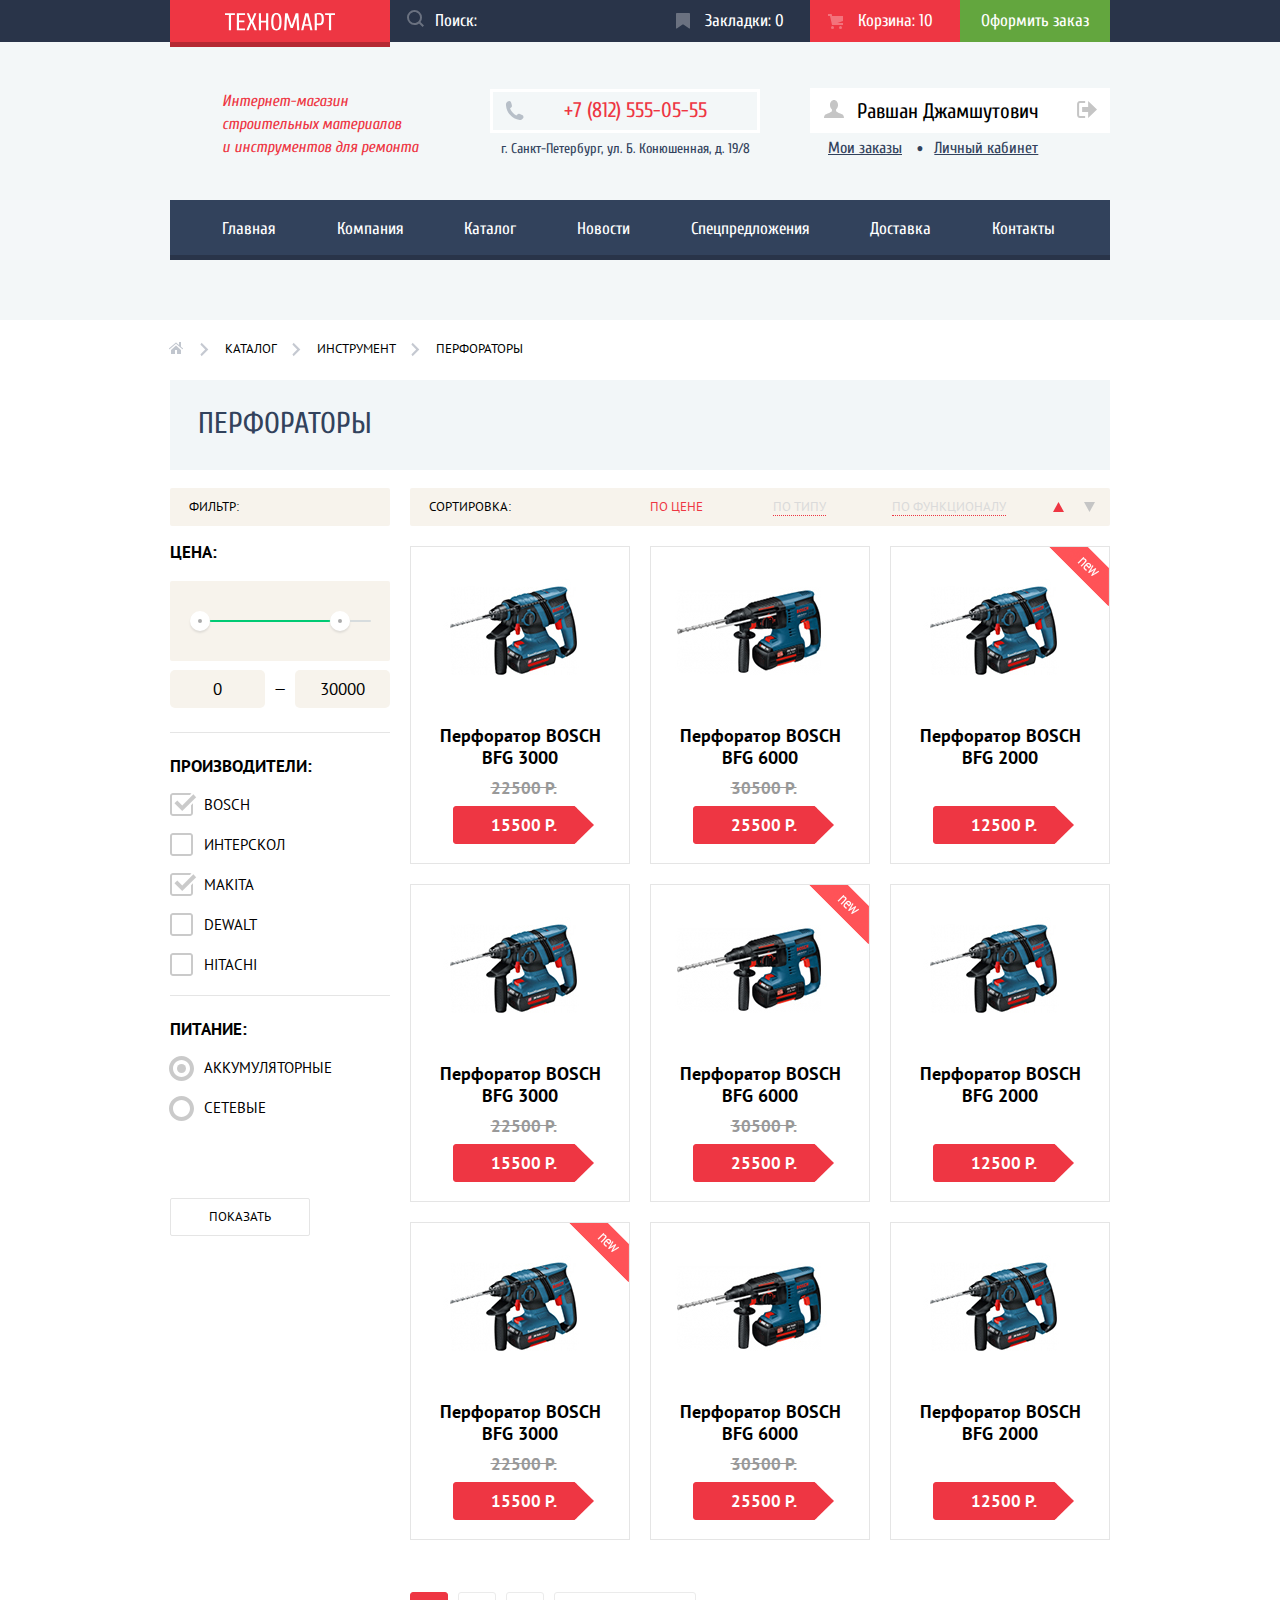
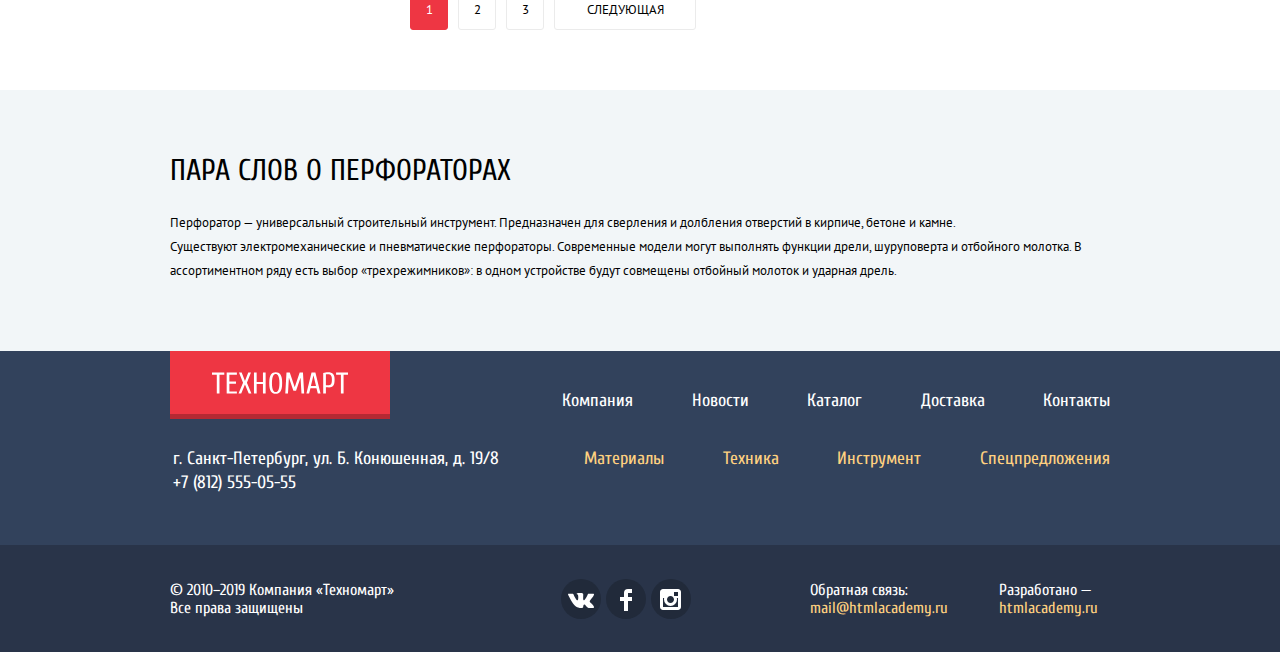
==== commit 6c1f5cb8: "Личный проект: завершаем вёрстку" ====
--- a/catalog.html
+++ b/catalog.html
@@ -4,8 +4,7 @@
   <meta charset="UTF-8">
   <link href="https://fonts.googleapis.com/css?family=Cuprum:400,400i,700%7CPT+Sans:400,700&display=swap&subset=cyrillic" rel="stylesheet">
   <link rel="stylesheet" href="css/normalize.css"/>
-  <!-- <link rel="stylesheet" href="css/style.css"/> -->
-  <link rel="stylesheet" href="css/style-ap.css"/>
+  <link rel="stylesheet" href="css/style-ap-min.css"/>
   <title>Каталог товаров Техномарт</title>
 </head>
 
@@ -30,16 +29,16 @@
 
         <a class="header-lnk" href="#">
           <img src="img/icon-bookmark.svg" alt="Количество закладок" width="14" height="16"/>
-          <span>Закладки: 0</span>
+          Закладки: 0
         </a>
 
         <a class="header-lnk cart-with-goods" href="#">
-          <!-- <img src="img/icon-cart.svg" alt="Корзина" width="15" height="15"/> -->
-          <span>Корзина: 10</span>
+          <img src="img/icon-cart.svg" alt="Корзина" width="15" height="15"/>
+          Корзина: 10
         </a>
 
         <a class="header-lnk" href="#">
-          <span>Оформить заказ</span>
+          Оформить заказ
         </a>
       </div>
     </section>
@@ -66,7 +65,7 @@
                 <path d="M17.881 14.166c-2.144-.735-4.256-1.666-5.207-2.39-.657-.501-.77-1.618-.517-2.415 1.118-.903 1.864-2.477 1.864-4.278C14.021 2.276 12.221 0 10 0S5.979 2.276 5.979 5.083c0 1.801.746 3.374 1.863 4.277.253.798.141 1.915-.517 2.416-.95.724-3.063 1.654-5.207 2.39S0 18 0 18h20s.025-3.099-2.119-3.834z"/>
               </svg>
 
-              <span>Равшан Джамшутович</span>
+              Равшан Джамшутович
             </a>
             <a class="authorized-person-lnk" href="#">
               <svg xmlns="http://www.w3.org/2000/svg" width="21" height="17" viewbox="0 0 21 17">
@@ -135,7 +134,6 @@
       </div>
     </section>
 
-    <!-- <div class="container-catalog container"> -->
     <div class="container">
       <section class="filter-section">
         <div>
@@ -249,11 +247,10 @@
 
               <div class="on-hover-item-action-block">
                 <a class="on-hover-item-lnk on-hover-buy-btn" href="#">
-                  <!-- <img src="img/icon-cart.svg" alt="корзина" width="15" height="15"> -->
-                  <span class="on-hover-item-text-buy">Купить</span>
-                </a>
-                <a class="on-hover-item-lnk on-hover-bookmark-btn" href="#">
-                  <span class="on-hover-item-text-bookmark">В закладки</span>
+                  Купить
+                </a>
+                <a class="on-hover-item-lnk on-hover-bookmark-btn" href="#">
+                  В закладки
                 </a>
               </div>
             </li>
@@ -275,11 +272,10 @@
 
               <div class="on-hover-item-action-block">
                 <a class="on-hover-item-lnk on-hover-buy-btn" href="#">
-                  <!-- <img src="img/icon-cart.svg" alt="корзина" width="15" height="15"> -->
-                  <span class="on-hover-item-text-buy">Купить</span>
-                </a>
-                <a class="on-hover-item-lnk on-hover-bookmark-btn" href="#">
-                  <span class="on-hover-item-text-bookmark">В закладки</span>
+                  Купить
+                </a>
+                <a class="on-hover-item-lnk on-hover-bookmark-btn" href="#">
+                  В закладки
                 </a>
               </div>
             </li>
@@ -301,11 +297,10 @@
 
               <div class="on-hover-item-action-block">
                 <a class="on-hover-item-lnk on-hover-buy-btn" href="#">
-                  <!-- <img src="img/icon-cart.svg" alt="корзина" width="15" height="15"> -->
-                  <span class="on-hover-item-text-buy">Купить</span>
-                </a>
-                <a class="on-hover-item-lnk on-hover-bookmark-btn" href="#">
-                  <span class="on-hover-item-text-bookmark">В закладки</span>
+                  Купить
+                </a>
+                <a class="on-hover-item-lnk on-hover-bookmark-btn" href="#">
+                  В закладки
                 </a>
               </div>
             </li>
@@ -327,11 +322,10 @@
 
               <div class="on-hover-item-action-block">
                 <a class="on-hover-item-lnk on-hover-buy-btn" href="#">
-                  <!-- <img src="img/icon-cart.svg" alt="корзина" width="15" height="15"> -->
-                  <span class="on-hover-item-text-buy">Купить</span>
-                </a>
-                <a class="on-hover-item-lnk on-hover-bookmark-btn" href="#">
-                  <span class="on-hover-item-text-bookmark">В закладки</span>
+                  Купить
+                </a>
+                <a class="on-hover-item-lnk on-hover-bookmark-btn" href="#">
+                  В закладки
                 </a>
               </div>
             </li>
@@ -354,11 +348,10 @@
 
               <div class="on-hover-item-action-block">
                 <a class="on-hover-item-lnk on-hover-buy-btn" href="#">
-                  <!-- <img src="img/icon-cart.svg" alt="корзина" width="15" height="15"> -->
-                  <span class="on-hover-item-text-buy">Купить</span>
-                </a>
-                <a class="on-hover-item-lnk on-hover-bookmark-btn" href="#">
-                  <span class="on-hover-item-text-bookmark">В закладки</span>
+                  Купить
+                </a>
+                <a class="on-hover-item-lnk on-hover-bookmark-btn" href="#">
+                  В закладки
                 </a>
               </div>
             </li>
@@ -379,11 +372,10 @@
 
               <div class="on-hover-item-action-block">
                 <a class="on-hover-item-lnk on-hover-buy-btn" href="#">
-                  <!-- <img src="img/icon-cart.svg" alt="корзина" width="15" height="15"> -->
-                  <span class="on-hover-item-text-buy">Купить</span>
-                </a>
-                <a class="on-hover-item-lnk on-hover-bookmark-btn" href="#">
-                  <span class="on-hover-item-text-bookmark">В закладки</span>
+                  Купить
+                </a>
+                <a class="on-hover-item-lnk on-hover-bookmark-btn" href="#">
+                  В закладки
                 </a>
               </div>
             </li>
@@ -406,11 +398,10 @@
 
               <div class="on-hover-item-action-block">
                 <a class="on-hover-item-lnk on-hover-buy-btn" href="#">
-                  <!-- <img src="img/icon-cart.svg" alt="корзина" width="15" height="15"> -->
-                  <span class="on-hover-item-text-buy">Купить</span>
-                </a>
-                <a class="on-hover-item-lnk on-hover-bookmark-btn" href="#">
-                  <span class="on-hover-item-text-bookmark">В закладки</span>
+                  Купить
+                </a>
+                <a class="on-hover-item-lnk on-hover-bookmark-btn" href="#">
+                  В закладки
                 </a>
               </div>
             </li>
@@ -432,11 +423,10 @@
 
               <div class="on-hover-item-action-block">
                 <a class="on-hover-item-lnk on-hover-buy-btn" href="#">
-                  <!-- <img src="img/icon-cart.svg" alt="корзина" width="15" height="15"> -->
-                  <span class="on-hover-item-text-buy">Купить</span>
-                </a>
-                <a class="on-hover-item-lnk on-hover-bookmark-btn" href="#">
-                  <span class="on-hover-item-text-bookmark">В закладки</span>
+                  Купить
+                </a>
+                <a class="on-hover-item-lnk on-hover-bookmark-btn" href="#">
+                  В закладки
                 </a>
               </div>
             </li>
@@ -457,11 +447,10 @@
 
               <div class="on-hover-item-action-block">
                 <a class="on-hover-item-lnk on-hover-buy-btn" href="#">
-                  <!-- <img src="img/icon-cart.svg" alt="корзина" width="15" height="15"> -->
-                  <span class="on-hover-item-text-buy">Купить</span>
-                </a>
-                <a class="on-hover-item-lnk on-hover-bookmark-btn" href="#">
-                  <span class="on-hover-item-text-bookmark">В закладки</span>
+                  Купить
+                </a>
+                <a class="on-hover-item-lnk on-hover-bookmark-btn" href="#">
+                  В закладки
                 </a>
               </div>
             </li>
@@ -593,10 +582,10 @@
     <p>Товар добавлен в корзину!</p>
     <div class="popup-btns">
       <a class="main-page-body-btn popup-lnk-finish" href="#">
-        <span class="popup-lnk-text">Оформить заказ</span>
+        Оформить заказ
       </a>
       <a class="main-page-body-btn popup-lnk-continue" href="#">
-        <span class="popup-lnk-text">Продолжить покупки</span>
+        Продолжить покупки
       </a>
     </div>
   </section>
--- a/css/style-ap-min.css
+++ b/css/style-ap-min.css
@@ -0,0 +1 @@
+html{-webkit-box-sizing:border-box;box-sizing:border-box;min-width:940px;font-family:"Cuprum",sans-serif;color:#000}*,::after,::before{-webkit-box-sizing:inherit;box-sizing:inherit}body{margin:0;padding:0;background-color:#fff}img{max-width:100%;height:auto}a{text-decoration:none}.visually-hidden{position:absolute;width:1px;height:1px;padding:0;overflow:hidden;border:0;clip:rect(1px,1px,1px,1px)}.header-top-page-stripe-section{height:42px;overflow:visible;font-size:17px;line-height:18px;color:#fff;background-color:#293449}.header-top-page-stripe-section a{color:inherit}.footer-top-section .main-logo,.header-top-page-stripe-section .main-logo{z-index:20;display:block;width:220px;height:47px;text-align:center;background-color:#ee3643;-webkit-box-shadow:inset 0 -5px 0 0 #b52933;box-shadow:inset 0 -5px 0 0 #b52933;fill:#fff}.footer-top-section .footer-logo{width:220px;height:68px}.main-logo-svg{width:50%;height:50%;margin:10px auto auto}.footer-top-section .main-logo:hover,.header-top-page-stripe-section .main-logo:hover{background-color:#ca2c37;-webkit-box-shadow:inset 0 -5px 0 0 #9a212a;box-shadow:inset 0 -5px 0 0 #9a212a}.footer-top-section .main-logo:active,.header-top-page-stripe-section .main-logo:active{background-color:#ba2732;-webkit-box-shadow:inset 0 -5px 0 0 #8e1e26;box-shadow:inset 0 -5px 0 0 #8e1e26}.header-lnk img{vertical-align:middle;opacity:.3;margin-right:15px}.header-lnk:focus img,.header-lnk:hover img{opacity:1}.header-lnk:active img,.main-page-menu-item:active a{opacity:.5}.header-lnk.cart-with-goods{background-color:#ee3643}.h1-header{font-style:italic;font-weight:400;font-size:16px;line-height:23px;color:#ee3643}.h2-header{font-size:30px;line-height:30px;color:#32425c}.h2-catalog-background{background-color:#f2f6f8}.header-middle-section{background-color:#f3f7f8}.header-navigation-section{font-size:17px;line-height:17px;color:#fff;background-color:#f4f7f9}.main-page-menu-list{margin:0;padding:0;list-style:none}.header-search-field{color:#fff;background-color:transparent;border:0}.header-search-field:focus{color:#000;background-color:#fff}.header-search-field:focus~.search-btn{background-color:#fff}.search-btn svg{opacity:.3;fill:#fff}.header-search-field:focus~.search-btn svg{opacity:1;fill:#ee3643}.search-btn{background:0 0;border:0}.search-form:active,.search-form:hover{background-color:#212a3a}.filter-input[type=checkbox]+label:hover::before,.filter-input[type=radio]+label:hover::before,.search-form:hover svg{opacity:1}.header-lnk:focus:not(:last-child),.header-lnk:hover:not(:last-child){background-color:#212a3a}.header-lnk.cart-with-goods:focus,.header-lnk.cart-with-goods:hover{background-color:#ca2c37}.main-page-menu-item:focus,.main-page-menu-item:hover{background-color:#293449}.main-page-menu-item:active{background-color:#1d2739}.header-lnk:active:not(:last-child){background-color:#161d29}.header-lnk.cart-with-goods:active{background-color:#ee3643}.header-lnk:last-child{background-color:#63a63e}.header-lnk:last-child:focus,.header-lnk:last-child:hover{background-color:#5fbb2d}.header-lnk:last-child:active{background-color:#518534}.header-lnk:active:not(:last-child) span{opacity:.6}.header-lnk:active:last-child span{opacity:.5}.footer-menu-qlinks-list a,.main-page-menu-item a{color:#fff}.header-contacts-block span{font-size:14px;line-height:24px;color:#32425c}.header-contact-phone span{font-size:21px;line-height:21px;color:#ee3643;margin-right:50px}.login-links svg{margin-right:13px;margin-left:13px;fill:#c5c5c5}.login-links:focus svg,.login-links:hover svg{fill:#32425c}.login-links{font-size:21px;line-height:21px;color:#000;background-color:#fff}.login-links:focus,.login-links:hover{color:#ee3643;fill:#32425c}.login-links:active{color:#cacaca}.filter-sort-btn-dir svg,.login-links:active svg{fill:#c5c5c5}.catalog-description-section h2,.main-page-about-section h2,.main-page-contacts-section h2,.main-page-popular-brands-section h2,.main-page-popular-goods-section h2,.main-page-service-section h2{font-size:30px;line-height:30px}.main-page-about-section h2,.main-page-contacts-section h2{font-weight:400;text-transform:uppercase}.main-page-service-section{background-color:#f4f7f9}.catalog-description-section p,.main-page-service-header p,.main-page-service-section p .catalog-description-section p,.main-page-service-slide p{font-weight:400;font-size:13px;line-height:24px;font-family:"PT Sans",sans-serif}.main-page-popular-brands-section ul,.main-page-popular-goods-section ul,.main-page-service-list{list-style:none}.main-page-service-list-item label{font-weight:700;font-size:21px;line-height:30px;color:#fff;display:block;height:61px}.main-page-service-list-item{background-color:#32425c}.main-page-service-list-item:not(:first-child){-webkit-box-shadow:inset 0 1px 0 0 #293449,inset 0 2px 0 0 #405069;box-shadow:inset 0 1px 0 0 #293449,inset 0 2px 0 0 #405069}.main-page-service-list-item:hover{background-color:#293449;-webkit-box-shadow:none;box-shadow:none}.main-page-popular-brands-section h2,.main-page-popular-goods-section h2{color:#32425c;text-transform:uppercase}.catalog-description-section h2,.main-page-service-section h2{font-weight:400;text-transform:uppercase}.main-page-body-btn,.main-page-service-section h3{font-size:36px;line-height:36px;color:#32425c;text-transform:uppercase}.main-page-popular-brands-section div,.main-page-popular-goods-section>div{background-color:#f9f5f0}.main-page-about-section p,.main-page-contacts-section p{font-style:normal;font-weight:400;font-size:13px;line-height:24px;font-family:"PT Sans",sans-serif}.main-page-about-section ul{list-style:none;font-size:18px;line-height:20px}.main-page-body-btn{display:-webkit-inline-box;display:-ms-inline-flexbox;display:inline-flex;-webkit-box-pack:center;-ms-flex-pack:center;justify-content:center;-webkit-box-align:center;-ms-flex-align:center;align-items:center;width:auto;height:38px;font-size:14px;line-height:18px;color:#fff;background-color:#ee3643;border:0;border-radius:3px;cursor:pointer}.main-page-body-btn:focus,.main-page-body-btn:hover{background-color:#ca2c37}.main-page-body-btn:active{background-color:#ba2732}.footer-middle-section,.footer-top-section{background-color:#32425c}.footer-bottom-section{background-color:#293449}.footer-menu-qlinks-list{list-style:none;font-size:18px;line-height:24px}.footer-catalog-qlinks-list{padding:0}.footer-catalog-qlinks-list,.footer-social-links-list{list-style:none;font-size:18px;line-height:24px}.footer-catalog-qlinks-list a{padding:0;color:#ffd180}.footer-catalog-qlinks-item:first-child{padding-left:0}.footer-catalog-qlinks-item:last-child{padding-right:0}.footer-catalog-qlinks-list a:focus,.footer-catalog-qlinks-list a:hover,.footer-menu-qlinks-list a:focus,.footer-menu-qlinks-list a:hover{text-decoration:underline}.footer-catalog-qlinks-list a:active,.footer-menu-qlinks-list a:active{text-decoration:none;opacity:.5}.footer-middle-section p{font-size:18px;line-height:24px;color:#fff}.footer-bottom-section{font-size:16px;line-height:18px;color:#fff}.footer-bottom-section a{color:#ffd180;text-decoration:none}.footer-social-link-item a{display:-webkit-inline-box;display:-ms-inline-flexbox;display:block;width:40px;height:40px;line-height:40px;text-align:center;background-color:#212a3a;border-radius:50%}.footer-social-link-item a:active,.footer-social-link-item a:hover{background-color:#ee3643}.footer-feedback-block a:focus,.footer-feedback-block a:hover{text-decoration:underline}.footer-feedback-block a:active{color:#ee3643;text-decoration:none}.authorized-person-name-block{background-color:#fff}.authorized-person-lnk{font-size:21px;line-height:21px;color:#000;fill:#c5c5c5}.authorized-person-lnk:focus,.authorized-person-lnk:hover{fill:#32425c}.authorized-person-lnk:active{color:#c5c5c5;fill:#c5c5c5}.authorized-person-links-block a{font-size:16px;line-height:18px;color:#32425c;text-decoration:underline}.authorized-person-links-block a:focus,.authorized-person-links-block a:hover{color:#ee3643}.authorized-person-links-block a:active{color:#32425c;opacity:.3}.breadcrumbs-list{list-style:none;font-size:13px;line-height:18px;font-family:"PT Sans",sans-serif;text-transform:uppercase}.breadcrumbs-list a{color:#000}.filter-btn,.filter-legend,.filter-list{font-style:normal;font-family:"PT Sans",sans-serif;text-transform:uppercase}.filter-legend{font-size:17px;line-height:30px;color:#000;font-weight:700}.filter-btn,.filter-list{font-weight:400}.filter-list{margin:0;padding:0;list-style:none;color:#000;font-size:15px;line-height:20px}.filter-btn{font-size:13px;line-height:18px;background:0 0;border:1px solid #e5e5e5;border-radius:2px}.catalog-items-list,.catalog-items-list li{padding:0;list-style:none}.catalog-items-list li{margin:0}.catalog-item a{font-style:normal;font-weight:700;font-size:18px;line-height:20px;font-family:"PT Sans",sans-serif;color:#000}.catalog-item,.main-page-popular-brands-item{border:1px solid #e5e5e5}.catalog-item:hover,.main-page-popular-brands-item:hover{-webkit-box-shadow:0 6px 30px -15px #000;box-shadow:0 6px 30px -15px #000}.main-page-popular-brands-item:active{-webkit-box-shadow:0 3px 15px -8px #000;box-shadow:0 3px 15px -8px #000}.catalog-item .current-price,.old-price{font-style:normal;font-weight:700;font-size:17px;line-height:18px;font-family:"PT Sans",sans-serif}.old-price{text-decoration:line-through;color:#999}.catalog-item .current-price{position:relative;display:inline-block;width:141px;height:38px;margin-top:9px;margin-bottom:10px;padding-top:10px;vertical-align:bottom;color:#fff;background-image:url(../img/red-button.svg);background-repeat:no-repeat;background-position:0 0}.catalog-item .current-price::before{content:"";position:absolute;top:1px;left:14px;z-index:-1;width:110px;height:36px;background-color:#ee3643;border-radius:3px}.on-hover-item-action-block{display:none}.catalog-item:hover .on-hover-item-action-block{display:-webkit-box;display:-ms-flexbox;display:flex}.catalog-item:hover img:not([alt=корзина]){opacity:0}.on-hover-item-action-block .on-hover-buy-btn{position:relative;padding-top:10px;color:#fff;background-color:#63a63e;border-radius:2px;-webkit-box-shadow:inset 0 -3px 0 0 #367315;box-shadow:inset 0 -3px 0 0 #367315}.on-hover-buy-btn::after{content:"";position:absolute;top:10px;left:13px;width:15px;height:15px;background-image:url(../img/icon-cart.svg);background-repeat:no-repeat;opacity:.3}.on-hover-buy-btn:active::after,.on-hover-buy-btn:focus::after,.on-hover-buy-btn:hover::after{opacity:1}.on-hover-buy-btn:focus,.on-hover-buy-btn:hover{background-color:#5fbb2d}.on-hover-buy-btn:active{background-color:#518534;-webkit-box-shadow:inset 0 -3px 0 0 #518534;box-shadow:inset 0 -3px 0 0 #518534}.on-hover-item-action-block .on-hover-bookmark-btn{color:#32425c;background-color:#fff;border:3px solid #63a63e;border-radius:2px}.on-hover-bookmark-btn:focus,.on-hover-bookmark-btn:hover{border-color:#32425c}.on-hover-bookmark-btn:active{border-color:#32425c;opacity:.3}.main-page-promo-block{font-weight:700;font-size:24px;line-height:30px;color:#fff;background-color:#160e0b}.main-page-promo-block-bg1{background-color:#ffbf47;background-image:url(../img/icon-1.svg);background-repeat:no-repeat;background-position:213px 31px}.main-page-promo-block-bg2,.main-page-promo-block-bg3{background-color:#3bbce3;background-image:url(../img/icon-2.svg);background-repeat:no-repeat;background-position:197px 33px}.main-page-promo-block-bg3{background-color:#dc91d8;background-image:url(../img/icon-3.svg);background-position:191px 31px}.main-page-promo-block-bg4,.main-page-promo-block-bg5{background-color:#8ed78f;background-image:url(../img/icon-4.svg);background-repeat:no-repeat;background-position:196px 25px}.main-page-promo-block-bg5{background-color:#ffc047;background-image:url(../img/icon-5.svg);background-position:191px 32px}.main-page-promo-lnk{font-size:14px;line-height:18px;color:#fff;text-transform:uppercase;background-color:rgba(0,0,0,.1);border-radius:2px}.main-page-promo-lnk:focus,.main-page-promo-lnk:hover{background-color:rgba(0,0,0,.2)}.main-page-promo-lnk:active{background-color:rgba(0,0,0,.3)}.filter-section div{border-radius:2px}.filter-section div,.filter-sort-section{background-color:#f7f3ec}.filter-section>div{margin-bottom:11px}.filter-sort-section ul,.h2-filter{font-style:normal;font-weight:400;font-size:13px;line-height:18px;font-family:"PT Sans",sans-serif;text-transform:uppercase}.h2-filter{margin:0}.filter-sort-section ul{list-style:none}.filter-sort-list a{color:#dadada}.filter-sort-item a,.filter-sort-item:hover a{border-bottom-width:1px;border-bottom-style:dotted;border-bottom-color:#ee3643}.filter-sort-item:hover a{color:#000;border-bottom-style:solid}.filter-sort-item a:focus,.filter-sort-item-current a{color:#ee3643;border-bottom:none}.filter-sort-btn-dir:hover svg{fill:#231f20}.active-sort svg,.filter-sort-btn-dir:focus svg{fill:#ee3643}.catalog-paginator-list{list-style:none}.catalog-paginator-block a{font-style:normal;font-weight:400;font-size:13px;line-height:18px;font-family:"PT Sans",sans-serif;color:#000;text-transform:uppercase}.catalog-paginator-item{border:1px solid #ebebeb}.catalog-paginator-item:active{border:1px solid #ee3643}.catalog-paginator-item.catalog-paginator-item-current{background-color:#ee3643;border-color:#ee3643}.catalog-paginator-item:hover:not(.catalog-paginator-item-current){border:1px solid #bdc6ca}.catalog-paginator-item-current a{color:#fff}.page-body{display:-webkit-box;display:-ms-flexbox;display:flex;-webkit-box-orient:vertical;-webkit-box-direction:normal;-ms-flex-direction:column;flex-direction:column;-webkit-box-pack:start;-ms-flex-pack:start;justify-content:flex-start}.page-body .page-header{margin-bottom:59px}.page-body .page-header,.page-body .page-header-catalog{-ms-flex-negative:0;flex-shrink:0;min-height:320px;background:#f3f7f8}.container{width:940px;margin:0 auto;padding:0}.header-top-page-stripe-section .container{display:-webkit-box;display:-ms-flexbox;display:flex;-ms-flex-negative:0;flex-shrink:0;-ms-flex-preferred-size:940px;flex-basis:940px;-webkit-box-pack:justify;-ms-flex-pack:justify;justify-content:space-between;-webkit-box-align:stretch;-ms-flex-align:stretch;align-items:stretch;height:42px}.header-lnk{display:-webkit-box;display:-ms-flexbox;display:flex;-webkit-box-pack:center;-ms-flex-pack:center;justify-content:center;-webkit-box-align:center;-ms-flex-align:center;align-items:center}.header-top-page-stripe-section{max-height:42px}.container .header-lnk{-ms-flex-negative:0;flex-shrink:0;-ms-flex-preferred-size:150px;flex-basis:150px}.container .header-lnk:not(:last-child){padding-right:10px}.main-logo,.search-form{-ms-flex-negative:0;flex-shrink:0;-ms-flex-preferred-size:220px;flex-basis:220px}.search-form{display:-webkit-box;display:-ms-flexbox;display:flex;-webkit-box-flex:1;-ms-flex-positive:1;flex-grow:1;flex-shrink:1;-ms-flex-preferred-size:270px;flex-basis:270px}.header-lnk:not(:last-child) span{margin-right:10px}.search-btn{-webkit-box-ordinal-group:2;-ms-flex-order:1;order:1;padding-left:17px}.header-search-field{-webkit-box-flex:1;-ms-flex-positive:1;flex-grow:1;-webkit-box-ordinal-group:3;-ms-flex-order:2;order:2;padding-left:5px}.header-middle-section,.header-middle-section .container{display:-webkit-box;display:-ms-flexbox;display:flex;-ms-flex-preferred-size:940px;flex-basis:940px}.header-middle-section{height:158px}.header-middle-section .container{-ms-flex-negative:0;flex-shrink:0;-webkit-box-pack:start;-ms-flex-pack:start;justify-content:flex-start;-webkit-box-align:center;-ms-flex-align:center;align-items:center}.header-middle-section .h1-header{-ms-flex-negative:0;flex-shrink:0;-ms-flex-preferred-size:197px;flex-basis:197px;margin-top:18px;margin-left:52px}.header-contacts-block,.header-not-authorized-person-block{display:-webkit-box;display:-ms-flexbox;display:flex;-ms-flex-negative:0;flex-shrink:0}.header-contacts-block{-ms-flex-wrap:wrap;flex-wrap:wrap;-webkit-box-align:center;-ms-flex-align:center;align-items:center;margin-top:7px;-ms-flex-preferred-size:270px;flex-basis:270px;-webkit-box-pack:center;-ms-flex-pack:center;justify-content:center;margin-left:71px}.header-not-authorized-person-block{-ms-flex-preferred-size:280px;flex-basis:280px;-webkit-box-pack:justify;-ms-flex-pack:justify;justify-content:space-between;margin-left:70px}.header-middle-section .header-not-authorized-person-block{margin-bottom:21px}.header-contact-phone,.login-links{display:-webkit-box;display:-ms-flexbox;display:flex;-webkit-box-align:center;-ms-flex-align:center;align-items:center}.login-links{min-height:45px}.header-contact-phone{-ms-flex-preferred-size:320px;flex-basis:320px;-webkit-box-pack:justify;-ms-flex-pack:justify;justify-content:space-between;height:44px;margin-bottom:4px;border:3px solid #fff}.header-contact-phone img{margin-left:12px}.header-not-authorized-person-block a:first-child{-ms-flex-negative:0;flex-shrink:0;-ms-flex-preferred-size:121px;flex-basis:121px}.header-not-authorized-person-block a:last-child{-ms-flex-negative:0;flex-shrink:0;-ms-flex-preferred-size:150px;flex-basis:150px;-webkit-box-pack:center;-ms-flex-pack:center;justify-content:center}.header-navigation-section,.header-navigation-section .main-page-menu-list,.main-page-menu-item a{display:-webkit-box;display:-ms-flexbox;display:flex}.header-navigation-section{-ms-flex-preferred-size:940px;flex-basis:940px;-webkit-box-pack:center;-ms-flex-pack:center;justify-content:center;min-height:60px;max-height:180px}.header-navigation-section .main-page-menu-list{-webkit-box-flex:0;-ms-flex-positive:0;flex-grow:0;-ms-flex-negative:0;flex-shrink:0;-ms-flex-preferred-size:940px;flex-basis:940px;-ms-flex-wrap:wrap;flex-wrap:wrap;-webkit-box-pack:justify;-ms-flex-pack:justify;justify-content:space-between;max-height:180px;background-color:#32425c;-webkit-box-shadow:inset 0 -5px 0 0 #293449;box-shadow:inset 0 -5px 0 0 #293449}.main-page-menu-list .main-page-menu-item{margin:0;padding:0}.main-page-menu-item a{-webkit-box-flex:1;-ms-flex-positive:1;flex-grow:1;-ms-flex-negative:0;flex-shrink:0;padding:20px 30px}.main-page-menu-item:first-child a{padding-left:52px}.main-page-menu-item:last-child a{padding-right:55px}.main-page-about-section{-ms-flex-preferred-size:520px;flex-basis:520px}.main-page-contacts-section{-ms-flex-preferred-size:300px;flex-basis:300px}.main-page-about-section p:first-of-type{margin-bottom:25px}.main-page-about-section p:last-of-type{margin-bottom:20px}.main-page-contacts-section p{margin-bottom:33px}.main-page-contacts-section a.main-page-body-btn{display:-webkit-box;display:-ms-flexbox;display:flex;-webkit-box-pack:center;-ms-flex-pack:center;justify-content:center;-ms-flex-line-pack:center;align-content:center;margin-top:35px}.delivery-list{padding:0;margin:0 0 37px 36px}.delivery-list li:not(:last-child){margin-bottom:20px}.delivery-list li,.main-page-popular-brands-section div,.main-page-popular-goods-section>div{position:relative}.delivery-list li::before{content:"";position:absolute;top:10px;left:-36px;width:25px;height:2px;background-color:#ee3643}.main-page-about-section a.main-page-body-btn{-webkit-box-flex:0;-ms-flex-positive:0;flex-grow:0;-ms-flex-negative:0;flex-shrink:0;-ms-flex-preferred-size:220px;flex-basis:220px;-webkit-box-pack:center;-ms-flex-pack:center;justify-content:center;-ms-flex-line-pack:center;align-content:center;margin-right:300px}.footer-logo,.footer-top-section,.main-page-about-section a.main-page-body-btn{display:-webkit-box;display:-ms-flexbox;display:flex}.footer-top-section{-webkit-box-pack:justify;-ms-flex-pack:justify;justify-content:space-between;-ms-flex-preferred-size:940px;flex-basis:940px}.footer-logo svg{width:62%;height:62%;margin-top:11px}.footer-logo{-ms-flex-preferred-size:220px;flex-basis:220px;margin-bottom:10px}.footer-menu-qlinks-list,.footer-middle-section,.footer-middle-section .container,.footer-top-section .container{display:-webkit-box;display:-ms-flexbox;display:flex;-webkit-box-pack:justify;-ms-flex-pack:justify;justify-content:space-between}.footer-menu-qlinks-list{-ms-flex-wrap:wrap;flex-wrap:wrap;-ms-flex-line-pack:center;align-content:center;margin:22px 0 0;padding:0;-ms-flex-preferred-size:548px;flex-basis:548px}.footer-middle-section,.footer-middle-section .container{-ms-flex-preferred-size:940px;flex-basis:940px}.container .footer-middle-contacts{display:-webkit-box;display:-ms-flexbox;display:flex;margin-bottom:50px;margin-left:3px}.container .footer-catalog-qlinks-list{-ms-flex-preferred-size:526px;flex-basis:526px;-ms-flex-wrap:wrap;flex-wrap:wrap}.footer-bottom-section{display:-webkit-box;display:-ms-flexbox;display:flex;-ms-flex-preferred-size:940px;flex-basis:940px}.container .footer-catalog-qlinks-list,.footer-bottom-section .container,.footer-social-links-list{display:-webkit-box;display:-ms-flexbox;display:flex;-webkit-box-pack:justify;-ms-flex-pack:justify;justify-content:space-between}.footer-bottom-section .container{-webkit-box-align:center;-ms-flex-align:center;align-items:center;min-height:107px;-ms-flex-preferred-size:940px;flex-basis:940px}.footer-copyright,.footer-social-links-list{-ms-flex-negative:0;flex-shrink:0;-ms-flex-preferred-size:271px;flex-basis:271px}.footer-social-links-list{-ms-flex-preferred-size:130px;flex-basis:130px;margin:0;padding:0}.footer-social-link-item img{padding-top:10px}.footer-social-link-item:first-child img{padding-top:14px}.footer-feedback-block{display:-webkit-box;display:-ms-flexbox;display:flex;-ms-flex-preferred-size:300px;flex-basis:300px;-ms-flex-wrap:wrap;flex-wrap:wrap;-webkit-box-pack:justify;-ms-flex-pack:justify;justify-content:space-between}.footer-email,.footer-feedback{display:inline-block;width:140px}.footer-email{width:95px;margin-right:16px}.header-authorized-person-block p{margin:0}.header-authorized-person-block{display:-webkit-box;display:-ms-flexbox;display:flex;-ms-flex-negative:0;flex-shrink:0;-ms-flex-preferred-size:300px;flex-basis:300px;-webkit-box-orient:vertical;-webkit-box-direction:normal;-ms-flex-direction:column;flex-direction:column;-webkit-box-pack:start;-ms-flex-pack:start;justify-content:flex-start;margin-top:5px;margin-left:50px}.authorized-person-name-block{display:-webkit-box;display:-ms-flexbox;display:flex;-webkit-box-align:center;-ms-flex-align:center;align-items:center;width:300px;height:45px}.authorized-person-name-block a{margin-left:13px}.authorized-person-name-block a:last-of-type{margin-left:36px}.authorized-person-lnk svg{margin-top:2px;margin-right:8px;margin-left:1px}.authorized-person-links-block{display:-webkit-box;display:-ms-flexbox;display:flex;-ms-flex-negative:0;flex-shrink:0;-webkit-box-pack:justify;-ms-flex-pack:justify;justify-content:space-between;width:328px;padding-top:6px;padding-left:18px}.authorized-person-links-block::after{content:"•";position:relative;top:0;right:215px;display:inline-block;font-weight:700;font-size:18px;font-family:"Times New Roman",Times,serif;vertical-align:top;color:#32425c}.authorized-person-links-block a:last-of-type{padding-right:61px}.breadcrumbs-list,.catalog-navigation .container{display:-webkit-box;display:-ms-flexbox;display:flex}.catalog-navigation .container{-ms-flex-wrap:wrap;flex-wrap:wrap;max-width:940px;margin-bottom:18px;height:150px}.breadcrumbs-list{width:940px;height:60px;margin:0;padding:20px 0 0}.breadcrumbs-list .breadcrumbs-list-item:not(:first-child){margin-left:40px}.h2-catalog-background .h2-header,.main-page-popular-brands-section .h2-header,.main-page-popular-goods-section .h2-header{display:-webkit-box;display:-ms-flexbox;display:flex;width:940px;height:90px;margin:0 auto;padding-top:29px;padding-left:28px;font-style:initial;font-weight:400;font-size:30px;line-height:30px;font-family:"Cuprum",sans-serif;text-transform:uppercase}.container-catalog{display:-webkit-box;display:-ms-flexbox;display:flex;-ms-flex-negative:0;flex-shrink:0;-ms-flex-preferred-size:940px;flex-basis:940px;-webkit-box-orient:horizontal;-webkit-box-direction:normal;-ms-flex-direction:row;flex-direction:row;-ms-flex-wrap:wrap;flex-wrap:wrap;-webkit-box-pack:start;-ms-flex-pack:start;justify-content:flex-start;margin:0 auto}.filter-section{-ms-flex-preferred-size:220px;flex-basis:220px;margin:0 10px 0 0}.catalog-block,.filter-section,.filter-sort-section{display:-webkit-box;display:-ms-flexbox;display:flex;-ms-flex-negative:0;flex-shrink:0}.catalog-block{-ms-flex-preferred-size:710px;flex-basis:710px}.catalog-block,.filter-sort-section{-ms-flex-wrap:wrap;flex-wrap:wrap;margin:0}.catalog-block{padding-left:10px}.catalog-item h3,.catalog-item p{padding:0}.filter-sort-item,.filter-sort-list,.main-page-popular-brands-section ul,.main-page-popular-goods-section ul{margin:0;padding:0}.filter-section .h2-filter,.filter-sort-section .h2-filter{padding-top:10px;padding-left:19px}.filter-sort-section .filter-sort-list{display:-webkit-box;display:-ms-flexbox;display:flex;padding-top:10px;padding-left:139px}.filter-sort-item:not(:first-child){margin-left:70px}.filter-sort-item:last-child{margin-left:66px}.filter-section{-webkit-box-orient:vertical;-webkit-box-direction:normal;-ms-flex-direction:column;flex-direction:column}.filter-section h2,.filter-sort-section{height:38px;border-radius:2px}.filter-sort-section{-ms-flex-preferred-size:700px;flex-basis:700px;-webkit-box-orient:horizontal;-webkit-box-direction:normal;-ms-flex-direction:row;flex-direction:row;margin-bottom:10px}.filter-sort-btn-dir{margin-left:20px;padding-top:10px}.filter-sort-btn-dir:first-of-type{margin-left:47px}.catalog-section,.page-main-catalog>.container{display:-webkit-box;display:-ms-flexbox;display:flex}.catalog-items-list,.catalog-section,.page-main-catalog>.container{-webkit-box-pack:justify;-ms-flex-pack:justify;justify-content:space-between}.page-main-catalog>.container{-ms-flex-preferred-size:940px;flex-basis:940px}.catalog-items-list,.catalog-section{-ms-flex-wrap:wrap;flex-wrap:wrap}.catalog-section{-ms-flex-preferred-size:700px;flex-basis:700px;margin-bottom:60px}.catalog-items-list{margin:0 0 37px}.catalog-item,.catalog-item>p,.catalog-items-list{display:-webkit-box;display:-ms-flexbox;display:flex}.catalog-item{position:relative;-ms-flex-negative:0;flex-shrink:0;-ms-flex-preferred-size:220px;flex-basis:220px;-webkit-box-orient:vertical;-webkit-box-direction:normal;-ms-flex-direction:column;flex-direction:column;min-height:318px;margin-top:10px;margin-bottom:10px;-webkit-box-pack:justify;-ms-flex-pack:justify;justify-content:space-between;-webkit-box-align:start;-ms-flex-align:stretch}.catalog-item>p{-ms-flex-wrap:wrap;flex-wrap:wrap;-webkit-box-pack:center;-ms-flex-pack:center;justify-content:center;-webkit-box-align:end;-ms-flex-align:end;align-items:flex-end;height:75px}.catalog-item>a{-webkit-box-ordinal-group:0;-ms-flex-order:-1;order:-1}.catalog-item h3,.catalog-item p{-ms-flex-item-align:center;-ms-grid-row-align:center;align-self:center;width:180px;margin:5px 0 10px;text-align:center}.catalog-item p{margin:0 0 9px 7px}p.old-price{margin-bottom:18px}.catalog-item>.label-new-item,.main-page-promo-block>.label-new-item{position:absolute;top:0;right:0;width:60px;height:60px;font-size:0;background-color:transparent;background-image:url(../img/new_flag.png);background-repeat:no-repeat;background-position:0 0}.on-hover-item-action-block,.on-hover-item-lnk{-webkit-box-pack:center;-ms-flex-pack:center;justify-content:center}.on-hover-item-action-block{position:absolute;top:43px;left:calc(50% - 67.5px);-ms-flex-wrap:wrap;flex-wrap:wrap;-ms-flex-line-pack:justify;align-content:space-between;-webkit-box-sizing:border-box;box-sizing:border-box;background-color:transparent;width:135px;height:84px}.on-hover-item-lnk{display:-webkit-box;display:-ms-flexbox;display:flex;width:100%;height:38px}.on-hover-bookmark-btn{padding-top:8px}.on-hover-item-action-block .on-hover-item-lnk{font-style:normal;font-weight:700;font-size:14px;line-height:18px;font-family:"Cuprum",sans-serif;text-transform:uppercase}.main-page-promo-section{-webkit-box-pack:justify;-ms-flex-pack:justify;justify-content:space-between;width:940px;height:409px;margin:0 auto 53px}.main-page-promo-block,.main-page-promo-column,.main-page-promo-section{display:-webkit-box;display:-ms-flexbox;display:flex;-ms-flex-negative:0;flex-shrink:0}.main-page-promo-block{position:relative;-webkit-box-orient:vertical;-webkit-box-direction:normal;-ms-flex-direction:column;flex-direction:column;width:300px;height:123px;margin-bottom:10px}.main-page-promo-block span{padding-top:20px;padding-left:22px}.main-page-promo-block .main-page-promo-lnk{display:inline-block;width:135px;height:38px;margin-top:13px;margin-left:25px;padding-top:10px;text-align:center}.main-page-promo-column{-ms-flex-preferred-size:620px;flex-basis:620px;-ms-flex-wrap:wrap;flex-wrap:wrap}.main-page-promo-column:last-child{-ms-flex-preferred-size:300px;flex-basis:300px;-webkit-box-pack:justify;-ms-flex-pack:justify;justify-content:space-between}.main-page-promo-column:first-child{-webkit-box-pack:justify;-ms-flex-pack:justify;justify-content:space-between}.main-page-promo-slider{margin-top:10px}.main-page-promo-column:last-child .main-page-promo-block:not(:nth-child(1)){margin-top:10px}.main-page-promo-column:last-child .main-page-promo-block:last-child{margin-bottom:0}.main-page-promo-slider a.main-page-body-btn{position:absolute;top:206px;left:25px;display:block;width:195px;padding-top:10px;text-align:center}.slider-switch-btn{position:absolute;width:22px;height:40px;margin:0;padding:0;background:0 0;border:0;cursor:pointer}.slider-switch-btn:first-of-type{top:114px;left:25px}.slider-switch-btn:last-of-type{top:114px;left:578px}.slider-switch-btn:active{opacity:.7}.main-page-promo-block>.label-new-item{margin-left:240px}.main-page-promo-column:last-of-type .main-page-promo-lnk{margin-left:23px}.main-page-popular-goods-section div{margin-bottom:8px}.main-page-popular-brands-section div{margin-bottom:18px}.main-page-popular-goods-section{margin-bottom:12px}.main-page-popular-brands-section .main-page-body-btn,.main-page-popular-goods-section .main-page-body-btn{position:absolute;top:25px;left:663px;display:inline-block;width:253px;padding-top:10px;text-align:center}.page-main .container,.pre-footer-info .container{display:-webkit-box;display:-ms-flexbox;display:flex;-ms-flex-preferred-size:940px;flex-basis:940px;-webkit-box-direction:normal;-ms-flex-wrap:wrap;flex-wrap:wrap}.page-main .container{-ms-flex-line-pack:center;align-content:center;-webkit-box-orient:vertical;-ms-flex-direction:column;flex-direction:column}.pre-footer-info .container{-ms-flex-negative:0;flex-shrink:0;-webkit-box-orient:horizontal;-ms-flex-direction:row;flex-direction:row;-webkit-box-pack:justify;-ms-flex-pack:justify;justify-content:space-between;margin-bottom:86px}.catalog-section .catalog-item,.main-page-popular-goods-section .catalog-item{margin-top:10px;margin-bottom:10px}.main-page-popular-brands-list,.main-page-service-section .container{display:-webkit-box;display:-ms-flexbox;display:flex;-ms-flex-wrap:wrap;flex-wrap:wrap;-webkit-box-pack:justify;-ms-flex-pack:justify;justify-content:space-between}.main-page-popular-brands-item a{display:inline-block;width:218px;height:140px}.main-page-popular-brands-item img{display:block;padding-top:1px}.main-page-popular-brands-item{margin-bottom:20px}.main-page-service-section{height:522px;margin-bottom:54px}.main-page-popular-brands-section{margin-bottom:64px}.main-page-service-section .container{-ms-flex-preferred-size:940px;flex-basis:940px;-webkit-box-orient:horizontal;-webkit-box-direction:normal;-ms-flex-direction:row;flex-direction:row;-webkit-box-align:start;-ms-flex-align:start;align-items:flex-start;margin:0 auto}.main-page-service-header{-ms-flex-preferred-size:940px;flex-basis:940px;padding-top:40px}.main-page-service-header h2{padding-bottom:1px}.main-page-service-list-bg{position:relative;-ms-flex-preferred-size:240px;flex-basis:240px;padding-top:58px}.main-page-service-list-bg::before{content:"";position:absolute;top:10px;left:230px;width:10px;height:272px;background-image:url(../img/service-decor-shadow.png);background-repeat:no-repeat;background-position:0 0}.main-page-service-list{display:block}.main-page-service-slider{-ms-flex-preferred-size:620px;flex-basis:620px}.main-page-service-list-bg ul{width:240px;margin:0;padding:0}.main-page-service-list-bg label{margin:0;padding:14px 0 0 22px}.main-page-service-slide h3{margin:0;padding-top:54px;padding-bottom:25px;font-weight:400}.catalog-paginator-list,.main-page-service-slide{-webkit-box-pack:start;-ms-flex-pack:start;justify-content:flex-start}.main-page-service-slide{position:relative;display:-webkit-box;display:-ms-flexbox;display:flex;-webkit-box-orient:vertical;-webkit-box-direction:normal;-ms-flex-direction:column;flex-direction:column}.main-page-service-slide p{margin:0;padding:0}.main-page-service-slide img{position:absolute;top:79px;left:151px;display:block}.service-slide2 img{top:58px;left:239px}.service-slide3 img{top:55px;left:165px}.service-slide3 p{padding-bottom:26px}.service-slide3 a{display:block;width:195px;padding-top:10px;text-align:center}.catalog-paginator-list{-ms-flex-wrap:wrap;flex-wrap:wrap;margin:0;padding:0}.catalog-paginator-block,.catalog-paginator-list{display:-webkit-box;display:-ms-flexbox;display:flex}.catalog-paginator-item{margin-top:5px;margin-right:10px;border-radius:3px}.catalog-paginator-item a{display:inline-block;width:36px;height:36px;padding-top:8px;padding-left:1px;text-align:center}.catalog-paginator-next-lnk a{width:140px;text-align:center}.catalog-description-section{height:261px}.catalog-description-section h2,.catalog-description-section p{margin:0}.catalog-description-section h2{margin-bottom:25px;padding-top:66px}.slider-radio-btn{display:none}.slider-label{cursor:pointer}.service-slide1,.service-slide2,.service-slide3{display:none}.service-btn-3~.main-page-service-list-bg label[for=service-btn-3]{-webkit-box-shadow:0 1px 0 0 #293449;box-shadow:0 1px 0 0 #293449}.service-btn-1:checked~.main-page-service-slider .service-slide1,.service-btn-2:checked~.main-page-service-slider .service-slide2,.service-btn-3:checked~.main-page-service-slider .service-slide3{display:block}.service-btn-1:checked~.main-page-service-list-bg label[for=service-btn-1],.service-btn-2:checked~.main-page-service-list-bg label[for=service-btn-2]{color:#32425c;background-color:#fff}.service-btn-3:checked~.main-page-service-list-bg label[for=service-btn-3]{color:#32425c;background-color:#fff;-webkit-box-shadow:none;box-shadow:none}.breadcrumbs-list-item img{-webkit-transform:translate(-2px,1px);-ms-transform:translate(-2px,1px);transform:translate(-2px,1px)}.breadcrumbs-list-item,.main-page-promo-slider{position:relative}.breadcrumbs-list-item:not(:last-child) a::after{content:"";position:absolute;top:3px;right:-20px;width:13px;height:13px;border-radius:50px 0 0 0;-webkit-box-shadow:3px 3px 0 0 #c5c9d1;box-shadow:3px 3px 0 0 #c5c9d1;-webkit-transform:rotate(-45deg) scale(.73);-ms-transform:rotate(-45deg) scale(.73);transform:rotate(-45deg) scale(.73)}.ctalog-filter-form{display:-webkit-box;display:-ms-flexbox;display:flex;-webkit-box-orient:vertical;-webkit-box-direction:normal;-ms-flex-direction:column;flex-direction:column;-webkit-box-pack:start;-ms-flex-pack:start;justify-content:flex-start}.ctalog-filter-form fieldset{position:relative;margin:0;padding:0;border:0}.ctalog-filter-form fieldset:last-of-type{margin-bottom:60px}.filter-group:not(:first-child) .filter-legend{width:220px;padding-top:18px;border-top:1px solid #e5e5e5}.ctalog-filter-form legend{margin-bottom:14px}.filter-list li{margin-bottom:20px;padding-left:34px}.filter-list label{position:relative;cursor:pointer}.filter-input:disabled+label,.filter-input[type=checkbox]+label:disabled::before,.filter-input[type=radio]+label:disabled::before{cursor:not-allowed;opacity:.3}.filter-input[type=checkbox]+label::before,.filter-input[type=radio]+label::before{content:"";position:absolute;top:-2px;left:-34px;width:40px;height:35px;background-image:url(../img/checkbox-off.svg);background-repeat:no-repeat;opacity:.7}.filter-input[type=radio]+label::before{left:-35px;background-image:url(../img/radio-off.svg)}.filter-input[type=checkbox]:checked+label::before{background-image:url(../img/checkbox-on.svg)}.filter-input[type=radio]:checked+label::before{background-image:url(../img/radio-on.svg)}.main-page-promo-slider-img,.promo-slider-radio-btn{display:none}.promo-radio-btn1:checked~.promo-slide1,.promo-radio-btn2:checked~.promo-slide2{display:block}.main-page-promo-slider label[for^=promo-radio-btn]{position:absolute;top:220px;left:295px;width:10px;height:10px;background-color:#ee3643;border:2px solid #fff;border-radius:50%;cursor:pointer}.main-page-promo-slider label[for=promo-radio-btn2]{left:315px}.promo-radio-btn1:checked~label[for=promo-radio-btn1],.promo-radio-btn2:checked~label[for=promo-radio-btn2]{background-color:#fff;cursor:default}.filter-btn{display:block;width:140px;height:38px;text-align:center;cursor:pointer}.ctalog-filter-form fieldset:first-of-type{width:220px}.range-controls{position:relative;display:block;width:100%;height:80px;margin-bottom:9px;background-color:#f7f3ec;border-radius:5px}.ctalog-filter-form input[name^=filter-m]{width:95px;height:38px;margin-bottom:24px;padding-right:5px;padding-left:5px;font-weight:400;font-size:17px;line-height:18px;font-family:"PT Sans",sans-serif;text-align:center;background-color:#f7f3ec;border:0;border-radius:5px}.ctalog-filter-form input[name=filter-max-price]{float:right}.range-controls::after{content:"—";position:absolute;top:99px;left:105px;z-index:10;width:10px;height:10px;color:#000}.range-controls .bar,.range-controls .scale{position:absolute;top:39px;left:21px;display:block;width:180px;height:2px;background-color:#d7dcde}.range-controls .bar{top:0;left:0;width:85%;background-color:#00ca74}.range-controls .range-toggle{position:absolute;top:30px;left:20px;-webkit-box-sizing:content-box;box-sizing:content-box;width:4px;height:4px;background-color:#ababab;border:8px solid #fff;border-radius:50%;-webkit-box-shadow:0 2px 2px 0 #e0ddd8;box-shadow:0 2px 2px 0 #e0ddd8;cursor:pointer}.range-controls .range-toggle-max{left:160px}.popup-added-to-shopping-cart,.popup-write-us{position:fixed;top:50%;left:50%;z-index:30;display:block;width:620px;height:430px;margin-top:-215px;margin-left:-310px;padding-top:47px;padding-right:80px;padding-left:80px;background-color:#fff;border-top:7px solid #ff5257;-webkit-box-shadow:0 20px 40px 5px rgba(0,0,0,.5);box-shadow:0 20px 40px 5px rgba(0,0,0,.5)}.popup-added-to-shopping-cart{height:282px;background-image:url(../img/cart-added.png);background-repeat:no-repeat;background-position:81px 47px}.popup-added-to-shopping-cart::after,.popup-write-us::after{content:"";position:absolute;bottom:0;left:0;z-index:-1;width:620px;height:112px;background-color:#f4f4f4}.popup-feedback-form{display:-webkit-box;display:-ms-flexbox;display:flex;-ms-flex-wrap:wrap;flex-wrap:wrap;-webkit-box-pack:justify;-ms-flex-pack:justify;justify-content:space-between;-ms-flex-line-pack:start;align-content:flex-start}.popup-feedback-form label{width:220px;margin-bottom:19px;font-weight:400;font-size:18px;line-height:18px}.popup-close-btn{position:absolute;top:9px;right:9px;width:21px;height:21px;margin:0;padding:0;background:0 0;background-image:url(../img/icon-close.svg);background-repeat:no-repeat;border:0;cursor:pointer}.popup-close-btn:active{-webkit-transform:translateY(1px);-ms-transform:translateY(1px);transform:translateY(1px);opacity:.7}.popup-btn{position:relative;top:55px;width:100%}.popup-feedback-form input,.popup-feedback-form textarea{margin-top:10px;border:2px solid #dee3e4;border-radius:2px}.popup-feedback-form input{padding-right:13px;padding-left:13px;width:220px;height:38px}.popup-feedback-form textarea{-ms-flex-item-align:center;-ms-grid-row-align:center;align-self:center;width:460px;height:115px;padding:10px 13px 11px;resize:none}.popup-feedback-form input::-webkit-input-placeholder,.popup-feedback-form textarea::-webkit-input-placeholder{font-weight:400;font-size:13px;font-family:"PT Sans",sans-serif;color:#a9a9a9;opacity:1}.popup-feedback-form input::-moz-placeholder,.popup-feedback-form textarea::-moz-placeholder{font-weight:400;font-size:13px;font-family:"PT Sans",sans-serif;color:#a9a9a9;opacity:1}.popup-feedback-form input:-ms-input-placeholder,.popup-feedback-form input::-ms-input-placeholder,.popup-feedback-form textarea:-ms-input-placeholder,.popup-feedback-form textarea::-ms-input-placeholder{font-weight:400;font-size:13px;font-family:"PT Sans",sans-serif;color:#a9a9a9;opacity:1}.popup-feedback-form input::placeholder,.popup-feedback-form textarea::placeholder{font-weight:400;font-size:13px;font-family:"PT Sans",sans-serif;color:#a9a9a9;opacity:1}.popup-btns,.popup-map{display:-webkit-box;display:-ms-flexbox;display:flex}.popup-map{position:fixed;top:50%;left:50%;z-index:30;-webkit-box-align:center;-ms-flex-align:center;align-items:center;height:446px;margin-top:-223px;margin-left:-470px;text-align:center;color:#fff;background-color:#565656;-webkit-box-shadow:0 0 15px 0 rgba(0,0,0,.4);box-shadow:0 0 15px 0 rgba(0,0,0,.4);width:940px}.popup-btns{-webkit-box-pack:justify;-ms-flex-pack:justify;justify-content:space-between;width:100%}.popup-lnk-continue,.popup-lnk-finish{width:220px}.popup-lnk-continue{color:#000;background-color:#fff}.popup-lnk-continue:focus,.popup-lnk-continue:hover{background-color:#fff;border:2px solid #000}.popup-lnk-continue:active{color:#c1c6ce;background-color:#fff;border:2px solid rgba(0,0,0,.2)}.popup-added-to-shopping-cart p{margin:17px 0 105px;padding-left:100px;font-weight:400;font-size:30px;line-height:30px}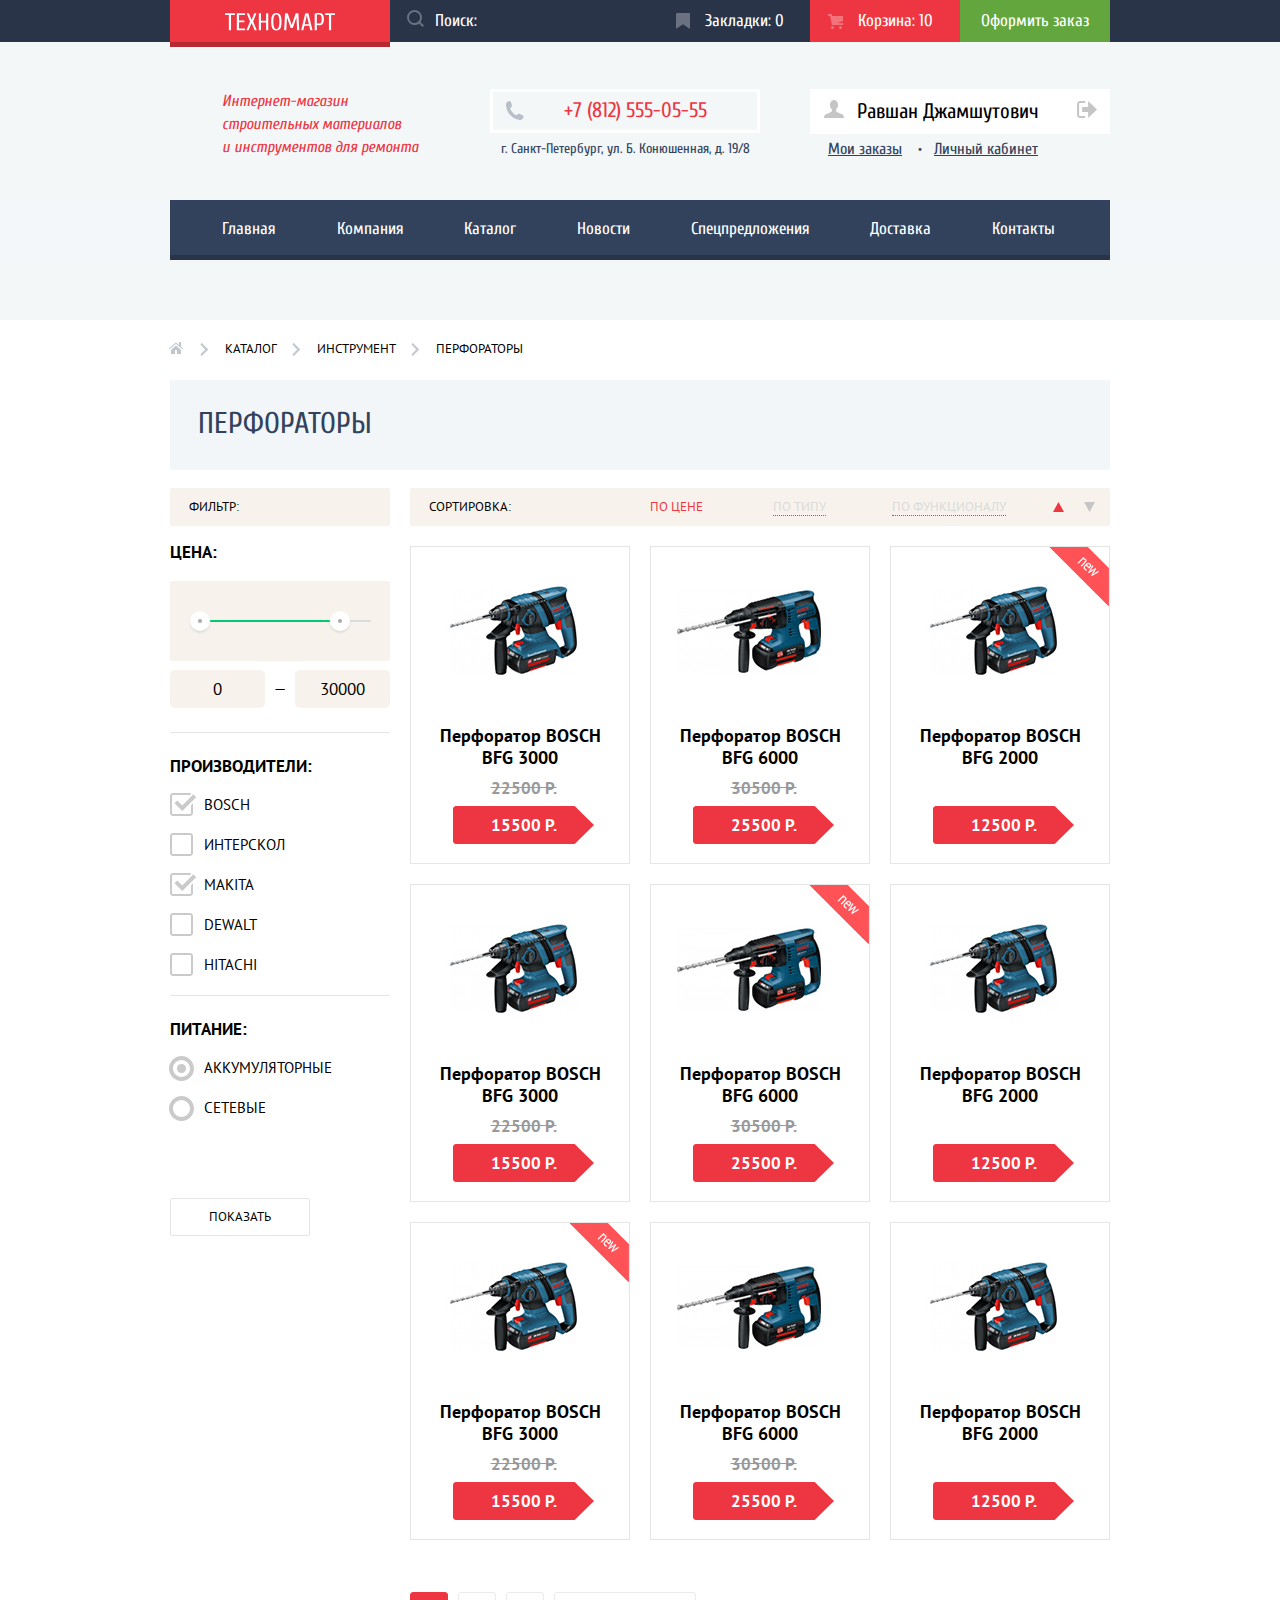
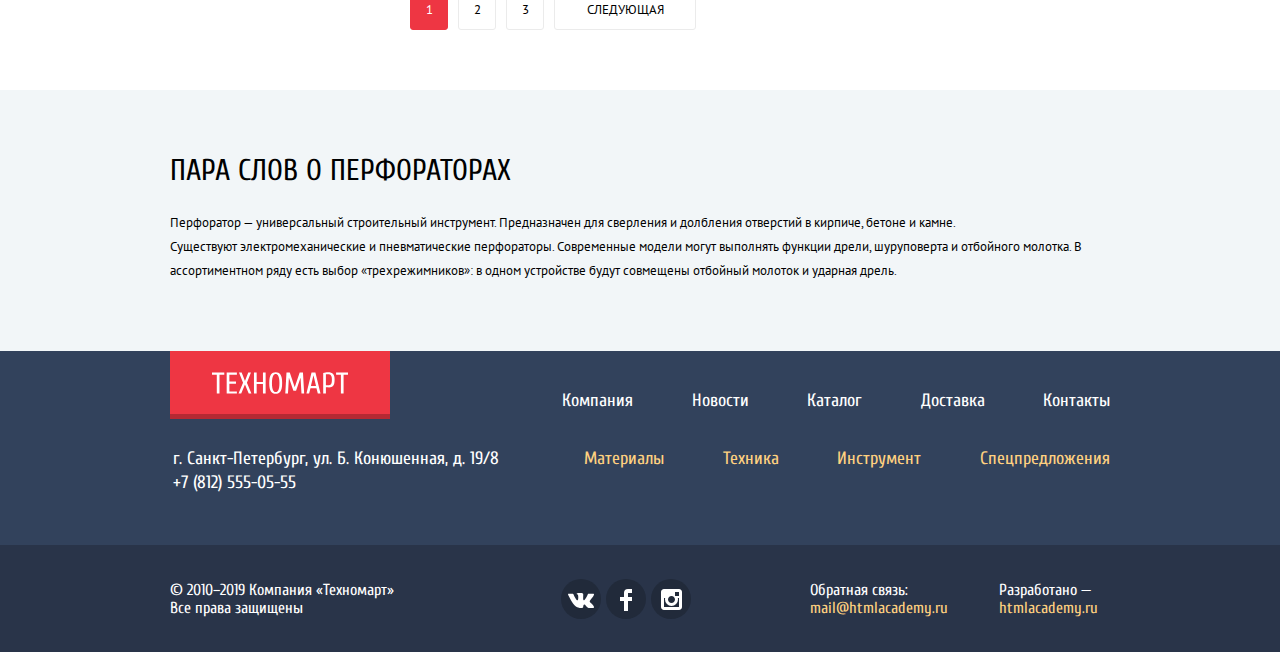
==== commit 05074b0b: "обработка замечаний при проверке #1" ====
--- a/catalog.html
+++ b/catalog.html
@@ -19,7 +19,7 @@
         </a>
 
         <form class="search-form" action="https://echo.htmlacademy.ru" method="post">
-          <input class="header-search-field" type="text" name="search-field" id="search-field" aria-label="Поиск" value="Поиск:">
+          <input class="header-search-field" type="text" name="search-field" id="search-field" aria-label="Поиск" placeholder="Поиск:">
           <button class="search-btn" type="submit">
             <svg xmlns="http://www.w3.org/2000/svg" width="17" height="17"  viewbox="0 0 17 17">
               <path d="M17 15.586l-3.542-3.542A7.465 7.465 0 0 0 15 7.5 7.5 7.5 0 1 0 7.5 15c1.71 0 3.282-.579 4.544-1.542L15.586 17 17 15.586zM2 7.5C2 4.467 4.467 2 7.5 2 10.532 2 13 4.467 13 7.5c0 3.032-2.468 5.5-5.5 5.5A5.506 5.506 0 0 1 2 7.5z"/>
@@ -27,12 +27,12 @@
           </button>
         </form>
 
-        <a class="header-lnk" href="#">
+        <a class="header-lnk bookmark-lnk" href="#">
           <img src="img/icon-bookmark.svg" alt="Количество закладок" width="14" height="16"/>
           Закладки: 0
         </a>
 
-        <a class="header-lnk cart-with-goods" href="#">
+        <a class="header-lnk cart-lnk cart-with-goods" href="#">
           <img src="img/icon-cart.svg" alt="Корзина" width="15" height="15"/>
           Корзина: 10
         </a>
@@ -46,9 +46,9 @@
     <section class="header-middle-section">
       <div class="container">
         <h1 class="h1-header">
-          Интернет-магазин
-          строительных материалов<br>
-          и инструментов для ремонта
+Интернет-магазин
+строительных материалов
+и инструментов для ремонта
         </h1>
         <div class="header-contacts-block">
           <a class="header-contact-phone" href="tel:+78125550555">
@@ -140,7 +140,7 @@
           <h2 class="h2-filter">Фильтр:</h2>
         </div>
 
-        <form class="ctalog-filter-form" action="https://echo.htmlacademy.ru" method="post">
+        <form class="catalog-filter-form" action="https://echo.htmlacademy.ru" method="post">
           <fieldset class="filter-group">
             <legend class="filter-legend">Цена:</legend>
 
@@ -496,20 +496,20 @@
             </svg>
           </a>
 
-          <ul class="footer-menu-qlinks-list">
-            <li class="footer-menu-qlinks-item">
+          <ul class="footer-menu-links-list">
+            <li class="footer-menu-links-item">
               <a href="index.html">Компания</a>
             </li>
-            <li class="footer-menu-qlinks-item">
+            <li class="footer-menu-links-item">
               <a href="#">Новости</a>
             </li>
-            <li class="footer-menu-qlinks-item">
+            <li class="footer-menu-links-item">
               <a href="#">Каталог</a>
             </li>
-            <li class="footer-menu-qlinks-item">
+            <li class="footer-menu-links-item">
               <a href="#">Доставка</a>
             </li>
-            <li class="footer-menu-qlinks-item">
+            <li class="footer-menu-links-item">
               <a href="#">Контакты</a>
             </li>
           </ul>
@@ -519,20 +519,20 @@
       <section class="footer-middle-section">
         <div class="container">
           <p class="footer-middle-contacts">
-            г. Санкт-Петербург, ул. Б. Конюшенная, д. 19/8<br>
+            г. Санкт-Петербург, ул. Б. Конюшенная, д. 19/8
             +7 (812) 555-05-55
           </p>
-          <ul class="footer-catalog-qlinks-list">
-            <li class="footer-catalog-qlinks-item">
+          <ul class="footer-catalog-links-list">
+            <li class="footer-catalog-links-item">
               <a href="#">Материалы</a>
             </li>
-            <li class="footer-catalog-qlinks-item">
+            <li class="footer-catalog-links-item">
               <a href="#">Техника</a>
             </li>
-            <li class="footer-catalog-qlinks-item">
+            <li class="footer-catalog-links-item">
               <a href="#">Инструмент</a>
             </li>
-            <li class="footer-catalog-qlinks-item">
+            <li class="footer-catalog-links-item">
               <a href="#">Спецпредложения</a>
             </li>
           </ul>
@@ -542,7 +542,7 @@
       <section class="footer-bottom-section">
         <div class="container">
           <p class="footer-copyright">
-            © 2010–2019 Компания «Техномарт»<br>
+            © 2010–2019 Компания «Техномарт»
             Все права защищены
           </p>
           <ul class="footer-social-links-list">
@@ -565,11 +565,11 @@
 
           <div class="footer-feedback-block">
             <p class="footer-feedback">
-              Обратная связь:<br>
+              Обратная связь:
               <a href="mailto:mail@htmlacademy.ru">mail@htmlacademy.ru</a>
             </p>
             <p class="footer-email">
-              Разработано —<br>
+              Разработано —
               <a href="https://htmlacademy.ru/intensive/htmlcss">htmlacademy.ru</a>
             </p>
           </div>
@@ -589,5 +589,6 @@
       </a>
     </div>
   </section>
+  <script src="js/scripts-min.js"></script>
 </body>
 </html>
--- a/css/style-ap-min.css
+++ b/css/style-ap-min.css
@@ -1 +1 @@
-html{-webkit-box-sizing:border-box;box-sizing:border-box;min-width:940px;font-family:"Cuprum",sans-serif;color:#000}*,::after,::before{-webkit-box-sizing:inherit;box-sizing:inherit}body{margin:0;padding:0;background-color:#fff}img{max-width:100%;height:auto}a{text-decoration:none}.visually-hidden{position:absolute;width:1px;height:1px;padding:0;overflow:hidden;border:0;clip:rect(1px,1px,1px,1px)}.header-top-page-stripe-section{height:42px;overflow:visible;font-size:17px;line-height:18px;color:#fff;background-color:#293449}.header-top-page-stripe-section a{color:inherit}.footer-top-section .main-logo,.header-top-page-stripe-section .main-logo{z-index:20;display:block;width:220px;height:47px;text-align:center;background-color:#ee3643;-webkit-box-shadow:inset 0 -5px 0 0 #b52933;box-shadow:inset 0 -5px 0 0 #b52933;fill:#fff}.footer-top-section .footer-logo{width:220px;height:68px}.main-logo-svg{width:50%;height:50%;margin:10px auto auto}.footer-top-section .main-logo:hover,.header-top-page-stripe-section .main-logo:hover{background-color:#ca2c37;-webkit-box-shadow:inset 0 -5px 0 0 #9a212a;box-shadow:inset 0 -5px 0 0 #9a212a}.footer-top-section .main-logo:active,.header-top-page-stripe-section .main-logo:active{background-color:#ba2732;-webkit-box-shadow:inset 0 -5px 0 0 #8e1e26;box-shadow:inset 0 -5px 0 0 #8e1e26}.header-lnk img{vertical-align:middle;opacity:.3;margin-right:15px}.header-lnk:focus img,.header-lnk:hover img{opacity:1}.header-lnk:active img,.main-page-menu-item:active a{opacity:.5}.header-lnk.cart-with-goods{background-color:#ee3643}.h1-header{font-style:italic;font-weight:400;font-size:16px;line-height:23px;color:#ee3643}.h2-header{font-size:30px;line-height:30px;color:#32425c}.h2-catalog-background{background-color:#f2f6f8}.header-middle-section{background-color:#f3f7f8}.header-navigation-section{font-size:17px;line-height:17px;color:#fff;background-color:#f4f7f9}.main-page-menu-list{margin:0;padding:0;list-style:none}.header-search-field{color:#fff;background-color:transparent;border:0}.header-search-field:focus{color:#000;background-color:#fff}.header-search-field:focus~.search-btn{background-color:#fff}.search-btn svg{opacity:.3;fill:#fff}.header-search-field:focus~.search-btn svg{opacity:1;fill:#ee3643}.search-btn{background:0 0;border:0}.search-form:active,.search-form:hover{background-color:#212a3a}.filter-input[type=checkbox]+label:hover::before,.filter-input[type=radio]+label:hover::before,.search-form:hover svg{opacity:1}.header-lnk:focus:not(:last-child),.header-lnk:hover:not(:last-child){background-color:#212a3a}.header-lnk.cart-with-goods:focus,.header-lnk.cart-with-goods:hover{background-color:#ca2c37}.main-page-menu-item:focus,.main-page-menu-item:hover{background-color:#293449}.main-page-menu-item:active{background-color:#1d2739}.header-lnk:active:not(:last-child){background-color:#161d29}.header-lnk.cart-with-goods:active{background-color:#ee3643}.header-lnk:last-child{background-color:#63a63e}.header-lnk:last-child:focus,.header-lnk:last-child:hover{background-color:#5fbb2d}.header-lnk:last-child:active{background-color:#518534}.header-lnk:active:not(:last-child) span{opacity:.6}.header-lnk:active:last-child span{opacity:.5}.footer-menu-qlinks-list a,.main-page-menu-item a{color:#fff}.header-contacts-block span{font-size:14px;line-height:24px;color:#32425c}.header-contact-phone span{font-size:21px;line-height:21px;color:#ee3643;margin-right:50px}.login-links svg{margin-right:13px;margin-left:13px;fill:#c5c5c5}.login-links:focus svg,.login-links:hover svg{fill:#32425c}.login-links{font-size:21px;line-height:21px;color:#000;background-color:#fff}.login-links:focus,.login-links:hover{color:#ee3643;fill:#32425c}.login-links:active{color:#cacaca}.filter-sort-btn-dir svg,.login-links:active svg{fill:#c5c5c5}.catalog-description-section h2,.main-page-about-section h2,.main-page-contacts-section h2,.main-page-popular-brands-section h2,.main-page-popular-goods-section h2,.main-page-service-section h2{font-size:30px;line-height:30px}.main-page-about-section h2,.main-page-contacts-section h2{font-weight:400;text-transform:uppercase}.main-page-service-section{background-color:#f4f7f9}.catalog-description-section p,.main-page-service-header p,.main-page-service-section p .catalog-description-section p,.main-page-service-slide p{font-weight:400;font-size:13px;line-height:24px;font-family:"PT Sans",sans-serif}.main-page-popular-brands-section ul,.main-page-popular-goods-section ul,.main-page-service-list{list-style:none}.main-page-service-list-item label{font-weight:700;font-size:21px;line-height:30px;color:#fff;display:block;height:61px}.main-page-service-list-item{background-color:#32425c}.main-page-service-list-item:not(:first-child){-webkit-box-shadow:inset 0 1px 0 0 #293449,inset 0 2px 0 0 #405069;box-shadow:inset 0 1px 0 0 #293449,inset 0 2px 0 0 #405069}.main-page-service-list-item:hover{background-color:#293449;-webkit-box-shadow:none;box-shadow:none}.main-page-popular-brands-section h2,.main-page-popular-goods-section h2{color:#32425c;text-transform:uppercase}.catalog-description-section h2,.main-page-service-section h2{font-weight:400;text-transform:uppercase}.main-page-body-btn,.main-page-service-section h3{font-size:36px;line-height:36px;color:#32425c;text-transform:uppercase}.main-page-popular-brands-section div,.main-page-popular-goods-section>div{background-color:#f9f5f0}.main-page-about-section p,.main-page-contacts-section p{font-style:normal;font-weight:400;font-size:13px;line-height:24px;font-family:"PT Sans",sans-serif}.main-page-about-section ul{list-style:none;font-size:18px;line-height:20px}.main-page-body-btn{display:-webkit-inline-box;display:-ms-inline-flexbox;display:inline-flex;-webkit-box-pack:center;-ms-flex-pack:center;justify-content:center;-webkit-box-align:center;-ms-flex-align:center;align-items:center;width:auto;height:38px;font-size:14px;line-height:18px;color:#fff;background-color:#ee3643;border:0;border-radius:3px;cursor:pointer}.main-page-body-btn:focus,.main-page-body-btn:hover{background-color:#ca2c37}.main-page-body-btn:active{background-color:#ba2732}.footer-middle-section,.footer-top-section{background-color:#32425c}.footer-bottom-section{background-color:#293449}.footer-menu-qlinks-list{list-style:none;font-size:18px;line-height:24px}.footer-catalog-qlinks-list{padding:0}.footer-catalog-qlinks-list,.footer-social-links-list{list-style:none;font-size:18px;line-height:24px}.footer-catalog-qlinks-list a{padding:0;color:#ffd180}.footer-catalog-qlinks-item:first-child{padding-left:0}.footer-catalog-qlinks-item:last-child{padding-right:0}.footer-catalog-qlinks-list a:focus,.footer-catalog-qlinks-list a:hover,.footer-menu-qlinks-list a:focus,.footer-menu-qlinks-list a:hover{text-decoration:underline}.footer-catalog-qlinks-list a:active,.footer-menu-qlinks-list a:active{text-decoration:none;opacity:.5}.footer-middle-section p{font-size:18px;line-height:24px;color:#fff}.footer-bottom-section{font-size:16px;line-height:18px;color:#fff}.footer-bottom-section a{color:#ffd180;text-decoration:none}.footer-social-link-item a{display:-webkit-inline-box;display:-ms-inline-flexbox;display:block;width:40px;height:40px;line-height:40px;text-align:center;background-color:#212a3a;border-radius:50%}.footer-social-link-item a:active,.footer-social-link-item a:hover{background-color:#ee3643}.footer-feedback-block a:focus,.footer-feedback-block a:hover{text-decoration:underline}.footer-feedback-block a:active{color:#ee3643;text-decoration:none}.authorized-person-name-block{background-color:#fff}.authorized-person-lnk{font-size:21px;line-height:21px;color:#000;fill:#c5c5c5}.authorized-person-lnk:focus,.authorized-person-lnk:hover{fill:#32425c}.authorized-person-lnk:active{color:#c5c5c5;fill:#c5c5c5}.authorized-person-links-block a{font-size:16px;line-height:18px;color:#32425c;text-decoration:underline}.authorized-person-links-block a:focus,.authorized-person-links-block a:hover{color:#ee3643}.authorized-person-links-block a:active{color:#32425c;opacity:.3}.breadcrumbs-list{list-style:none;font-size:13px;line-height:18px;font-family:"PT Sans",sans-serif;text-transform:uppercase}.breadcrumbs-list a{color:#000}.filter-btn,.filter-legend,.filter-list{font-style:normal;font-family:"PT Sans",sans-serif;text-transform:uppercase}.filter-legend{font-size:17px;line-height:30px;color:#000;font-weight:700}.filter-btn,.filter-list{font-weight:400}.filter-list{margin:0;padding:0;list-style:none;color:#000;font-size:15px;line-height:20px}.filter-btn{font-size:13px;line-height:18px;background:0 0;border:1px solid #e5e5e5;border-radius:2px}.catalog-items-list,.catalog-items-list li{padding:0;list-style:none}.catalog-items-list li{margin:0}.catalog-item a{font-style:normal;font-weight:700;font-size:18px;line-height:20px;font-family:"PT Sans",sans-serif;color:#000}.catalog-item,.main-page-popular-brands-item{border:1px solid #e5e5e5}.catalog-item:hover,.main-page-popular-brands-item:hover{-webkit-box-shadow:0 6px 30px -15px #000;box-shadow:0 6px 30px -15px #000}.main-page-popular-brands-item:active{-webkit-box-shadow:0 3px 15px -8px #000;box-shadow:0 3px 15px -8px #000}.catalog-item .current-price,.old-price{font-style:normal;font-weight:700;font-size:17px;line-height:18px;font-family:"PT Sans",sans-serif}.old-price{text-decoration:line-through;color:#999}.catalog-item .current-price{position:relative;display:inline-block;width:141px;height:38px;margin-top:9px;margin-bottom:10px;padding-top:10px;vertical-align:bottom;color:#fff;background-image:url(../img/red-button.svg);background-repeat:no-repeat;background-position:0 0}.catalog-item .current-price::before{content:"";position:absolute;top:1px;left:14px;z-index:-1;width:110px;height:36px;background-color:#ee3643;border-radius:3px}.on-hover-item-action-block{display:none}.catalog-item:hover .on-hover-item-action-block{display:-webkit-box;display:-ms-flexbox;display:flex}.catalog-item:hover img:not([alt=корзина]){opacity:0}.on-hover-item-action-block .on-hover-buy-btn{position:relative;padding-top:10px;color:#fff;background-color:#63a63e;border-radius:2px;-webkit-box-shadow:inset 0 -3px 0 0 #367315;box-shadow:inset 0 -3px 0 0 #367315}.on-hover-buy-btn::after{content:"";position:absolute;top:10px;left:13px;width:15px;height:15px;background-image:url(../img/icon-cart.svg);background-repeat:no-repeat;opacity:.3}.on-hover-buy-btn:active::after,.on-hover-buy-btn:focus::after,.on-hover-buy-btn:hover::after{opacity:1}.on-hover-buy-btn:focus,.on-hover-buy-btn:hover{background-color:#5fbb2d}.on-hover-buy-btn:active{background-color:#518534;-webkit-box-shadow:inset 0 -3px 0 0 #518534;box-shadow:inset 0 -3px 0 0 #518534}.on-hover-item-action-block .on-hover-bookmark-btn{color:#32425c;background-color:#fff;border:3px solid #63a63e;border-radius:2px}.on-hover-bookmark-btn:focus,.on-hover-bookmark-btn:hover{border-color:#32425c}.on-hover-bookmark-btn:active{border-color:#32425c;opacity:.3}.main-page-promo-block{font-weight:700;font-size:24px;line-height:30px;color:#fff;background-color:#160e0b}.main-page-promo-block-bg1{background-color:#ffbf47;background-image:url(../img/icon-1.svg);background-repeat:no-repeat;background-position:213px 31px}.main-page-promo-block-bg2,.main-page-promo-block-bg3{background-color:#3bbce3;background-image:url(../img/icon-2.svg);background-repeat:no-repeat;background-position:197px 33px}.main-page-promo-block-bg3{background-color:#dc91d8;background-image:url(../img/icon-3.svg);background-position:191px 31px}.main-page-promo-block-bg4,.main-page-promo-block-bg5{background-color:#8ed78f;background-image:url(../img/icon-4.svg);background-repeat:no-repeat;background-position:196px 25px}.main-page-promo-block-bg5{background-color:#ffc047;background-image:url(../img/icon-5.svg);background-position:191px 32px}.main-page-promo-lnk{font-size:14px;line-height:18px;color:#fff;text-transform:uppercase;background-color:rgba(0,0,0,.1);border-radius:2px}.main-page-promo-lnk:focus,.main-page-promo-lnk:hover{background-color:rgba(0,0,0,.2)}.main-page-promo-lnk:active{background-color:rgba(0,0,0,.3)}.filter-section div{border-radius:2px}.filter-section div,.filter-sort-section{background-color:#f7f3ec}.filter-section>div{margin-bottom:11px}.filter-sort-section ul,.h2-filter{font-style:normal;font-weight:400;font-size:13px;line-height:18px;font-family:"PT Sans",sans-serif;text-transform:uppercase}.h2-filter{margin:0}.filter-sort-section ul{list-style:none}.filter-sort-list a{color:#dadada}.filter-sort-item a,.filter-sort-item:hover a{border-bottom-width:1px;border-bottom-style:dotted;border-bottom-color:#ee3643}.filter-sort-item:hover a{color:#000;border-bottom-style:solid}.filter-sort-item a:focus,.filter-sort-item-current a{color:#ee3643;border-bottom:none}.filter-sort-btn-dir:hover svg{fill:#231f20}.active-sort svg,.filter-sort-btn-dir:focus svg{fill:#ee3643}.catalog-paginator-list{list-style:none}.catalog-paginator-block a{font-style:normal;font-weight:400;font-size:13px;line-height:18px;font-family:"PT Sans",sans-serif;color:#000;text-transform:uppercase}.catalog-paginator-item{border:1px solid #ebebeb}.catalog-paginator-item:active{border:1px solid #ee3643}.catalog-paginator-item.catalog-paginator-item-current{background-color:#ee3643;border-color:#ee3643}.catalog-paginator-item:hover:not(.catalog-paginator-item-current){border:1px solid #bdc6ca}.catalog-paginator-item-current a{color:#fff}.page-body{display:-webkit-box;display:-ms-flexbox;display:flex;-webkit-box-orient:vertical;-webkit-box-direction:normal;-ms-flex-direction:column;flex-direction:column;-webkit-box-pack:start;-ms-flex-pack:start;justify-content:flex-start}.page-body .page-header{margin-bottom:59px}.page-body .page-header,.page-body .page-header-catalog{-ms-flex-negative:0;flex-shrink:0;min-height:320px;background:#f3f7f8}.container{width:940px;margin:0 auto;padding:0}.header-top-page-stripe-section .container{display:-webkit-box;display:-ms-flexbox;display:flex;-ms-flex-negative:0;flex-shrink:0;-ms-flex-preferred-size:940px;flex-basis:940px;-webkit-box-pack:justify;-ms-flex-pack:justify;justify-content:space-between;-webkit-box-align:stretch;-ms-flex-align:stretch;align-items:stretch;height:42px}.header-lnk{display:-webkit-box;display:-ms-flexbox;display:flex;-webkit-box-pack:center;-ms-flex-pack:center;justify-content:center;-webkit-box-align:center;-ms-flex-align:center;align-items:center}.header-top-page-stripe-section{max-height:42px}.container .header-lnk{-ms-flex-negative:0;flex-shrink:0;-ms-flex-preferred-size:150px;flex-basis:150px}.container .header-lnk:not(:last-child){padding-right:10px}.main-logo,.search-form{-ms-flex-negative:0;flex-shrink:0;-ms-flex-preferred-size:220px;flex-basis:220px}.search-form{display:-webkit-box;display:-ms-flexbox;display:flex;-webkit-box-flex:1;-ms-flex-positive:1;flex-grow:1;flex-shrink:1;-ms-flex-preferred-size:270px;flex-basis:270px}.header-lnk:not(:last-child) span{margin-right:10px}.search-btn{-webkit-box-ordinal-group:2;-ms-flex-order:1;order:1;padding-left:17px}.header-search-field{-webkit-box-flex:1;-ms-flex-positive:1;flex-grow:1;-webkit-box-ordinal-group:3;-ms-flex-order:2;order:2;padding-left:5px}.header-middle-section,.header-middle-section .container{display:-webkit-box;display:-ms-flexbox;display:flex;-ms-flex-preferred-size:940px;flex-basis:940px}.header-middle-section{height:158px}.header-middle-section .container{-ms-flex-negative:0;flex-shrink:0;-webkit-box-pack:start;-ms-flex-pack:start;justify-content:flex-start;-webkit-box-align:center;-ms-flex-align:center;align-items:center}.header-middle-section .h1-header{-ms-flex-negative:0;flex-shrink:0;-ms-flex-preferred-size:197px;flex-basis:197px;margin-top:18px;margin-left:52px}.header-contacts-block,.header-not-authorized-person-block{display:-webkit-box;display:-ms-flexbox;display:flex;-ms-flex-negative:0;flex-shrink:0}.header-contacts-block{-ms-flex-wrap:wrap;flex-wrap:wrap;-webkit-box-align:center;-ms-flex-align:center;align-items:center;margin-top:7px;-ms-flex-preferred-size:270px;flex-basis:270px;-webkit-box-pack:center;-ms-flex-pack:center;justify-content:center;margin-left:71px}.header-not-authorized-person-block{-ms-flex-preferred-size:280px;flex-basis:280px;-webkit-box-pack:justify;-ms-flex-pack:justify;justify-content:space-between;margin-left:70px}.header-middle-section .header-not-authorized-person-block{margin-bottom:21px}.header-contact-phone,.login-links{display:-webkit-box;display:-ms-flexbox;display:flex;-webkit-box-align:center;-ms-flex-align:center;align-items:center}.login-links{min-height:45px}.header-contact-phone{-ms-flex-preferred-size:320px;flex-basis:320px;-webkit-box-pack:justify;-ms-flex-pack:justify;justify-content:space-between;height:44px;margin-bottom:4px;border:3px solid #fff}.header-contact-phone img{margin-left:12px}.header-not-authorized-person-block a:first-child{-ms-flex-negative:0;flex-shrink:0;-ms-flex-preferred-size:121px;flex-basis:121px}.header-not-authorized-person-block a:last-child{-ms-flex-negative:0;flex-shrink:0;-ms-flex-preferred-size:150px;flex-basis:150px;-webkit-box-pack:center;-ms-flex-pack:center;justify-content:center}.header-navigation-section,.header-navigation-section .main-page-menu-list,.main-page-menu-item a{display:-webkit-box;display:-ms-flexbox;display:flex}.header-navigation-section{-ms-flex-preferred-size:940px;flex-basis:940px;-webkit-box-pack:center;-ms-flex-pack:center;justify-content:center;min-height:60px;max-height:180px}.header-navigation-section .main-page-menu-list{-webkit-box-flex:0;-ms-flex-positive:0;flex-grow:0;-ms-flex-negative:0;flex-shrink:0;-ms-flex-preferred-size:940px;flex-basis:940px;-ms-flex-wrap:wrap;flex-wrap:wrap;-webkit-box-pack:justify;-ms-flex-pack:justify;justify-content:space-between;max-height:180px;background-color:#32425c;-webkit-box-shadow:inset 0 -5px 0 0 #293449;box-shadow:inset 0 -5px 0 0 #293449}.main-page-menu-list .main-page-menu-item{margin:0;padding:0}.main-page-menu-item a{-webkit-box-flex:1;-ms-flex-positive:1;flex-grow:1;-ms-flex-negative:0;flex-shrink:0;padding:20px 30px}.main-page-menu-item:first-child a{padding-left:52px}.main-page-menu-item:last-child a{padding-right:55px}.main-page-about-section{-ms-flex-preferred-size:520px;flex-basis:520px}.main-page-contacts-section{-ms-flex-preferred-size:300px;flex-basis:300px}.main-page-about-section p:first-of-type{margin-bottom:25px}.main-page-about-section p:last-of-type{margin-bottom:20px}.main-page-contacts-section p{margin-bottom:33px}.main-page-contacts-section a.main-page-body-btn{display:-webkit-box;display:-ms-flexbox;display:flex;-webkit-box-pack:center;-ms-flex-pack:center;justify-content:center;-ms-flex-line-pack:center;align-content:center;margin-top:35px}.delivery-list{padding:0;margin:0 0 37px 36px}.delivery-list li:not(:last-child){margin-bottom:20px}.delivery-list li,.main-page-popular-brands-section div,.main-page-popular-goods-section>div{position:relative}.delivery-list li::before{content:"";position:absolute;top:10px;left:-36px;width:25px;height:2px;background-color:#ee3643}.main-page-about-section a.main-page-body-btn{-webkit-box-flex:0;-ms-flex-positive:0;flex-grow:0;-ms-flex-negative:0;flex-shrink:0;-ms-flex-preferred-size:220px;flex-basis:220px;-webkit-box-pack:center;-ms-flex-pack:center;justify-content:center;-ms-flex-line-pack:center;align-content:center;margin-right:300px}.footer-logo,.footer-top-section,.main-page-about-section a.main-page-body-btn{display:-webkit-box;display:-ms-flexbox;display:flex}.footer-top-section{-webkit-box-pack:justify;-ms-flex-pack:justify;justify-content:space-between;-ms-flex-preferred-size:940px;flex-basis:940px}.footer-logo svg{width:62%;height:62%;margin-top:11px}.footer-logo{-ms-flex-preferred-size:220px;flex-basis:220px;margin-bottom:10px}.footer-menu-qlinks-list,.footer-middle-section,.footer-middle-section .container,.footer-top-section .container{display:-webkit-box;display:-ms-flexbox;display:flex;-webkit-box-pack:justify;-ms-flex-pack:justify;justify-content:space-between}.footer-menu-qlinks-list{-ms-flex-wrap:wrap;flex-wrap:wrap;-ms-flex-line-pack:center;align-content:center;margin:22px 0 0;padding:0;-ms-flex-preferred-size:548px;flex-basis:548px}.footer-middle-section,.footer-middle-section .container{-ms-flex-preferred-size:940px;flex-basis:940px}.container .footer-middle-contacts{display:-webkit-box;display:-ms-flexbox;display:flex;margin-bottom:50px;margin-left:3px}.container .footer-catalog-qlinks-list{-ms-flex-preferred-size:526px;flex-basis:526px;-ms-flex-wrap:wrap;flex-wrap:wrap}.footer-bottom-section{display:-webkit-box;display:-ms-flexbox;display:flex;-ms-flex-preferred-size:940px;flex-basis:940px}.container .footer-catalog-qlinks-list,.footer-bottom-section .container,.footer-social-links-list{display:-webkit-box;display:-ms-flexbox;display:flex;-webkit-box-pack:justify;-ms-flex-pack:justify;justify-content:space-between}.footer-bottom-section .container{-webkit-box-align:center;-ms-flex-align:center;align-items:center;min-height:107px;-ms-flex-preferred-size:940px;flex-basis:940px}.footer-copyright,.footer-social-links-list{-ms-flex-negative:0;flex-shrink:0;-ms-flex-preferred-size:271px;flex-basis:271px}.footer-social-links-list{-ms-flex-preferred-size:130px;flex-basis:130px;margin:0;padding:0}.footer-social-link-item img{padding-top:10px}.footer-social-link-item:first-child img{padding-top:14px}.footer-feedback-block{display:-webkit-box;display:-ms-flexbox;display:flex;-ms-flex-preferred-size:300px;flex-basis:300px;-ms-flex-wrap:wrap;flex-wrap:wrap;-webkit-box-pack:justify;-ms-flex-pack:justify;justify-content:space-between}.footer-email,.footer-feedback{display:inline-block;width:140px}.footer-email{width:95px;margin-right:16px}.header-authorized-person-block p{margin:0}.header-authorized-person-block{display:-webkit-box;display:-ms-flexbox;display:flex;-ms-flex-negative:0;flex-shrink:0;-ms-flex-preferred-size:300px;flex-basis:300px;-webkit-box-orient:vertical;-webkit-box-direction:normal;-ms-flex-direction:column;flex-direction:column;-webkit-box-pack:start;-ms-flex-pack:start;justify-content:flex-start;margin-top:5px;margin-left:50px}.authorized-person-name-block{display:-webkit-box;display:-ms-flexbox;display:flex;-webkit-box-align:center;-ms-flex-align:center;align-items:center;width:300px;height:45px}.authorized-person-name-block a{margin-left:13px}.authorized-person-name-block a:last-of-type{margin-left:36px}.authorized-person-lnk svg{margin-top:2px;margin-right:8px;margin-left:1px}.authorized-person-links-block{display:-webkit-box;display:-ms-flexbox;display:flex;-ms-flex-negative:0;flex-shrink:0;-webkit-box-pack:justify;-ms-flex-pack:justify;justify-content:space-between;width:328px;padding-top:6px;padding-left:18px}.authorized-person-links-block::after{content:"•";position:relative;top:0;right:215px;display:inline-block;font-weight:700;font-size:18px;font-family:"Times New Roman",Times,serif;vertical-align:top;color:#32425c}.authorized-person-links-block a:last-of-type{padding-right:61px}.breadcrumbs-list,.catalog-navigation .container{display:-webkit-box;display:-ms-flexbox;display:flex}.catalog-navigation .container{-ms-flex-wrap:wrap;flex-wrap:wrap;max-width:940px;margin-bottom:18px;height:150px}.breadcrumbs-list{width:940px;height:60px;margin:0;padding:20px 0 0}.breadcrumbs-list .breadcrumbs-list-item:not(:first-child){margin-left:40px}.h2-catalog-background .h2-header,.main-page-popular-brands-section .h2-header,.main-page-popular-goods-section .h2-header{display:-webkit-box;display:-ms-flexbox;display:flex;width:940px;height:90px;margin:0 auto;padding-top:29px;padding-left:28px;font-style:initial;font-weight:400;font-size:30px;line-height:30px;font-family:"Cuprum",sans-serif;text-transform:uppercase}.container-catalog{display:-webkit-box;display:-ms-flexbox;display:flex;-ms-flex-negative:0;flex-shrink:0;-ms-flex-preferred-size:940px;flex-basis:940px;-webkit-box-orient:horizontal;-webkit-box-direction:normal;-ms-flex-direction:row;flex-direction:row;-ms-flex-wrap:wrap;flex-wrap:wrap;-webkit-box-pack:start;-ms-flex-pack:start;justify-content:flex-start;margin:0 auto}.filter-section{-ms-flex-preferred-size:220px;flex-basis:220px;margin:0 10px 0 0}.catalog-block,.filter-section,.filter-sort-section{display:-webkit-box;display:-ms-flexbox;display:flex;-ms-flex-negative:0;flex-shrink:0}.catalog-block{-ms-flex-preferred-size:710px;flex-basis:710px}.catalog-block,.filter-sort-section{-ms-flex-wrap:wrap;flex-wrap:wrap;margin:0}.catalog-block{padding-left:10px}.catalog-item h3,.catalog-item p{padding:0}.filter-sort-item,.filter-sort-list,.main-page-popular-brands-section ul,.main-page-popular-goods-section ul{margin:0;padding:0}.filter-section .h2-filter,.filter-sort-section .h2-filter{padding-top:10px;padding-left:19px}.filter-sort-section .filter-sort-list{display:-webkit-box;display:-ms-flexbox;display:flex;padding-top:10px;padding-left:139px}.filter-sort-item:not(:first-child){margin-left:70px}.filter-sort-item:last-child{margin-left:66px}.filter-section{-webkit-box-orient:vertical;-webkit-box-direction:normal;-ms-flex-direction:column;flex-direction:column}.filter-section h2,.filter-sort-section{height:38px;border-radius:2px}.filter-sort-section{-ms-flex-preferred-size:700px;flex-basis:700px;-webkit-box-orient:horizontal;-webkit-box-direction:normal;-ms-flex-direction:row;flex-direction:row;margin-bottom:10px}.filter-sort-btn-dir{margin-left:20px;padding-top:10px}.filter-sort-btn-dir:first-of-type{margin-left:47px}.catalog-section,.page-main-catalog>.container{display:-webkit-box;display:-ms-flexbox;display:flex}.catalog-items-list,.catalog-section,.page-main-catalog>.container{-webkit-box-pack:justify;-ms-flex-pack:justify;justify-content:space-between}.page-main-catalog>.container{-ms-flex-preferred-size:940px;flex-basis:940px}.catalog-items-list,.catalog-section{-ms-flex-wrap:wrap;flex-wrap:wrap}.catalog-section{-ms-flex-preferred-size:700px;flex-basis:700px;margin-bottom:60px}.catalog-items-list{margin:0 0 37px}.catalog-item,.catalog-item>p,.catalog-items-list{display:-webkit-box;display:-ms-flexbox;display:flex}.catalog-item{position:relative;-ms-flex-negative:0;flex-shrink:0;-ms-flex-preferred-size:220px;flex-basis:220px;-webkit-box-orient:vertical;-webkit-box-direction:normal;-ms-flex-direction:column;flex-direction:column;min-height:318px;margin-top:10px;margin-bottom:10px;-webkit-box-pack:justify;-ms-flex-pack:justify;justify-content:space-between;-webkit-box-align:start;-ms-flex-align:stretch}.catalog-item>p{-ms-flex-wrap:wrap;flex-wrap:wrap;-webkit-box-pack:center;-ms-flex-pack:center;justify-content:center;-webkit-box-align:end;-ms-flex-align:end;align-items:flex-end;height:75px}.catalog-item>a{-webkit-box-ordinal-group:0;-ms-flex-order:-1;order:-1}.catalog-item h3,.catalog-item p{-ms-flex-item-align:center;-ms-grid-row-align:center;align-self:center;width:180px;margin:5px 0 10px;text-align:center}.catalog-item p{margin:0 0 9px 7px}p.old-price{margin-bottom:18px}.catalog-item>.label-new-item,.main-page-promo-block>.label-new-item{position:absolute;top:0;right:0;width:60px;height:60px;font-size:0;background-color:transparent;background-image:url(../img/new_flag.png);background-repeat:no-repeat;background-position:0 0}.on-hover-item-action-block,.on-hover-item-lnk{-webkit-box-pack:center;-ms-flex-pack:center;justify-content:center}.on-hover-item-action-block{position:absolute;top:43px;left:calc(50% - 67.5px);-ms-flex-wrap:wrap;flex-wrap:wrap;-ms-flex-line-pack:justify;align-content:space-between;-webkit-box-sizing:border-box;box-sizing:border-box;background-color:transparent;width:135px;height:84px}.on-hover-item-lnk{display:-webkit-box;display:-ms-flexbox;display:flex;width:100%;height:38px}.on-hover-bookmark-btn{padding-top:8px}.on-hover-item-action-block .on-hover-item-lnk{font-style:normal;font-weight:700;font-size:14px;line-height:18px;font-family:"Cuprum",sans-serif;text-transform:uppercase}.main-page-promo-section{-webkit-box-pack:justify;-ms-flex-pack:justify;justify-content:space-between;width:940px;height:409px;margin:0 auto 53px}.main-page-promo-block,.main-page-promo-column,.main-page-promo-section{display:-webkit-box;display:-ms-flexbox;display:flex;-ms-flex-negative:0;flex-shrink:0}.main-page-promo-block{position:relative;-webkit-box-orient:vertical;-webkit-box-direction:normal;-ms-flex-direction:column;flex-direction:column;width:300px;height:123px;margin-bottom:10px}.main-page-promo-block span{padding-top:20px;padding-left:22px}.main-page-promo-block .main-page-promo-lnk{display:inline-block;width:135px;height:38px;margin-top:13px;margin-left:25px;padding-top:10px;text-align:center}.main-page-promo-column{-ms-flex-preferred-size:620px;flex-basis:620px;-ms-flex-wrap:wrap;flex-wrap:wrap}.main-page-promo-column:last-child{-ms-flex-preferred-size:300px;flex-basis:300px;-webkit-box-pack:justify;-ms-flex-pack:justify;justify-content:space-between}.main-page-promo-column:first-child{-webkit-box-pack:justify;-ms-flex-pack:justify;justify-content:space-between}.main-page-promo-slider{margin-top:10px}.main-page-promo-column:last-child .main-page-promo-block:not(:nth-child(1)){margin-top:10px}.main-page-promo-column:last-child .main-page-promo-block:last-child{margin-bottom:0}.main-page-promo-slider a.main-page-body-btn{position:absolute;top:206px;left:25px;display:block;width:195px;padding-top:10px;text-align:center}.slider-switch-btn{position:absolute;width:22px;height:40px;margin:0;padding:0;background:0 0;border:0;cursor:pointer}.slider-switch-btn:first-of-type{top:114px;left:25px}.slider-switch-btn:last-of-type{top:114px;left:578px}.slider-switch-btn:active{opacity:.7}.main-page-promo-block>.label-new-item{margin-left:240px}.main-page-promo-column:last-of-type .main-page-promo-lnk{margin-left:23px}.main-page-popular-goods-section div{margin-bottom:8px}.main-page-popular-brands-section div{margin-bottom:18px}.main-page-popular-goods-section{margin-bottom:12px}.main-page-popular-brands-section .main-page-body-btn,.main-page-popular-goods-section .main-page-body-btn{position:absolute;top:25px;left:663px;display:inline-block;width:253px;padding-top:10px;text-align:center}.page-main .container,.pre-footer-info .container{display:-webkit-box;display:-ms-flexbox;display:flex;-ms-flex-preferred-size:940px;flex-basis:940px;-webkit-box-direction:normal;-ms-flex-wrap:wrap;flex-wrap:wrap}.page-main .container{-ms-flex-line-pack:center;align-content:center;-webkit-box-orient:vertical;-ms-flex-direction:column;flex-direction:column}.pre-footer-info .container{-ms-flex-negative:0;flex-shrink:0;-webkit-box-orient:horizontal;-ms-flex-direction:row;flex-direction:row;-webkit-box-pack:justify;-ms-flex-pack:justify;justify-content:space-between;margin-bottom:86px}.catalog-section .catalog-item,.main-page-popular-goods-section .catalog-item{margin-top:10px;margin-bottom:10px}.main-page-popular-brands-list,.main-page-service-section .container{display:-webkit-box;display:-ms-flexbox;display:flex;-ms-flex-wrap:wrap;flex-wrap:wrap;-webkit-box-pack:justify;-ms-flex-pack:justify;justify-content:space-between}.main-page-popular-brands-item a{display:inline-block;width:218px;height:140px}.main-page-popular-brands-item img{display:block;padding-top:1px}.main-page-popular-brands-item{margin-bottom:20px}.main-page-service-section{height:522px;margin-bottom:54px}.main-page-popular-brands-section{margin-bottom:64px}.main-page-service-section .container{-ms-flex-preferred-size:940px;flex-basis:940px;-webkit-box-orient:horizontal;-webkit-box-direction:normal;-ms-flex-direction:row;flex-direction:row;-webkit-box-align:start;-ms-flex-align:start;align-items:flex-start;margin:0 auto}.main-page-service-header{-ms-flex-preferred-size:940px;flex-basis:940px;padding-top:40px}.main-page-service-header h2{padding-bottom:1px}.main-page-service-list-bg{position:relative;-ms-flex-preferred-size:240px;flex-basis:240px;padding-top:58px}.main-page-service-list-bg::before{content:"";position:absolute;top:10px;left:230px;width:10px;height:272px;background-image:url(../img/service-decor-shadow.png);background-repeat:no-repeat;background-position:0 0}.main-page-service-list{display:block}.main-page-service-slider{-ms-flex-preferred-size:620px;flex-basis:620px}.main-page-service-list-bg ul{width:240px;margin:0;padding:0}.main-page-service-list-bg label{margin:0;padding:14px 0 0 22px}.main-page-service-slide h3{margin:0;padding-top:54px;padding-bottom:25px;font-weight:400}.catalog-paginator-list,.main-page-service-slide{-webkit-box-pack:start;-ms-flex-pack:start;justify-content:flex-start}.main-page-service-slide{position:relative;display:-webkit-box;display:-ms-flexbox;display:flex;-webkit-box-orient:vertical;-webkit-box-direction:normal;-ms-flex-direction:column;flex-direction:column}.main-page-service-slide p{margin:0;padding:0}.main-page-service-slide img{position:absolute;top:79px;left:151px;display:block}.service-slide2 img{top:58px;left:239px}.service-slide3 img{top:55px;left:165px}.service-slide3 p{padding-bottom:26px}.service-slide3 a{display:block;width:195px;padding-top:10px;text-align:center}.catalog-paginator-list{-ms-flex-wrap:wrap;flex-wrap:wrap;margin:0;padding:0}.catalog-paginator-block,.catalog-paginator-list{display:-webkit-box;display:-ms-flexbox;display:flex}.catalog-paginator-item{margin-top:5px;margin-right:10px;border-radius:3px}.catalog-paginator-item a{display:inline-block;width:36px;height:36px;padding-top:8px;padding-left:1px;text-align:center}.catalog-paginator-next-lnk a{width:140px;text-align:center}.catalog-description-section{height:261px}.catalog-description-section h2,.catalog-description-section p{margin:0}.catalog-description-section h2{margin-bottom:25px;padding-top:66px}.slider-radio-btn{display:none}.slider-label{cursor:pointer}.service-slide1,.service-slide2,.service-slide3{display:none}.service-btn-3~.main-page-service-list-bg label[for=service-btn-3]{-webkit-box-shadow:0 1px 0 0 #293449;box-shadow:0 1px 0 0 #293449}.service-btn-1:checked~.main-page-service-slider .service-slide1,.service-btn-2:checked~.main-page-service-slider .service-slide2,.service-btn-3:checked~.main-page-service-slider .service-slide3{display:block}.service-btn-1:checked~.main-page-service-list-bg label[for=service-btn-1],.service-btn-2:checked~.main-page-service-list-bg label[for=service-btn-2]{color:#32425c;background-color:#fff}.service-btn-3:checked~.main-page-service-list-bg label[for=service-btn-3]{color:#32425c;background-color:#fff;-webkit-box-shadow:none;box-shadow:none}.breadcrumbs-list-item img{-webkit-transform:translate(-2px,1px);-ms-transform:translate(-2px,1px);transform:translate(-2px,1px)}.breadcrumbs-list-item,.main-page-promo-slider{position:relative}.breadcrumbs-list-item:not(:last-child) a::after{content:"";position:absolute;top:3px;right:-20px;width:13px;height:13px;border-radius:50px 0 0 0;-webkit-box-shadow:3px 3px 0 0 #c5c9d1;box-shadow:3px 3px 0 0 #c5c9d1;-webkit-transform:rotate(-45deg) scale(.73);-ms-transform:rotate(-45deg) scale(.73);transform:rotate(-45deg) scale(.73)}.ctalog-filter-form{display:-webkit-box;display:-ms-flexbox;display:flex;-webkit-box-orient:vertical;-webkit-box-direction:normal;-ms-flex-direction:column;flex-direction:column;-webkit-box-pack:start;-ms-flex-pack:start;justify-content:flex-start}.ctalog-filter-form fieldset{position:relative;margin:0;padding:0;border:0}.ctalog-filter-form fieldset:last-of-type{margin-bottom:60px}.filter-group:not(:first-child) .filter-legend{width:220px;padding-top:18px;border-top:1px solid #e5e5e5}.ctalog-filter-form legend{margin-bottom:14px}.filter-list li{margin-bottom:20px;padding-left:34px}.filter-list label{position:relative;cursor:pointer}.filter-input:disabled+label,.filter-input[type=checkbox]+label:disabled::before,.filter-input[type=radio]+label:disabled::before{cursor:not-allowed;opacity:.3}.filter-input[type=checkbox]+label::before,.filter-input[type=radio]+label::before{content:"";position:absolute;top:-2px;left:-34px;width:40px;height:35px;background-image:url(../img/checkbox-off.svg);background-repeat:no-repeat;opacity:.7}.filter-input[type=radio]+label::before{left:-35px;background-image:url(../img/radio-off.svg)}.filter-input[type=checkbox]:checked+label::before{background-image:url(../img/checkbox-on.svg)}.filter-input[type=radio]:checked+label::before{background-image:url(../img/radio-on.svg)}.main-page-promo-slider-img,.promo-slider-radio-btn{display:none}.promo-radio-btn1:checked~.promo-slide1,.promo-radio-btn2:checked~.promo-slide2{display:block}.main-page-promo-slider label[for^=promo-radio-btn]{position:absolute;top:220px;left:295px;width:10px;height:10px;background-color:#ee3643;border:2px solid #fff;border-radius:50%;cursor:pointer}.main-page-promo-slider label[for=promo-radio-btn2]{left:315px}.promo-radio-btn1:checked~label[for=promo-radio-btn1],.promo-radio-btn2:checked~label[for=promo-radio-btn2]{background-color:#fff;cursor:default}.filter-btn{display:block;width:140px;height:38px;text-align:center;cursor:pointer}.ctalog-filter-form fieldset:first-of-type{width:220px}.range-controls{position:relative;display:block;width:100%;height:80px;margin-bottom:9px;background-color:#f7f3ec;border-radius:5px}.ctalog-filter-form input[name^=filter-m]{width:95px;height:38px;margin-bottom:24px;padding-right:5px;padding-left:5px;font-weight:400;font-size:17px;line-height:18px;font-family:"PT Sans",sans-serif;text-align:center;background-color:#f7f3ec;border:0;border-radius:5px}.ctalog-filter-form input[name=filter-max-price]{float:right}.range-controls::after{content:"—";position:absolute;top:99px;left:105px;z-index:10;width:10px;height:10px;color:#000}.range-controls .bar,.range-controls .scale{position:absolute;top:39px;left:21px;display:block;width:180px;height:2px;background-color:#d7dcde}.range-controls .bar{top:0;left:0;width:85%;background-color:#00ca74}.range-controls .range-toggle{position:absolute;top:30px;left:20px;-webkit-box-sizing:content-box;box-sizing:content-box;width:4px;height:4px;background-color:#ababab;border:8px solid #fff;border-radius:50%;-webkit-box-shadow:0 2px 2px 0 #e0ddd8;box-shadow:0 2px 2px 0 #e0ddd8;cursor:pointer}.range-controls .range-toggle-max{left:160px}.popup-added-to-shopping-cart,.popup-write-us{position:fixed;top:50%;left:50%;z-index:30;display:block;width:620px;height:430px;margin-top:-215px;margin-left:-310px;padding-top:47px;padding-right:80px;padding-left:80px;background-color:#fff;border-top:7px solid #ff5257;-webkit-box-shadow:0 20px 40px 5px rgba(0,0,0,.5);box-shadow:0 20px 40px 5px rgba(0,0,0,.5)}.popup-added-to-shopping-cart{height:282px;background-image:url(../img/cart-added.png);background-repeat:no-repeat;background-position:81px 47px}.popup-added-to-shopping-cart::after,.popup-write-us::after{content:"";position:absolute;bottom:0;left:0;z-index:-1;width:620px;height:112px;background-color:#f4f4f4}.popup-feedback-form{display:-webkit-box;display:-ms-flexbox;display:flex;-ms-flex-wrap:wrap;flex-wrap:wrap;-webkit-box-pack:justify;-ms-flex-pack:justify;justify-content:space-between;-ms-flex-line-pack:start;align-content:flex-start}.popup-feedback-form label{width:220px;margin-bottom:19px;font-weight:400;font-size:18px;line-height:18px}.popup-close-btn{position:absolute;top:9px;right:9px;width:21px;height:21px;margin:0;padding:0;background:0 0;background-image:url(../img/icon-close.svg);background-repeat:no-repeat;border:0;cursor:pointer}.popup-close-btn:active{-webkit-transform:translateY(1px);-ms-transform:translateY(1px);transform:translateY(1px);opacity:.7}.popup-btn{position:relative;top:55px;width:100%}.popup-feedback-form input,.popup-feedback-form textarea{margin-top:10px;border:2px solid #dee3e4;border-radius:2px}.popup-feedback-form input{padding-right:13px;padding-left:13px;width:220px;height:38px}.popup-feedback-form textarea{-ms-flex-item-align:center;-ms-grid-row-align:center;align-self:center;width:460px;height:115px;padding:10px 13px 11px;resize:none}.popup-feedback-form input::-webkit-input-placeholder,.popup-feedback-form textarea::-webkit-input-placeholder{font-weight:400;font-size:13px;font-family:"PT Sans",sans-serif;color:#a9a9a9;opacity:1}.popup-feedback-form input::-moz-placeholder,.popup-feedback-form textarea::-moz-placeholder{font-weight:400;font-size:13px;font-family:"PT Sans",sans-serif;color:#a9a9a9;opacity:1}.popup-feedback-form input:-ms-input-placeholder,.popup-feedback-form input::-ms-input-placeholder,.popup-feedback-form textarea:-ms-input-placeholder,.popup-feedback-form textarea::-ms-input-placeholder{font-weight:400;font-size:13px;font-family:"PT Sans",sans-serif;color:#a9a9a9;opacity:1}.popup-feedback-form input::placeholder,.popup-feedback-form textarea::placeholder{font-weight:400;font-size:13px;font-family:"PT Sans",sans-serif;color:#a9a9a9;opacity:1}.popup-btns,.popup-map{display:-webkit-box;display:-ms-flexbox;display:flex}.popup-map{position:fixed;top:50%;left:50%;z-index:30;-webkit-box-align:center;-ms-flex-align:center;align-items:center;height:446px;margin-top:-223px;margin-left:-470px;text-align:center;color:#fff;background-color:#565656;-webkit-box-shadow:0 0 15px 0 rgba(0,0,0,.4);box-shadow:0 0 15px 0 rgba(0,0,0,.4);width:940px}.popup-btns{-webkit-box-pack:justify;-ms-flex-pack:justify;justify-content:space-between;width:100%}.popup-lnk-continue,.popup-lnk-finish{width:220px}.popup-lnk-continue{color:#000;background-color:#fff}.popup-lnk-continue:focus,.popup-lnk-continue:hover{background-color:#fff;border:2px solid #000}.popup-lnk-continue:active{color:#c1c6ce;background-color:#fff;border:2px solid rgba(0,0,0,.2)}.popup-added-to-shopping-cart p{margin:17px 0 105px;padding-left:100px;font-weight:400;font-size:30px;line-height:30px}+@-webkit-keyframes shake{0%,to{-webkit-transform:translateX(0);transform:translateX(0)}10%,30%,50%,70%,90%{-webkit-transform:translateX(-10px);transform:translateX(-10px)}20%,40%,60%,80%{-webkit-transform:translateX(10px);transform:translateX(10px)}}@keyframes shake{0%,to{-webkit-transform:translateX(0);transform:translateX(0)}10%,30%,50%,70%,90%{-webkit-transform:translateX(-10px);transform:translateX(-10px)}20%,40%,60%,80%{-webkit-transform:translateX(10px);transform:translateX(10px)}}@-webkit-keyframes appearAnimation{0%{-webkit-transform:translateY(100%) scale(.6) scaleY(.5);transform:translateY(100%) scale(.6) scaleY(.5)}60%{-webkit-transform:translateY(-7%) scaleY(1.12);transform:translateY(-7%) scaleY(1.12)}75%{-webkit-transform:translateY(3%);transform:translateY(3%)}to{-webkit-transform:translateY(0%) scale(1) scaleY(1);transform:translateY(0%) scale(1) scaleY(1)}}@keyframes appearAnimation{0%{-webkit-transform:translateY(100%) scale(.6) scaleY(.5);transform:translateY(100%) scale(.6) scaleY(.5)}60%{-webkit-transform:translateY(-7%) scaleY(1.12);transform:translateY(-7%) scaleY(1.12)}75%{-webkit-transform:translateY(3%);transform:translateY(3%)}to{-webkit-transform:translateY(0%) scale(1) scaleY(1);transform:translateY(0%) scale(1) scaleY(1)}}html{-webkit-box-sizing:border-box;box-sizing:border-box;min-width:940px;font-family:"Cuprum","Arial Narrow",sans-serif;color:#000}*,::after,::before{-webkit-box-sizing:inherit;box-sizing:inherit}body{margin:0;padding:0;background-color:#fff}img{max-width:100%;height:auto}a{text-decoration:none}.visually-hidden{position:absolute;width:1px;height:1px;padding:0;overflow:hidden;border:0;clip:rect(1px,1px,1px,1px)}.header-top-page-stripe-section{height:42px;overflow:visible;font-size:17px;line-height:18px;color:#fff;background-color:#293449}.header-top-page-stripe-section a{color:inherit}.footer-top-section .main-logo,.header-top-page-stripe-section .main-logo{z-index:20;display:block;width:220px;height:47px;text-align:center;background-color:#ee3643;-webkit-box-shadow:inset 0 -5px 0 0 #b52933;box-shadow:inset 0 -5px 0 0 #b52933;fill:#fff}.footer-top-section .footer-logo{width:220px;height:68px}.main-logo-svg{width:50%;height:50%;margin:10px auto auto}.footer-top-section .main-logo:hover,.header-top-page-stripe-section .main-logo:hover{background-color:#ca2c37;-webkit-box-shadow:inset 0 -5px 0 0 #9a212a;box-shadow:inset 0 -5px 0 0 #9a212a}.footer-top-section .main-logo:active,.header-top-page-stripe-section .main-logo:active{background-color:#ba2732;-webkit-box-shadow:inset 0 -5px 0 0 #8e1e26;box-shadow:inset 0 -5px 0 0 #8e1e26}.header-lnk img{vertical-align:middle;opacity:.3;margin-right:15px}.header-lnk:focus img,.header-lnk:hover img{opacity:1}.header-lnk:active img,.main-page-menu-item:active a{opacity:.5}.header-lnk.cart-with-goods{background-color:#ee3643}.h1-header{font-style:italic;font-weight:400;font-size:16px;line-height:23px;color:#ee3643;white-space:pre}.h2-header{font-size:30px;line-height:30px;color:#32425c}.h2-catalog-background{background-color:#f2f6f8}.header-middle-section{background-color:#f3f7f8}.header-navigation-section{font-size:17px;line-height:17px;color:#fff;background-color:#f4f7f9}.main-page-menu-list{margin:0;padding:0;list-style:none}.header-search-field{color:#fff;background-color:transparent;border:0}.header-search-field:focus{color:#000;background-color:#fff}.header-search-field:focus~.search-btn{background-color:#fff}.search-btn svg{opacity:.3;fill:#fff}.header-search-field:focus~.search-btn svg{opacity:1;fill:#ee3643}.search-btn{background:0 0;border:0}.search-form:active,.search-form:hover{background-color:#212a3a}.filter-input[type=checkbox]+label:hover::before,.filter-input[type=radio]+label:hover::before,.search-form:hover svg{opacity:1}.header-lnk:focus:not(:last-child),.header-lnk:hover:not(:last-child){background-color:#212a3a}.header-lnk.cart-with-goods:focus,.header-lnk.cart-with-goods:hover{background-color:#ca2c37}.main-page-menu-item:focus,.main-page-menu-item:hover{background-color:#293449}.main-page-menu-item:active{background-color:#1d2739}.header-lnk:active:not(:last-child){background-color:#161d29}.header-lnk.cart-with-goods:active{background-color:#ee3643}.header-lnk:last-child{background-color:#63a63e}.header-lnk:last-child:focus,.header-lnk:last-child:hover{background-color:#5fbb2d}.header-lnk:last-child:active{background-color:#518534}.header-lnk:active:not(:last-child) span{opacity:.6}.header-lnk:active:last-child span{opacity:.5}.footer-menu-links-list a,.main-page-menu-item a{color:#fff}.header-contacts-block span{font-size:14px;line-height:24px;color:#32425c}.header-contact-phone span{font-size:21px;line-height:21px;color:#ee3643;margin-right:50px}.login-links svg{margin-right:13px;margin-left:13px;fill:#c5c5c5}.login-links:focus svg,.login-links:hover svg{fill:#32425c}.login-links{font-size:21px;line-height:21px;color:#000;background-color:#fff}.login-links:focus,.login-links:hover{color:#ee3643;fill:#32425c}.login-links:active{color:#cacaca}.filter-sort-btn-dir svg,.login-links:active svg{fill:#c5c5c5}.catalog-description-section h2,.main-page-about-section h2,.main-page-contacts-section h2,.main-page-popular-brands-section h2,.main-page-popular-goods-section h2,.main-page-service-section h2{font-size:30px;line-height:30px}.main-page-about-section h2,.main-page-contacts-section h2{font-weight:400;text-transform:uppercase}.main-page-service-section{background-color:#f4f7f9}.catalog-description-section p,.main-page-service-header p,.main-page-service-section p .catalog-description-section p,.main-page-service-slide p{font-weight:400;font-size:13px;line-height:24px;font-family:"PT Sans","Arial",sans-serif}.main-page-service-header p{max-width:400px}.main-page-popular-brands-section ul,.main-page-popular-goods-section ul,.main-page-service-list{list-style:none}.main-page-service-list-item label{font-weight:700;font-size:21px;line-height:30px;color:#fff;display:block;height:61px}.main-page-service-list-item{background-color:#32425c}.main-page-service-list-item:not(:first-child){-webkit-box-shadow:inset 0 1px 0 0 #293449,inset 0 2px 0 0 #405069;box-shadow:inset 0 1px 0 0 #293449,inset 0 2px 0 0 #405069}.main-page-service-list-item:hover{background-color:#293449;-webkit-box-shadow:none;box-shadow:none}.main-page-popular-brands-section h2,.main-page-popular-goods-section h2{color:#32425c;text-transform:uppercase}.catalog-description-section h2,.main-page-service-section h2{font-weight:400;text-transform:uppercase}.main-page-body-btn,.main-page-service-section h3{font-size:36px;line-height:36px;color:#32425c;text-transform:uppercase}.main-page-popular-brands-section div,.main-page-popular-goods-section>div{background-color:#f9f5f0}.main-page-about-section p,.main-page-contacts-section p{font-style:normal;font-weight:400;font-size:13px;line-height:24px;font-family:"PT Sans","Arial",sans-serif}.main-page-about-section ul{list-style:none;font-size:18px;line-height:20px}.main-page-body-btn{display:-webkit-inline-box;display:-ms-inline-flexbox;display:inline-flex;-webkit-box-pack:center;-ms-flex-pack:center;justify-content:center;-webkit-box-align:center;-ms-flex-align:center;align-items:center;width:auto;height:38px;font-size:14px;line-height:18px;color:#fff;background-color:#ee3643;border:0;border-radius:3px;cursor:pointer}.main-page-body-btn:focus,.main-page-body-btn:hover{background-color:#ca2c37}.main-page-body-btn:active{background-color:#ba2732}.footer-middle-section,.footer-top-section{background-color:#32425c}.footer-bottom-section{background-color:#293449}.footer-menu-links-list{list-style:none;font-size:18px;line-height:24px}.footer-catalog-links-list{padding:0}.footer-catalog-links-list,.footer-social-links-list{list-style:none;font-size:18px;line-height:24px}.footer-catalog-links-list a{padding:0;color:#ffd180}.footer-catalog-links-item:first-child{padding-left:0}.footer-catalog-links-item:last-child{padding-right:0}.footer-catalog-links-list a:focus,.footer-catalog-links-list a:hover,.footer-menu-links-list a:focus,.footer-menu-links-list a:hover{text-decoration:underline}.footer-catalog-links-list a:active,.footer-menu-links-list a:active{text-decoration:none;opacity:.5}.footer-middle-section p{font-size:18px;line-height:24px;color:#fff}.footer-bottom-section{font-size:16px;line-height:18px;color:#fff}.footer-bottom-section a{color:#ffd180;text-decoration:none}.footer-social-link-item a{display:-webkit-inline-box;display:-ms-inline-flexbox;display:block;width:40px;height:40px;line-height:40px;text-align:center;background-color:#212a3a;border-radius:50%}.footer-social-link-item a:active,.footer-social-link-item a:hover{background-color:#ee3643}.footer-feedback-block a:focus,.footer-feedback-block a:hover{text-decoration:underline}.footer-feedback-block a:active{color:#ee3643;text-decoration:none}.authorized-person-name-block{background-color:#fff}.authorized-person-lnk{font-size:21px;line-height:21px;color:#000;fill:#c5c5c5}.authorized-person-lnk:focus,.authorized-person-lnk:hover{fill:#32425c}.authorized-person-lnk:active{color:#c5c5c5;fill:#c5c5c5}.authorized-person-links-block a{margin-left:18px;font-size:16px;line-height:18px;color:#32425c;text-decoration:underline}.authorized-person-links-block a:focus,.authorized-person-links-block a:hover{color:#ee3643}.authorized-person-links-block a:active{color:#32425c;opacity:.3}.breadcrumbs-list,.filter-btn,.filter-legend,.filter-list{font-family:"PT Sans","Arial",sans-serif;text-transform:uppercase}.breadcrumbs-list{list-style:none;font-size:13px;line-height:18px}.breadcrumbs-list a{color:#000}.filter-btn,.filter-legend,.filter-list{font-style:normal}.filter-legend{font-size:17px;line-height:30px;color:#000;font-weight:700}.filter-btn,.filter-list{font-weight:400}.filter-list{margin:0;padding:0;list-style:none;color:#000;font-size:15px;line-height:20px}.filter-btn{font-size:13px;line-height:18px;background:0 0;border:1px solid #e5e5e5;border-radius:2px}.catalog-items-list,.catalog-items-list li{padding:0;list-style:none}.catalog-items-list li{margin:0}.catalog-item a{font-style:normal;font-weight:700;font-size:18px;line-height:20px;font-family:"PT Sans","Arial",sans-serif;color:#000}.catalog-item,.main-page-popular-brands-item{border:1px solid #e5e5e5}.catalog-item:hover,.main-page-popular-brands-item:hover{-webkit-box-shadow:0 6px 30px -15px #000;box-shadow:0 6px 30px -15px #000}.main-page-popular-brands-item:active{-webkit-box-shadow:0 3px 15px -8px #000;box-shadow:0 3px 15px -8px #000}.catalog-item .current-price,.old-price{font-style:normal;font-weight:700;font-size:17px;line-height:18px;font-family:"PT Sans","Arial",sans-serif}.old-price{text-decoration:line-through;color:#999}.catalog-item .current-price{position:relative;display:inline-block;width:141px;height:38px;margin-top:9px;margin-bottom:10px;padding-top:10px;vertical-align:bottom;color:#fff;background-image:url(../img/red-button.svg);background-repeat:no-repeat;background-position:0 0}.catalog-item .current-price::before{content:"";position:absolute;top:1px;left:14px;z-index:-1;width:110px;height:36px;background-color:#ee3643;border-radius:3px}.on-hover-item-action-block{display:none}.catalog-item:hover .on-hover-item-action-block{display:-webkit-box;display:-ms-flexbox;display:flex}.catalog-item:hover img:not([alt=корзина]){opacity:0}.on-hover-item-action-block .on-hover-buy-btn{position:relative;padding-top:10px;color:#fff;background-color:#63a63e;border-radius:2px;-webkit-box-shadow:inset 0 -3px 0 0 #367315;box-shadow:inset 0 -3px 0 0 #367315}.on-hover-buy-btn::after{content:"";position:absolute;top:10px;left:13px;width:15px;height:15px;background-image:url(../img/icon-cart.svg);background-repeat:no-repeat;opacity:.3}.on-hover-buy-btn:active::after,.on-hover-buy-btn:focus::after,.on-hover-buy-btn:hover::after{opacity:1}.on-hover-buy-btn:focus,.on-hover-buy-btn:hover{background-color:#5fbb2d}.on-hover-buy-btn:active{background-color:#518534;-webkit-box-shadow:inset 0 -3px 0 0 #518534;box-shadow:inset 0 -3px 0 0 #518534}.on-hover-item-action-block .on-hover-bookmark-btn{color:#32425c;background-color:#fff;border:3px solid #63a63e;border-radius:2px}.on-hover-bookmark-btn:focus,.on-hover-bookmark-btn:hover{border-color:#32425c}.on-hover-bookmark-btn:active{border-color:#32425c;opacity:.3}.main-page-promo-block{font-weight:700;font-size:24px;line-height:30px;color:#fff;background-color:#160e0b}.main-page-promo-block-bg1{background-color:#ffbf47;background-image:url(../img/icon-1.svg);background-repeat:no-repeat;background-position:213px 31px}.main-page-promo-block-bg2,.main-page-promo-block-bg3{background-color:#3bbce3;background-image:url(../img/icon-2.svg);background-repeat:no-repeat;background-position:197px 33px}.main-page-promo-block-bg3{background-color:#dc91d8;background-image:url(../img/icon-3.svg);background-position:191px 31px}.main-page-promo-block-bg4,.main-page-promo-block-bg5{background-color:#8ed78f;background-image:url(../img/icon-4.svg);background-repeat:no-repeat;background-position:196px 25px}.main-page-promo-block-bg5{background-color:#ffc047;background-image:url(../img/icon-5.svg);background-position:191px 32px}.main-page-promo-lnk{font-size:14px;line-height:18px;color:#fff;text-transform:uppercase;background-color:rgba(0,0,0,.1);border-radius:2px}.main-page-promo-lnk:focus,.main-page-promo-lnk:hover{background-color:rgba(0,0,0,.2)}.main-page-promo-lnk:active{background-color:rgba(0,0,0,.3)}.filter-section div{border-radius:2px}.filter-section div,.filter-sort-section{background-color:#f7f3ec}.filter-section>div{margin-bottom:11px}.filter-sort-section ul,.h2-filter{font-style:normal;font-weight:400;font-size:13px;line-height:18px;font-family:"PT Sans","Arial",sans-serif;text-transform:uppercase}.h2-filter{margin:0}.filter-sort-section ul{list-style:none}.filter-sort-list a{color:#dadada}.filter-sort-item a,.filter-sort-item:hover a{border-bottom-width:1px;border-bottom-style:dotted;border-bottom-color:#ee3643}.filter-sort-item:hover a{color:#000;border-bottom-style:solid}.filter-sort-item a:focus,.filter-sort-item-current a{color:#ee3643;border-bottom:none}.filter-sort-btn-dir:hover svg{fill:#231f20}.active-sort svg,.filter-sort-btn-dir:focus svg{fill:#ee3643}.catalog-paginator-list{list-style:none}.catalog-paginator-block a{font-style:normal;font-weight:400;font-size:13px;line-height:18px;font-family:"PT Sans","Arial",sans-serif;color:#000;text-transform:uppercase}.catalog-paginator-item{border:1px solid #ebebeb}.catalog-paginator-item:active{border:1px solid #ee3643}.catalog-paginator-item.catalog-paginator-item-current{background-color:#ee3643;border-color:#ee3643}.catalog-paginator-item:hover:not(.catalog-paginator-item-current){border:1px solid #bdc6ca}.catalog-paginator-item-current a{color:#fff}.page-body{display:-webkit-box;display:-ms-flexbox;display:flex;-webkit-box-orient:vertical;-webkit-box-direction:normal;-ms-flex-direction:column;flex-direction:column;-webkit-box-pack:start;-ms-flex-pack:start;justify-content:flex-start}.page-body .page-header{margin-bottom:59px}.page-body .page-header,.page-body .page-header-catalog{-ms-flex-negative:0;flex-shrink:0;min-height:320px;background:#f3f7f8}.container{width:940px;margin:0 auto;padding:0}.header-top-page-stripe-section .container{display:-webkit-box;display:-ms-flexbox;display:flex;-ms-flex-negative:0;flex-shrink:0;-ms-flex-preferred-size:940px;flex-basis:940px;-webkit-box-pack:justify;-ms-flex-pack:justify;justify-content:space-between;-webkit-box-align:stretch;-ms-flex-align:stretch;align-items:stretch;height:42px}.header-lnk{display:-webkit-box;display:-ms-flexbox;display:flex;-webkit-box-pack:center;-ms-flex-pack:center;justify-content:center;-webkit-box-align:center;-ms-flex-align:center;align-items:center}.header-top-page-stripe-section{max-height:42px}.container .header-lnk{-ms-flex-negative:0;flex-shrink:0;-ms-flex-preferred-size:150px;flex-basis:150px}.container .header-lnk:not(:last-child){padding-right:10px}.main-logo,.search-form{-ms-flex-negative:0;flex-shrink:0;-ms-flex-preferred-size:220px;flex-basis:220px}.search-form{display:-webkit-box;display:-ms-flexbox;display:flex;-webkit-box-flex:1;-ms-flex-positive:1;flex-grow:1;flex-shrink:1;-ms-flex-preferred-size:270px;flex-basis:270px}.header-lnk:not(:last-child) span{margin-right:10px}.search-btn{-webkit-box-ordinal-group:2;-ms-flex-order:1;order:1;padding-left:17px}.header-search-field{-webkit-box-flex:1;-ms-flex-positive:1;flex-grow:1;-webkit-box-ordinal-group:3;-ms-flex-order:2;order:2;padding-left:5px}.header-middle-section,.header-middle-section .container{display:-webkit-box;display:-ms-flexbox;display:flex;-ms-flex-preferred-size:940px;flex-basis:940px}.header-middle-section{height:158px}.header-middle-section .container{-ms-flex-negative:0;flex-shrink:0;-webkit-box-pack:start;-ms-flex-pack:start;justify-content:flex-start;-webkit-box-align:center;-ms-flex-align:center;align-items:center}.header-middle-section .h1-header{-ms-flex-negative:0;flex-shrink:0;-ms-flex-preferred-size:197px;flex-basis:197px;box-sizing:border-box;margin-top:18px;margin-right:71px;margin-left:52px}.header-contacts-block,.header-not-authorized-person-block{display:-webkit-box;display:-ms-flexbox;display:flex;-ms-flex-negative:0;flex-shrink:0}.header-contacts-block{-ms-flex-wrap:wrap;flex-wrap:wrap;-webkit-box-align:center;-ms-flex-align:center;align-items:center;margin-top:7px;margin-right:70px;-ms-flex-preferred-size:270px;flex-basis:270px;-webkit-box-pack:center;-ms-flex-pack:center;justify-content:center}.header-not-authorized-person-block{-ms-flex-preferred-size:280px;flex-basis:280px;-webkit-box-pack:justify;-ms-flex-pack:justify;justify-content:space-between}.header-middle-section .header-not-authorized-person-block{margin-bottom:21px}.header-contact-phone,.login-links{display:-webkit-box;display:-ms-flexbox;display:flex;-webkit-box-align:center;-ms-flex-align:center;align-items:center}.login-links{min-height:45px}.header-contact-phone{-ms-flex-preferred-size:320px;flex-basis:320px;-webkit-box-pack:justify;-ms-flex-pack:justify;justify-content:space-between;height:44px;margin-bottom:4px;border:3px solid #fff}.header-contact-phone img{margin-left:12px}.header-not-authorized-person-block a:first-child{-ms-flex-negative:0;flex-shrink:0;-ms-flex-preferred-size:121px;flex-basis:121px}.header-not-authorized-person-block a:last-child{-ms-flex-negative:0;flex-shrink:0;-ms-flex-preferred-size:150px;flex-basis:150px;-webkit-box-pack:center;-ms-flex-pack:center;justify-content:center}.header-navigation-section,.header-navigation-section .main-page-menu-list,.main-page-menu-item a{display:-webkit-box;display:-ms-flexbox;display:flex}.header-navigation-section{-ms-flex-preferred-size:940px;flex-basis:940px;-webkit-box-pack:center;-ms-flex-pack:center;justify-content:center;min-height:60px;max-height:180px}.header-navigation-section .main-page-menu-list{-webkit-box-flex:0;-ms-flex-positive:0;flex-grow:0;-ms-flex-negative:0;flex-shrink:0;-ms-flex-preferred-size:940px;flex-basis:940px;-ms-flex-wrap:wrap;flex-wrap:wrap;-webkit-box-pack:justify;-ms-flex-pack:justify;justify-content:space-between;max-height:180px;background-color:#32425c;-webkit-box-shadow:inset 0 -5px 0 0 #293449;box-shadow:inset 0 -5px 0 0 #293449}.main-page-menu-list .main-page-menu-item{margin:0;padding:0}.main-page-menu-item a{-webkit-box-flex:1;-ms-flex-positive:1;flex-grow:1;-ms-flex-negative:0;flex-shrink:0;padding:20px 30px}.main-page-menu-item:first-child a{padding-left:52px}.main-page-menu-item:last-child a{padding-right:55px}.main-page-about-section{-ms-flex-preferred-size:520px;flex-basis:520px}.main-page-contacts-section{-ms-flex-preferred-size:300px;flex-basis:300px}.main-page-about-section p:first-of-type{margin-bottom:25px}.main-page-about-section p:last-of-type{max-width:390px;margin-bottom:20px}.main-page-contacts-section p{max-width:200px;margin-bottom:33px}.main-page-contacts-section a.main-page-body-btn{display:-webkit-box;display:-ms-flexbox;display:flex;-webkit-box-pack:center;-ms-flex-pack:center;justify-content:center;-ms-flex-line-pack:center;align-content:center;margin-top:35px}.delivery-list{padding:0;margin:0 0 37px 36px}.delivery-list li:not(:last-child){margin-bottom:20px}.delivery-list li,.main-page-popular-brands-section div,.main-page-popular-goods-section>div{position:relative}.delivery-list li::before{content:"";position:absolute;top:10px;left:-36px;width:25px;height:2px;background-color:#ee3643}.main-page-about-section a.main-page-body-btn{-webkit-box-flex:0;-ms-flex-positive:0;flex-grow:0;-ms-flex-negative:0;flex-shrink:0;-ms-flex-preferred-size:220px;flex-basis:220px;-webkit-box-pack:center;-ms-flex-pack:center;justify-content:center;-ms-flex-line-pack:center;align-content:center;margin-right:300px}.footer-logo,.footer-top-section,.main-page-about-section a.main-page-body-btn{display:-webkit-box;display:-ms-flexbox;display:flex}.footer-top-section{-webkit-box-pack:justify;-ms-flex-pack:justify;justify-content:space-between;-ms-flex-preferred-size:940px;flex-basis:940px}.footer-logo svg{width:62%;height:62%;margin-top:11px}.footer-logo{-ms-flex-preferred-size:220px;flex-basis:220px;margin-bottom:10px}.footer-menu-links-list,.footer-middle-section,.footer-middle-section .container,.footer-top-section .container{display:-webkit-box;display:-ms-flexbox;display:flex;-webkit-box-pack:justify;-ms-flex-pack:justify;justify-content:space-between}.footer-menu-links-list{-ms-flex-wrap:wrap;flex-wrap:wrap;-ms-flex-line-pack:center;align-content:center;margin:22px 0 0;padding:0;-ms-flex-preferred-size:548px;flex-basis:548px}.footer-middle-section,.footer-middle-section .container{-ms-flex-preferred-size:940px;flex-basis:940px}.container .footer-middle-contacts{display:-webkit-box;display:-ms-flexbox;display:flex;max-width:330px;margin-bottom:50px;margin-left:3px}.container .footer-catalog-links-list{-ms-flex-preferred-size:526px;flex-basis:526px;-ms-flex-wrap:wrap;flex-wrap:wrap}.footer-bottom-section{display:-webkit-box;display:-ms-flexbox;display:flex;-ms-flex-preferred-size:940px;flex-basis:940px}.container .footer-catalog-links-list,.footer-bottom-section .container,.footer-social-links-list{display:-webkit-box;display:-ms-flexbox;display:flex;-webkit-box-pack:justify;-ms-flex-pack:justify;justify-content:space-between}.footer-bottom-section .container{-webkit-box-align:center;-ms-flex-align:center;align-items:center;min-height:107px;-ms-flex-preferred-size:940px;flex-basis:940px}.footer-copyright{-ms-flex-negative:0;flex-shrink:0;-ms-flex-preferred-size:271px;flex-basis:230px;margin-right:42px}.footer-social-links-list{-ms-flex-negative:0;flex-shrink:0;-ms-flex-preferred-size:130px;flex-basis:130px;margin:0;padding:0}.footer-social-link-item img{padding-top:10px}.footer-social-link-item:first-child img{padding-top:14px}.footer-feedback-block{display:-webkit-box;display:-ms-flexbox;display:flex;-ms-flex-preferred-size:300px;flex-basis:300px;-ms-flex-wrap:wrap;flex-wrap:wrap;-webkit-box-pack:justify;-ms-flex-pack:justify;justify-content:space-between}.footer-feedback{display:block;width:140px}.footer-email{display:block;width:95px;margin-right:16px}.header-authorized-person-block p{margin:0}.header-authorized-person-block{display:-webkit-box;display:-ms-flexbox;display:flex;-ms-flex-negative:0;flex-shrink:0;-ms-flex-preferred-size:300px;flex-basis:300px;-webkit-box-orient:vertical;-webkit-box-direction:normal;-ms-flex-direction:column;flex-direction:column;-webkit-box-pack:start;-ms-flex-pack:start;justify-content:flex-start;margin-top:5px;margin-left:-20px}.authorized-person-name-block{display:-webkit-box;display:-ms-flexbox;display:flex;-webkit-box-align:center;-ms-flex-align:center;align-items:center;width:300px;height:45px}.authorized-person-name-block a{margin-bottom:5px;margin-left:13px}.authorized-person-name-block a:last-of-type{margin-left:36px}.authorized-person-lnk svg{margin-top:4px;margin-right:8px;margin-left:1px}.authorized-person-links-block{position:relative;display:-webkit-box;display:-ms-flexbox;display:flex;-ms-flex-negative:0;flex-shrink:0;-webkit-box-pack:justify;-ms-flex-pack:justify;justify-content:flex-start;max-width:300px;padding-top:6px}.authorized-person-links-block::after{content:"•";position:absolute;top:7px;left:108px;display:block;font-weight:400;font-size:16px;line-height:18px;font-family:"Cuprum","Arial Narrow",sans-serif;color:#32425c}.authorized-person-links-block a:last-of-type{margin-left:32px}.breadcrumbs-list,.catalog-navigation .container{display:-webkit-box;display:-ms-flexbox;display:flex}.catalog-navigation .container{-ms-flex-wrap:wrap;flex-wrap:wrap;max-width:940px;margin-bottom:18px;height:150px}.breadcrumbs-list{width:940px;height:60px;margin:0;padding:20px 0 0}.breadcrumbs-list .breadcrumbs-list-item:not(:first-child){margin-left:40px}.h2-catalog-background .h2-header,.main-page-popular-brands-section .h2-header,.main-page-popular-goods-section .h2-header{display:-webkit-box;display:-ms-flexbox;display:flex;width:940px;height:90px;margin:0 auto;padding-top:29px;padding-left:28px;font-style:initial;font-weight:400;font-size:30px;line-height:30px;font-family:"Cuprum","Arial Narrow",sans-serif;text-transform:uppercase}.container-catalog{display:-webkit-box;display:-ms-flexbox;display:flex;-ms-flex-negative:0;flex-shrink:0;-ms-flex-preferred-size:940px;flex-basis:940px;-webkit-box-orient:horizontal;-webkit-box-direction:normal;-ms-flex-direction:row;flex-direction:row;-ms-flex-wrap:wrap;flex-wrap:wrap;-webkit-box-pack:start;-ms-flex-pack:start;justify-content:flex-start;margin:0 auto}.filter-section{-ms-flex-preferred-size:220px;flex-basis:220px;margin:0 10px 0 0}.catalog-block,.filter-section,.filter-sort-section{display:-webkit-box;display:-ms-flexbox;display:flex;-ms-flex-negative:0;flex-shrink:0}.catalog-block{-ms-flex-preferred-size:710px;flex-basis:710px}.catalog-block,.filter-sort-section{-ms-flex-wrap:wrap;flex-wrap:wrap;margin:0}.catalog-block{padding-left:10px}.catalog-item h3,.catalog-item p{padding:0}.filter-sort-item,.filter-sort-list,.main-page-popular-brands-section ul,.main-page-popular-goods-section ul{margin:0;padding:0}.filter-section .h2-filter,.filter-sort-section .h2-filter{padding-top:10px;padding-left:19px}.filter-sort-section .filter-sort-list{display:-webkit-box;display:-ms-flexbox;display:flex;padding-top:10px;padding-left:139px}.filter-sort-item:not(:first-child){margin-left:70px}.filter-sort-item:last-child{margin-left:66px}.filter-section{-webkit-box-orient:vertical;-webkit-box-direction:normal;-ms-flex-direction:column;flex-direction:column}.filter-section h2,.filter-sort-section{height:38px;border-radius:2px}.filter-sort-section{-ms-flex-preferred-size:700px;flex-basis:700px;-webkit-box-orient:horizontal;-webkit-box-direction:normal;-ms-flex-direction:row;flex-direction:row;margin-bottom:10px}.filter-sort-btn-dir{margin-left:20px;padding-top:10px}.filter-sort-btn-dir:first-of-type{margin-left:47px}.catalog-section,.page-main-catalog>.container{display:-webkit-box;display:-ms-flexbox;display:flex}.catalog-items-list,.catalog-section,.page-main-catalog>.container{-webkit-box-pack:justify;-ms-flex-pack:justify;justify-content:space-between}.page-main-catalog>.container{-ms-flex-preferred-size:940px;flex-basis:940px}.catalog-items-list,.catalog-section{-ms-flex-wrap:wrap;flex-wrap:wrap}.catalog-section{-ms-flex-preferred-size:700px;flex-basis:700px;margin-bottom:60px}.catalog-items-list{margin:0 0 37px}.catalog-item,.catalog-item>p,.catalog-items-list{display:-webkit-box;display:-ms-flexbox;display:flex}.catalog-item{position:relative;-ms-flex-negative:0;flex-shrink:0;-ms-flex-preferred-size:220px;flex-basis:220px;-webkit-box-orient:vertical;-webkit-box-direction:normal;-ms-flex-direction:column;flex-direction:column;min-height:318px;margin-top:10px;margin-bottom:10px;-webkit-box-pack:justify;-ms-flex-pack:justify;justify-content:space-between;-webkit-box-align:start;-ms-flex-align:stretch}.catalog-item>p{-ms-flex-wrap:wrap;flex-wrap:wrap;-webkit-box-pack:center;-ms-flex-pack:center;justify-content:center;-webkit-box-align:end;-ms-flex-align:end;align-items:flex-end;height:75px}.catalog-item>a{-webkit-box-ordinal-group:0;-ms-flex-order:-1;order:-1}.catalog-item h3,.catalog-item p{-ms-flex-item-align:center;-ms-grid-row-align:center;align-self:center;width:180px;margin:5px 0 10px;text-align:center}.catalog-item p{margin:0 0 9px 7px}p.old-price{margin-bottom:18px}.catalog-item>.label-new-item,.main-page-promo-block>.label-new-item{position:absolute;top:0;right:0;width:60px;height:60px;font-size:0;background-color:transparent;background-image:url(../img/new_flag.png);background-repeat:no-repeat;background-position:0 0}.on-hover-item-action-block,.on-hover-item-lnk{-webkit-box-pack:center;-ms-flex-pack:center;justify-content:center}.on-hover-item-action-block{position:absolute;top:43px;left:calc(50% - 67.5px);-ms-flex-wrap:wrap;flex-wrap:wrap;-ms-flex-line-pack:justify;align-content:space-between;-webkit-box-sizing:border-box;box-sizing:border-box;background-color:transparent;width:135px;height:84px}.on-hover-item-lnk{display:-webkit-box;display:-ms-flexbox;display:flex;width:100%;height:38px}.on-hover-bookmark-btn{padding-top:8px}.on-hover-item-action-block .on-hover-item-lnk{font-style:normal;font-weight:700;font-size:14px;line-height:18px;font-family:"Cuprum","Arial Narrow",sans-serif;text-transform:uppercase}.main-page-promo-section{-webkit-box-pack:justify;-ms-flex-pack:justify;justify-content:space-between;width:940px;height:409px;margin:0 auto 53px}.main-page-promo-block,.main-page-promo-column,.main-page-promo-section{display:-webkit-box;display:-ms-flexbox;display:flex;-ms-flex-negative:0;flex-shrink:0}.main-page-promo-block{position:relative;-webkit-box-orient:vertical;-webkit-box-direction:normal;-ms-flex-direction:column;flex-direction:column;width:300px;height:123px;margin-bottom:10px}.main-page-promo-block span{padding-top:20px;padding-left:22px}.main-page-promo-block .main-page-promo-lnk{display:block;width:135px;height:38px;margin-top:13px;margin-left:25px;padding-top:10px;text-align:center}.main-page-promo-column{-ms-flex-preferred-size:620px;flex-basis:620px;-ms-flex-wrap:wrap;flex-wrap:wrap}.main-page-promo-column:last-child{-ms-flex-preferred-size:300px;flex-basis:300px;-webkit-box-pack:justify;-ms-flex-pack:justify;justify-content:space-between}.main-page-promo-column:first-child{-webkit-box-pack:justify;-ms-flex-pack:justify;justify-content:space-between}.main-page-promo-slider{margin-top:10px}.main-page-promo-column:last-child .main-page-promo-block:not(:nth-child(1)){margin-top:10px}.main-page-promo-column:last-child .main-page-promo-block:last-child{margin-bottom:0}.main-page-promo-slider a.main-page-body-btn{position:absolute;top:206px;left:25px;display:block;width:195px;padding-top:10px;text-align:center}.slider-switch-btn{position:absolute;width:22px;height:40px;margin:0;padding:0;background:0 0;border:0;cursor:pointer}.slider-switch-btn:first-of-type{top:114px;left:25px}.slider-switch-btn:last-of-type{top:114px;left:578px}.slider-switch-btn:active{opacity:.7}.slider-switch-btn:disabled{cursor:default}.slider-switch-btn:disabled:active{opacity:1}.main-page-promo-block>.label-new-item{margin-left:240px}.main-page-promo-column:last-of-type .main-page-promo-lnk{margin-left:23px}.main-page-popular-goods-section div{margin-bottom:8px}.main-page-popular-brands-section div{margin-bottom:18px}.main-page-popular-goods-section{margin-bottom:12px}.main-page-popular-brands-section .main-page-body-btn,.main-page-popular-goods-section .main-page-body-btn{position:absolute;top:25px;left:663px;display:block;width:253px;padding-top:10px;text-align:center}.page-main .container,.pre-footer-info .container{display:-webkit-box;display:-ms-flexbox;display:flex;-ms-flex-preferred-size:940px;flex-basis:940px;-webkit-box-direction:normal;-ms-flex-wrap:wrap;flex-wrap:wrap}.page-main .container{-ms-flex-line-pack:center;align-content:center;-webkit-box-orient:vertical;-ms-flex-direction:column;flex-direction:column}.pre-footer-info .container{-ms-flex-negative:0;flex-shrink:0;-webkit-box-orient:horizontal;-ms-flex-direction:row;flex-direction:row;-webkit-box-pack:justify;-ms-flex-pack:justify;justify-content:space-between;margin-bottom:86px}.catalog-section .catalog-item,.main-page-popular-goods-section .catalog-item{margin-top:10px;margin-bottom:10px}.main-page-popular-brands-list,.main-page-service-section .container{display:-webkit-box;display:-ms-flexbox;display:flex;-ms-flex-wrap:wrap;flex-wrap:wrap;-webkit-box-pack:justify;-ms-flex-pack:justify;justify-content:space-between}.main-page-popular-brands-item a{width:218px;height:140px}.main-page-popular-brands-item img{display:block;padding-top:1px}.main-page-popular-brands-item{margin-bottom:20px}.main-page-service-section{height:522px;margin-bottom:54px}.main-page-popular-brands-section{margin-bottom:64px}.main-page-service-section .container{-ms-flex-preferred-size:940px;flex-basis:940px;-webkit-box-orient:horizontal;-webkit-box-direction:normal;-ms-flex-direction:row;flex-direction:row;-webkit-box-align:start;-ms-flex-align:start;align-items:flex-start;margin:0 auto}.main-page-service-header{-ms-flex-preferred-size:940px;flex-basis:940px;padding-top:40px}.main-page-service-header h2{padding-bottom:1px}.main-page-service-list-bg{position:relative;-ms-flex-preferred-size:240px;flex-basis:240px;padding-top:58px}.main-page-service-list-bg::before{content:"";position:absolute;top:10px;left:230px;width:10px;height:272px;background-image:url(../img/service-decor-shadow.png);background-repeat:no-repeat;background-position:0 0}.main-page-service-list{display:block}.main-page-service-slider{-ms-flex-preferred-size:620px;flex-basis:620px}.main-page-service-list-bg ul{width:240px;margin:0;padding:0}.main-page-service-list-bg label{margin:0;padding:14px 0 0 22px}.main-page-service-slide h3{margin:0;padding-top:54px;padding-bottom:25px;font-weight:400}.catalog-paginator-list,.main-page-service-slide{-webkit-box-pack:start;-ms-flex-pack:start;justify-content:flex-start}.main-page-service-slide{position:relative;display:-webkit-box;display:-ms-flexbox;display:flex;-webkit-box-orient:vertical;-webkit-box-direction:normal;-ms-flex-direction:column;flex-direction:column}.main-page-service-slide p{margin:0;padding:0}.main-page-service-slide img{position:absolute;top:79px;left:151px;display:block}.service-slide2 img{top:58px;left:239px}.service-slide3 img{top:55px;left:165px}.service-slide3 p{padding-bottom:26px}.service-slide3 a{display:block;width:195px;padding-top:10px;text-align:center}.catalog-paginator-list{-ms-flex-wrap:wrap;flex-wrap:wrap;margin:0;padding:0}.catalog-paginator-block,.catalog-paginator-list{display:-webkit-box;display:-ms-flexbox;display:flex}.catalog-paginator-item{margin-top:5px;margin-right:10px;border-radius:3px}.catalog-paginator-item a{display:inline-block;width:36px;height:36px;padding-top:8px;padding-left:1px;vertical-align:middle;text-align:center}.catalog-paginator-next-lnk a{width:140px;text-align:center}.catalog-description-section{height:261px}.catalog-description-section h2,.catalog-description-section p{margin:0}.catalog-description-section h2{margin-bottom:25px;padding-top:66px}.slider-radio-btn{display:none}.slider-label{cursor:pointer}.service-slide1,.service-slide2,.service-slide3{display:none}.service-slide1 p{max-width:275px}.service-slide2 p{max-width:375px}.service-btn-3~.main-page-service-list-bg label[for=service-btn-3]{-webkit-box-shadow:0 1px 0 0 #293449;box-shadow:0 1px 0 0 #293449}.service-btn-1:checked~.main-page-service-slider .service-slide1,.service-btn-2:checked~.main-page-service-slider .service-slide2,.service-btn-3:checked~.main-page-service-slider .service-slide3{display:block}.service-btn-1:checked~.main-page-service-list-bg label[for=service-btn-1],.service-btn-2:checked~.main-page-service-list-bg label[for=service-btn-2]{color:#32425c;background-color:#fff}.service-btn-3:checked~.main-page-service-list-bg label[for=service-btn-3]{color:#32425c;background-color:#fff;-webkit-box-shadow:none;box-shadow:none}.breadcrumbs-list-item img{-webkit-transform:translate(-2px,1px);-ms-transform:translate(-2px,1px);transform:translate(-2px,1px)}.breadcrumbs-list-item,.main-page-promo-slider{position:relative}.breadcrumbs-list-item:not(:last-child) a::after{content:"";position:absolute;top:3px;right:-20px;width:13px;height:13px;border-radius:50px 0 0 0;-webkit-box-shadow:3px 3px 0 0 #c5c9d1;box-shadow:3px 3px 0 0 #c5c9d1;-webkit-transform:rotate(-45deg) scale(.73);-ms-transform:rotate(-45deg) scale(.73);transform:rotate(-45deg) scale(.73)}.catalog-filter-form{display:-webkit-box;display:-ms-flexbox;display:flex;-webkit-box-orient:vertical;-webkit-box-direction:normal;-ms-flex-direction:column;flex-direction:column;-webkit-box-pack:start;-ms-flex-pack:start;justify-content:flex-start}.catalog-filter-form fieldset{position:relative;margin:0;padding:0;border:0}.catalog-filter-form fieldset:last-of-type{margin-bottom:60px}.filter-group:not(:first-child) .filter-legend{width:220px;padding-top:18px;border-top:1px solid #e5e5e5}.catalog-filter-form legend{margin-bottom:14px}.filter-list li{margin-bottom:20px;padding-left:34px}.filter-list label{position:relative;cursor:pointer}.filter-input:disabled+label,.filter-input[type=checkbox]+label:disabled::before,.filter-input[type=radio]+label:disabled::before{cursor:not-allowed;opacity:.3}.filter-input[type=checkbox]+label::before,.filter-input[type=radio]+label::before{content:"";position:absolute;top:-2px;left:-34px;width:40px;height:35px;background-image:url(../img/checkbox-off.svg);background-repeat:no-repeat;opacity:.7}.filter-input[type=radio]+label::before{left:-35px;background-image:url(../img/radio-off.svg)}.filter-input[type=checkbox]:checked+label::before{background-image:url(../img/checkbox-on.svg)}.filter-input[type=radio]:checked+label::before{background-image:url(../img/radio-on.svg)}.main-page-promo-slider-img,.promo-slider-radio-btn{display:none}.promo-radio-btn1:checked~.promo-slide1,.promo-radio-btn2:checked~.promo-slide2{display:block}.main-page-promo-slider label[for^=promo-radio-btn]{position:absolute;top:220px;left:295px;width:10px;height:10px;background-color:#ee3643;border:2px solid #fff;border-radius:50%;cursor:pointer}.main-page-promo-slider label[for=promo-radio-btn2]{left:315px}.promo-radio-btn1:checked~label[for=promo-radio-btn1],.promo-radio-btn2:checked~label[for=promo-radio-btn2]{background-color:#fff;cursor:default}.filter-btn{display:block;width:140px;height:38px;text-align:center;cursor:pointer}.catalog-filter-form fieldset:first-of-type{width:220px}.range-controls{position:relative;display:block;width:100%;height:80px;margin-bottom:9px;background-color:#f7f3ec;border-radius:5px}.catalog-filter-form input[name^=filter-m]{width:95px;height:38px;margin-bottom:24px;padding-right:5px;padding-left:5px;font-weight:400;font-size:17px;line-height:18px;font-family:"PT Sans","Arial",sans-serif;text-align:center;background-color:#f7f3ec;border:0;border-radius:5px}.catalog-filter-form input[name=filter-max-price]{float:right}.range-controls::after{content:"—";position:absolute;top:99px;left:105px;z-index:10;width:10px;height:10px;color:#000}.range-controls .bar,.range-controls .scale{position:absolute;top:39px;left:21px;display:block;width:180px;height:2px;background-color:#d7dcde}.range-controls .bar{top:0;left:0;width:85%;background-color:#00ca74}.range-controls .range-toggle{position:absolute;top:30px;left:20px;-webkit-box-sizing:content-box;box-sizing:content-box;width:4px;height:4px;background-color:#ababab;border:8px solid #fff;border-radius:50%;-webkit-box-shadow:0 2px 2px 0 #e0ddd8;box-shadow:0 2px 2px 0 #e0ddd8;cursor:pointer}.range-controls .range-toggle-max{left:160px}.popup-added-to-shopping-cart,.popup-write-us{position:fixed;top:50%;left:50%;z-index:30;display:block;width:620px;height:430px;margin-top:-215px;margin-left:-310px;padding-top:47px;padding-right:80px;padding-left:80px;background-color:#fff;border-top:7px solid #ff5257;-webkit-box-shadow:0 20px 40px 5px rgba(0,0,0,.5);box-shadow:0 20px 40px 5px rgba(0,0,0,.5)}.popup-added-to-shopping-cart{height:282px;background-image:url(../img/cart-added.png);background-repeat:no-repeat;background-position:81px 47px}.popup-added-to-shopping-cart::after,.popup-write-us::after{content:"";position:absolute;bottom:0;left:0;z-index:-1;width:620px;height:112px;background-color:#f4f4f4}.popup-feedback-form{display:-webkit-box;display:-ms-flexbox;display:flex;-ms-flex-wrap:wrap;flex-wrap:wrap;-webkit-box-pack:start;-ms-flex-pack:start;justify-content:flex-start;-ms-flex-line-pack:start;align-content:flex-start}.popup-feedback-form label{width:220px;margin-bottom:19px;font-weight:400;font-size:18px;line-height:18px}.popup-feedback-form label:first-of-type{margin-right:20px}.popup-close-btn{position:absolute;top:9px;right:9px;z-index:22;width:21px;height:21px;margin:0;padding:0;background:0 0;background-image:url(../img/icon-close.svg);background-repeat:no-repeat;border:0;cursor:pointer}.popup-close-btn:active{-webkit-transform:translateY(1px);-ms-transform:translateY(1px);transform:translateY(1px);opacity:.7}.popup-btn{position:relative;top:55px;width:100%}.popup-feedback-form input,.popup-feedback-form textarea{margin-top:10px;border:2px solid #dee3e4;border-radius:2px}.popup-feedback-form input{padding-right:13px;padding-left:13px;width:220px;height:38px}.popup-feedback-form textarea{-ms-flex-item-align:center;-ms-grid-row-align:center;align-self:center;width:460px;height:115px;padding:10px 13px 11px;resize:none}.popup-feedback-form input::-webkit-input-placeholder,.popup-feedback-form textarea::-webkit-input-placeholder{font-weight:400;font-size:13px;font-family:"PT Sans","Arial",sans-serif;color:#a9a9a9;opacity:1}.popup-feedback-form input::-moz-placeholder,.popup-feedback-form textarea::-moz-placeholder{font-weight:400;font-size:13px;font-family:"PT Sans","Arial",sans-serif;color:#a9a9a9;opacity:1}.popup-feedback-form input:-ms-input-placeholder,.popup-feedback-form input::-ms-input-placeholder,.popup-feedback-form textarea:-ms-input-placeholder,.popup-feedback-form textarea::-ms-input-placeholder{font-weight:400;font-size:13px;font-family:"PT Sans","Arial",sans-serif;color:#a9a9a9;opacity:1}.popup-feedback-form input::placeholder,.popup-feedback-form textarea::placeholder{font-weight:400;font-size:13px;font-family:"PT Sans","Arial",sans-serif;color:#a9a9a9;opacity:1}.popup-btns,.popup-map{display:-webkit-box;display:-ms-flexbox;display:flex}.popup-map{position:fixed;top:50%;left:50%;z-index:30;-webkit-box-align:center;-ms-flex-align:center;align-items:center;height:446px;margin-top:-223px;margin-left:-470px;text-align:center;color:#fff;background-color:#565656;-webkit-box-shadow:0 0 15px 0 rgba(0,0,0,.4);box-shadow:0 0 15px 0 rgba(0,0,0,.4);width:940px}.popup-btns{-webkit-box-pack:justify;-ms-flex-pack:justify;justify-content:space-between;width:100%}.popup-lnk-continue,.popup-lnk-finish{width:220px}.popup-lnk-continue{color:#000;background-color:#fff}.popup-lnk-continue:focus,.popup-lnk-continue:hover{background-color:#fff;border:2px solid #000}.popup-lnk-continue:active{color:#c1c6ce;background-color:#fff;border:2px solid rgba(0,0,0,.2)}.popup-added-to-shopping-cart p{margin:17px 0 105px;padding-left:100px;font-weight:400;font-size:30px;line-height:30px}.popup-error-shake{-webkit-animation-name:shake;animation-name:shake;-webkit-animation-duration:.6s;animation-duration:.6s}.popup-appear{-webkit-animation-name:appearAnimation;animation-name:appearAnimation;-webkit-animation-duration:.7s;animation-duration:.7s;-webkit-animation-timing-function:ease;animation-timing-function:ease}.popup-map iframe{position:absolute;top:0;left:0;z-index:21;background-color:transparent;border:0}.search-form .header-search-field::-webkit-input-placeholder{color:#fff;opacity:1}.search-form .header-search-field::-moz-placeholder{color:#fff;opacity:1}.search-form .header-search-field:-ms-input-placeholder{color:#fff;opacity:1}.search-form .header-search-field::placeholder{color:#fff;opacity:1}.search-form .header-search-field:focus::-webkit-input-placeholder{color:#000;opacity:1}.search-form .header-search-field:focus::-moz-placeholder{color:#000;opacity:1}.search-form .header-search-field:focus:-ms-input-placeholder{color:#000;opacity:1}.search-form .header-search-field:focus::placeholder{color:#000;opacity:1}